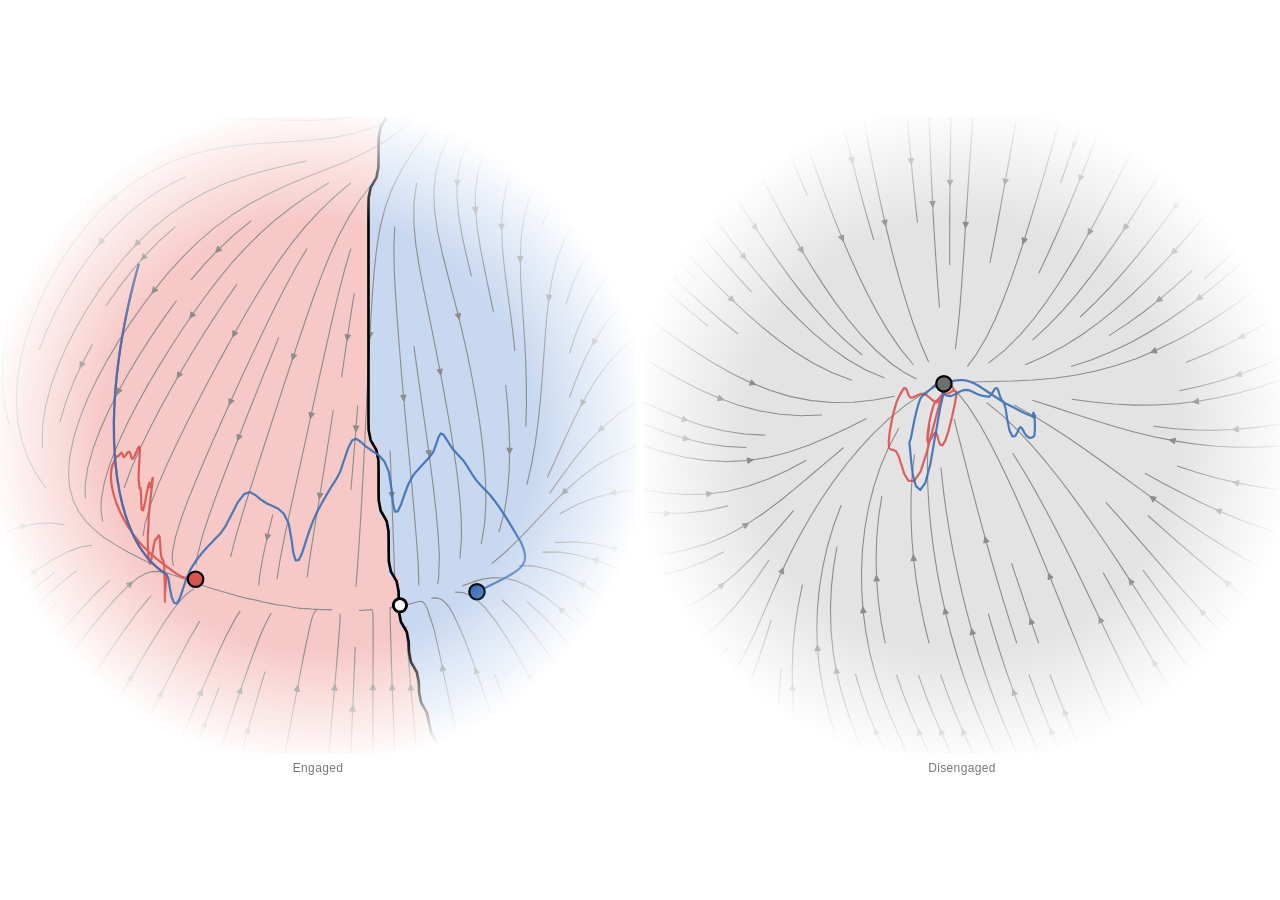
==== scene-bifurcation.html @ 4e773830 "Launch Neural Circuits Theory website with rotating research scenes" ====
<!doctype html><html><meta name="viewport" content="width=device-width,initial-scale=1"><style>body{margin:0;background:white;font:12px Arial;color:#777}.pair{height:100vh;display:flex;align-items:center;gap:8px}.state{width:50%;text-align:center}.state img{width:100%;display:block;mask-image:radial-gradient(ellipse,black 48%,transparent 74%)}p{margin:8px 0;letter-spacing:.03em}</style><div class="pair"><div class="state"><img src="minimal-phase-0.svg" alt="Engaged phase space with two choice attractors"><p>Engaged</p></div><div class="state"><img src="minimal-phase-2.svg" alt="Disengaged phase space"><p>Disengaged</p></div></div></html>
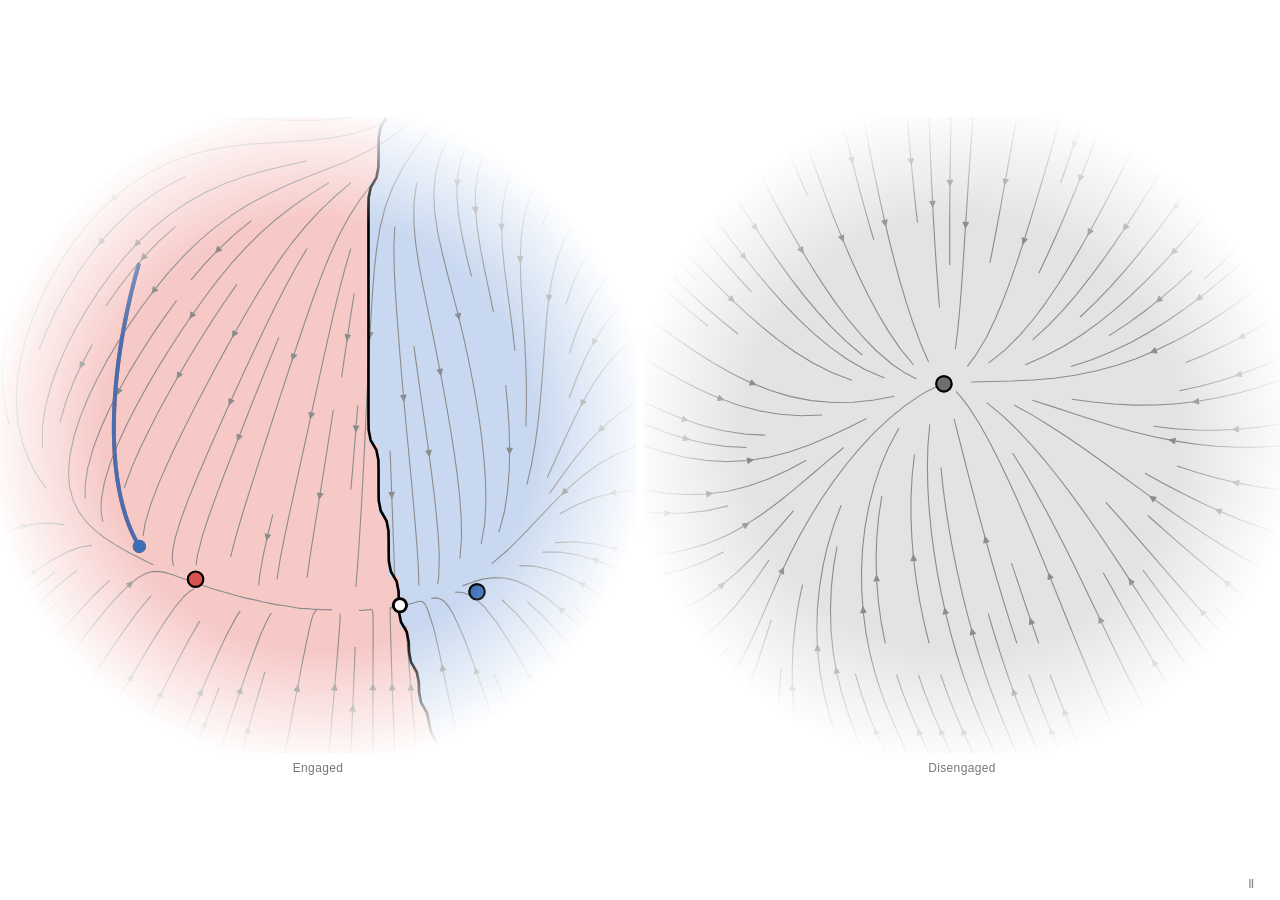
==== commit b885f495: "Animate synchronized choice trajectories in behavior phase spaces" ====
--- a/scene-bifurcation.html
+++ b/scene-bifurcation.html
@@ -1 +1,4447 @@
-<!doctype html><html><meta name="viewport" content="width=device-width,initial-scale=1"><style>body{margin:0;background:white;font:12px Arial;color:#777}.pair{height:100vh;display:flex;align-items:center;gap:8px}.state{width:50%;text-align:center}.state img{width:100%;display:block;mask-image:radial-gradient(ellipse,black 48%,transparent 74%)}p{margin:8px 0;letter-spacing:.03em}</style><div class="pair"><div class="state"><img src="minimal-phase-0.svg" alt="Engaged phase space with two choice attractors"><p>Engaged</p></div><div class="state"><img src="minimal-phase-2.svg" alt="Disengaged phase space"><p>Disengaged</p></div></div></html>+<!doctype html><html><meta charset="utf-8"><meta name="viewport" content="width=device-width,initial-scale=1"><style>body{margin:0;background:white;font:12px Arial;color:#777}.pair{height:100vh;display:flex;align-items:center;gap:8px}.state{width:50%;text-align:center}.art svg{width:100%;height:auto;display:block;mask-image:radial-gradient(ellipse,black 48%,transparent 74%)}p{margin:8px 0;letter-spacing:.03em}button{position:absolute;bottom:8px;right:20px;border:0;background:none;color:#888;cursor:pointer}</style><div class="pair"><div class="state"><div class="art"><svg xmlns:xlink="http://www.w3.org/1999/xlink" width="288pt" height="288pt" viewBox="0 0 288 288" xmlns="http://www.w3.org/2000/svg" version="1.1">
+ <metadata>
+  <rdf:RDF xmlns:dc="http://purl.org/dc/elements/1.1/" xmlns:cc="http://creativecommons.org/ns#" xmlns:rdf="http://www.w3.org/1999/02/22-rdf-syntax-ns#">
+   <cc:Work>
+    <dc:type rdf:resource="http://purl.org/dc/dcmitype/StillImage"/>
+    <dc:date>2026-11-15T22:30:02.582803</dc:date>
+    <dc:format>image/svg+xml</dc:format>
+    <dc:creator>
+     <cc:Agent>
+      <dc:title>Matplotlib v3.9.2, https://matplotlib.org/</dc:title>
+     </cc:Agent>
+    </dc:creator>
+   </cc:Work>
+  </rdf:RDF>
+ </metadata>
+ <defs>
+  <style type="text/css">*{stroke-linejoin: round; stroke-linecap: butt}</style>
+ </defs>
+ <g id="p0-figure_1">
+  <g id="p0-patch_1">
+   <path d="M 0 288
+L 288 288
+L 288 0
+L 0 0
+L 0 288
+z
+" style="fill: none"/>
+  </g>
+  <g id="p0-axes_1">
+   <image xlink:href="data:image/png;base64,
+iVBORw0KGgoAAAANSUhEUgAAAZAAAAGQCAYAAACAvzbMAAAGA0lEQVR4nO3dsW0CQRRFUWxtvnVMQv8dWE4noQ4Sp3YBBllcIUaYc8KJXnb1g9W+fX1+fB8A7mDuY/[base64]/[base64]/cx+rJ/[base64]/7ePAS+M0FAkAiIAAkAgJAIiAAJAICQCIgACQCAkAiIAAkAgJAIiAAJAICQCIgACQCAkAiIAAkAgJAIiAAJAICQCIgACQCAkAiIAAkAgJAIiAAJAICQCIgACQCAkAiIAAkAgJAIiAAJAICQCIgACQCAkAiIAAkAgJAIiAAJAICQCIgACQCAkCyrR4A3O54Pl18n/t48BJemQsEgERAAEh+AKg5FQdcscq3AAAAAElFTkSuQmCC" id="p0-imageedbee80d48" transform="scale(1 -1) translate(0 -288)" x="0" y="-0" width="288" height="288"/>
+   <g id="p0-LineCollection_1">
+    <path d="M 0 288
+L 0 288
+L 5.4935 280.127408
+L 11.020455 272.278598
+L 16.589007 264.459381
+L 22.205609 256.67454
+L 27.877402 248.930081
+L 33.616362 241.235954
+L 39.445537 233.610733
+L 45.411665 226.093672
+L 51.616869 218.778538
+L 58.320285 211.959994
+L 58.320285 211.959994
+L 62.480442 208.619171
+L 62.480442 208.619171
+L 65.940008 206.703354
+L 65.940008 206.703354
+L 68.912073 205.853787
+L 71.869463 205.77142
+L 74.880977 206.303094
+L 78.458229 207.420335
+L 82.247946 208.744923
+L 86.021656 210.076942
+L 90.89976 211.81091
+L 90.89976 211.81091
+L 95.450178 213.37524
+L 100.998904 214.99849
+L 100.998904 214.99849
+L 104.934594 216.113684
+L 108.111757 217.012272
+L 111.884869 217.973035
+L 116.400662 218.887235
+L 116.400662 218.887235
+L 119.291547 219.609168
+L 119.291547 219.609168
+L 122.377632 220.231543
+L 122.377632 220.231543
+L 124.974333 220.804674
+L 128.313954 221.178249
+L 128.313954 221.178249
+L 130.284609 221.56441
+L 132.181463 221.903472
+L 133.567965 222.178009
+L 134.974824 222.374898
+L 136.554734 222.530252
+L 138.265311 222.628813
+L 139.835027 222.631391
+L 139.835027 222.631391
+L 140.761546 222.769016
+L 141.560646 222.886373
+L 142.365902 222.952052
+L 143.212327 222.950032
+L 144.01213 222.889957
+L 144.01213 222.889957
+L 144.546126 222.974205
+L 145.015521 223.054787
+L 145.481673 223.089221
+L 145.950689 223.066397
+L 146.377646 223.012524
+L 146.715657 223.012011
+L 146.97171 223.088565
+L 147.192906 223.166338
+L 147.416705 223.19446
+L 147.649279 223.159289
+L 147.869176 223.079527
+L 148.046268 223.058084
+L 148.178566 223.127522
+L 148.295433 223.201202
+L 148.421931 223.222017
+L 148.563987 223.17485
+L 148.705752 223.082227
+L 148.81847 223.048703
+L 148.895919 223.121657
+L 148.961786 223.204795
+L 149.036389 223.232445
+L 149.125467 223.187181
+L 149.219053 223.085196
+L 149.219053 223.085196
+L 149.268888 223.151081
+L 149.314932 223.209485
+L 149.368375 223.21664
+L 149.430574 223.163412
+L 149.491928 223.084675
+L 149.536272 223.074632
+L 149.563007 223.145967
+L 149.587047 223.212855
+L 149.618471 223.2254
+L 149.659209 223.171691
+L 149.702175 223.082158
+L 149.731349 223.062132
+L 149.74387 223.13836
+L 149.754147 223.214489
+L 149.771791 223.233452
+L 149.799089 223.180802
+L 149.831009 223.080921
+L 149.831009 223.080921
+L 149.836707 223.154373
+L 149.842445 223.217359
+L 149.855178 223.224452
+L 149.876124 223.16598
+L 149.899545 223.078352
+L 149.91164 223.06778
+L 149.911116 223.146985
+L 149.910578 223.219075
+L 149.917222 223.232266
+L 149.932662 223.174158
+L 149.952412 223.075348
+L 149.952412 223.075348
+L 149.948949 223.154781
+L 149.946472 223.221395
+L 149.951123 223.228707
+L 149.964146 223.166562
+" clip-path="url(#p0-p642f500afb)" style="fill: none; stroke: #8c8c8c; stroke-width: 0.5"/>
+    <path d="M 19.862069 288
+L 19.862069 288
+L 24.991748 279.885903
+L 30.155561 271.793501
+L 35.35425 263.723572
+L 40.591348 255.678921
+L 45.875464 247.665322
+L 51.225626 239.695819
+L 56.685006 231.801796
+L 62.346768 224.055033
+L 68.455487 216.677609
+L 68.455487 216.677609
+" clip-path="url(#p0-p642f500afb)" style="fill: none; stroke: #8c8c8c; stroke-width: 0.5"/>
+    <path d="M 39.724138 288
+L 39.724138 288
+L 44.445264 279.641451
+L 49.19026 271.296596
+L 53.961772 262.967262
+L 58.765952 254.656638
+L 63.619813 246.375217
+L 68.556897 238.143741
+L 73.648667 230.007783
+L 79.104079 222.117354
+L 79.104079 222.117354
+L 83.087807 217.349666
+L 83.087807 217.349666
+L 85.656692 215.025825
+L 85.656692 215.025825
+L 88.010349 213.681286
+" clip-path="url(#p0-p642f500afb)" style="fill: none; stroke: #8c8c8c; stroke-width: 0.5"/>
+    <path d="M 59.586207 288
+L 59.586207 288
+L 63.831617 279.390219
+L 68.097215 270.790715
+L 72.38816 262.203881
+L 76.716567 253.636123
+L 81.105681 245.099217
+L 85.61211 236.623927
+L 90.379204 228.296568
+" clip-path="url(#p0-p642f500afb)" style="fill: none; stroke: #8c8c8c; stroke-width: 0.5"/>
+    <path d="M 79.448276 288
+L 79.448276 288
+L 83.142784 279.140085
+L 86.858199 270.289087
+L 90.60218 261.450296
+L 94.391043 252.630765
+L 98.261244 243.846714
+L 102.299145 235.140082
+L 106.80924 226.701379
+L 106.80924 226.701379
+L 108.802227 223.656513
+L 108.802227 223.656513
+" clip-path="url(#p0-p642f500afb)" style="fill: none; stroke: #8c8c8c; stroke-width: 0.5"/>
+    <path d="M 99.310345 288
+L 99.310345 288
+L 102.348336 278.894279
+L 105.407216 269.795657
+L 108.495416 260.707365
+L 111.631936 251.635441
+L 114.859146 242.596124
+L 118.306011 233.64278
+L 118.306011 233.64278
+L 121.524802 226.816513
+L 121.524802 226.816513
+L 122.859217 224.622917
+L 122.859217 224.622917
+" clip-path="url(#p0-p642f500afb)" style="fill: none; stroke: #8c8c8c; stroke-width: 0.5"/>
+    <path d="M 109.241379 288
+L 109.241379 288
+L 111.897937 278.77575
+L 114.573624 269.557521
+L 117.27605 260.347144
+L 120.023059 251.149931
+" clip-path="url(#p0-p642f500afb)" style="fill: none; stroke: #8c8c8c; stroke-width: 0.5"/>
+    <path d="M 129.103448 288
+L 129.103448 288
+L 130.878158 278.567119
+L 132.665392 269.135947
+L 134.46738 259.707662
+L 136.290284 250.284806
+L 138.152246 240.870797
+L 140.149073 231.485976
+L 140.149073 231.485976
+L 140.793562 228.760343
+L 140.793562 228.760343
+L 141.35793 226.677825
+L 141.35793 226.677825
+L 141.959604 224.99256
+L 142.508451 224.074772
+L 142.985336 223.643308
+L 143.487158 223.467913
+" clip-path="url(#p0-p642f500afb)" style="fill: none; stroke: #8c8c8c; stroke-width: 0.5"/>
+    <path d="M 148.965517 288
+L 148.965517 288
+L 149.779756 278.435678
+L 150.604432 268.872713
+L 151.434743 259.310626
+L 152.261703 249.748566
+L 153.066909 240.184974
+L 153.787501 230.615957
+L 153.787501 230.615957
+L 153.935029 228.267514
+L 153.935029 228.267514
+L 154.017678 226.404093
+L 154.007793 224.958732
+" clip-path="url(#p0-p642f500afb)" style="fill: none; stroke: #8c8c8c; stroke-width: 0.5"/>
+    <path d="M 158.896552 288
+L 158.896552 288
+L 159.278121 278.408824
+L 159.672305 268.818214
+L 160.074278 259.227949
+L 160.474058 249.637578
+L 160.848505 240.046183
+" clip-path="url(#p0-p642f500afb)" style="fill: none; stroke: #8c8c8c; stroke-width: 0.5"/>
+    <path d="M 168.827586 288
+L 168.827586 288
+L 168.819698 278.400528
+L 168.832417 268.801075
+L 168.863819 259.201656
+L 168.908841 249.602256
+L 168.955029 240.002787
+L 168.95714 230.403192
+L 168.95714 230.403192
+L 168.938096 228.018919
+L 168.938096 228.018919
+L 168.900561 226.125738
+L 168.900561 226.125738
+L 168.810294 224.43451
+L 168.631131 223.565169
+L 168.453215 223.148968
+L 168.223643 222.988894
+L 167.921712 222.969366
+L 167.530404 223.05968
+L 167.086165 223.22907
+L 166.67831 223.30354
+L 166.328928 223.229249
+L 165.973092 223.171849
+L 165.555012 223.188659
+L 165.061179 223.278235
+L 164.533146 223.396173
+L 164.034884 223.443679
+L 163.571671 223.418163
+L 163.092092 223.404689
+L 162.550362 223.443437
+" clip-path="url(#p0-p642f500afb)" style="fill: none; stroke: #8c8c8c; stroke-width: 0.5"/>
+    <path d="M 178.758621 288
+L 177.611769 259.225249
+L 176.772617 230.438083
+L 176.772617 230.438083
+L 176.647203 222.296168
+L 176.693377 222.379526
+L 176.799807 222.087076
+L 176.799807 222.087076
+L 176.894949 222.084555
+L 176.978743 222.383383
+L 177.012123 222.058845
+L 177.012123 222.058845
+L 177.107464 222.327322
+L 177.151155 222.037059
+L 177.151155 222.037059
+L 177.25578 222.288205
+L 177.30892 222.025728
+L 177.30892 222.025728
+L 177.394801 222.197737
+L 177.458401 222.089493
+L 177.58403 222.141304
+L 178.286344 221.827141
+L 178.292385 221.825136
+L 178.292385 221.825136
+" clip-path="url(#p0-p642f500afb)" style="fill: none; stroke: #8c8c8c; stroke-width: 0.5"/>
+    <path d="M 188.689655 288
+L 188.689655 288
+L 187.785461 278.444807
+L 186.922139 268.885961
+L 186.100965 259.323292
+L 185.322025 249.756654
+L 184.582938 240.185902
+L 183.854557 230.614271
+L 183.854557 230.614271
+" clip-path="url(#p0-p642f500afb)" style="fill: none; stroke: #8c8c8c; stroke-width: 0.5"/>
+    <path d="M 208.551724 288
+L 208.551724 288
+L 206.523318 278.617909
+L 204.528415 269.229174
+L 202.55756 259.837279
+L 200.596328 250.443534
+L 198.607913 241.055095
+L 196.471654 231.706441
+L 193.495076 222.663503
+L 193.495076 222.663503
+L 192.650442 220.922491
+L 192.650442 220.922491
+L 191.924157 219.981216
+L 191.317585 219.522193
+L 190.583123 219.329675
+L 189.686293 219.378154
+L 188.571344 219.634305
+L 187.348251 220.115257
+L 187.348251 220.115257
+L 186.661883 220.217739
+L 186.065083 220.332858
+L 185.535821 220.483847
+L 185.091841 220.646494
+L 184.745539 220.748222
+L 184.465687 220.746683
+L 184.217079 220.720625
+L 183.961648 220.740131
+" clip-path="url(#p0-p642f500afb)" style="fill: none; stroke: #8c8c8c; stroke-width: 0.5"/>
+    <path d="M 228.413793 288
+L 228.413793 288
+L 225.291518 278.923585
+L 222.181148 269.843465
+L 219.06597 260.765527
+L 215.915978 251.700898
+L 212.67686 242.668692
+L 209.224832 233.723586
+L 205.184214 225.07646
+L 205.184214 225.07646
+L 203.306761 221.919484
+L 203.306761 221.919484
+L 201.607429 219.811366
+L 201.607429 219.811366
+L 199.907728 218.486259
+L 198.312739 217.882437
+L 196.827149 217.736795
+L 195.233432 217.907001
+" clip-path="url(#p0-p642f500afb)" style="fill: none; stroke: #8c8c8c; stroke-width: 0.5"/>
+    <path d="M 238.344828 288
+L 238.344828 288
+L 234.729917 279.108303
+L 231.117057 270.216361
+L 227.487947 261.331543
+L 223.810696 252.46738
+" clip-path="url(#p0-p642f500afb)" style="fill: none; stroke: #8c8c8c; stroke-width: 0.5"/>
+    <path d="M 258.206897 288
+L 258.206897 288
+L 253.725473 279.51129
+L 249.232687 271.029605
+L 244.710833 262.563571
+L 240.130009 254.130557
+L 235.443648 245.756688
+L 230.568199 237.493225
+L 225.338848 229.454842
+L 219.369066 221.973817
+L 219.369066 221.973817
+L 215.845073 218.575851
+L 215.845073 218.575851
+L 212.599384 216.405156
+L 212.599384 216.405156
+L 209.551121 215.295347
+L 206.119491 215.142376
+" clip-path="url(#p0-p642f500afb)" style="fill: none; stroke: #8c8c8c; stroke-width: 0.5"/>
+    <path d="M 278.068966 288
+L 278.068966 288
+L 272.86941 279.930851
+L 267.650286 271.874691
+L 262.396022 263.842631
+L 257.084941 255.848709
+L 251.683176 247.916383
+L 246.134804 240.08871
+L 240.348115 232.441909
+L 234.159264 225.133967
+L 227.249581 218.597679
+L 227.249581 218.597679
+" clip-path="url(#p0-p642f500afb)" style="fill: none; stroke: #8c8c8c; stroke-width: 0.5"/>
+    <path d="M 288 278.068966
+L 288 278.068966
+L 282.246586 270.385494
+L 276.452105 262.734059
+L 270.598264 255.128813
+L 264.65816 247.591432
+L 258.590736 240.157263
+L 252.329594 232.889489
+L 245.766478 225.903877
+L 238.716027 219.443195
+L 238.716027 219.443195
+" clip-path="url(#p0-p642f500afb)" style="fill: none; stroke: #8c8c8c; stroke-width: 0.5"/>
+    <path d="M 288 258.206897
+L 288 258.206897
+L 281.638114 251.018333
+L 275.183234 243.913956
+L 268.599245 236.930615
+L 261.831631 230.128329
+L 254.795574 223.612546
+L 247.356188 217.5888
+L 239.309379 212.510392
+L 239.309379 212.510392
+L 233.68513 210.029797
+L 233.68513 210.029797
+L 228.589085 208.77256
+L 223.258894 208.603434
+L 218.694371 209.256376
+L 214.248185 210.517748
+L 209.413318 212.321431
+" clip-path="url(#p0-p642f500afb)" style="fill: none; stroke: #8c8c8c; stroke-width: 0.5"/>
+    <path d="M 288 248.275862
+L 288 248.275862
+L 281.26709 241.436557
+L 274.406902 234.726457
+L 267.36882 228.204562
+L 260.075319 221.970753
+" clip-path="url(#p0-p642f500afb)" style="fill: none; stroke: #8c8c8c; stroke-width: 0.5"/>
+    <path d="M 288 228.413793
+L 288 228.413793
+L 280.368068 222.595393
+L 272.530646 217.066383
+L 264.411867 211.978275
+L 255.895699 207.604334
+L 255.895699 207.604334
+L 248.379384 204.799977
+L 248.379384 204.799977
+L 241.918935 203.395645
+L 235.190427 203.172274
+" clip-path="url(#p0-p642f500afb)" style="fill: none; stroke: #8c8c8c; stroke-width: 0.5"/>
+    <path d="M 288 208.551724
+L 288 208.551724
+L 279.360114 204.396737
+L 270.465493 200.839618
+L 261.285086 198.196879
+L 261.285086 198.196879
+L 253.607454 197.000641
+L 245.663424 197.04212
+" clip-path="url(#p0-p642f500afb)" style="fill: none; stroke: #8c8c8c; stroke-width: 0.5"/>
+    <path d="M 288 198.62069
+L 288 198.62069
+L 278.905368 195.602193
+L 269.598643 193.383011
+L 260.110448 192.339179
+L 251.515557 192.740961
+" clip-path="url(#p0-p642f500afb)" style="fill: none; stroke: #8c8c8c; stroke-width: 0.5"/>
+    <path d="M 288 168.827586
+L 288 168.827586
+L 278.506602 170.036733
+L 269.2621 172.377673
+L 260.922895 175.687735
+L 253.425034 179.756777
+" clip-path="url(#p0-p642f500afb)" style="fill: none; stroke: #8c8c8c; stroke-width: 0.5"/>
+    <path d="M 288 148.965517
+L 288 148.965517
+L 279.186972 152.675044
+L 270.888455 157.373195
+L 263.290086 162.884914
+L 256.135817 169.165809
+L 249.401784 175.887396
+L 242.885058 182.813929
+L 236.363223 189.720264
+L 229.662875 196.309154
+L 222.736035 202.265525
+" clip-path="url(#p0-p642f500afb)" style="fill: none; stroke: #8c8c8c; stroke-width: 0.5"/>
+    <path d="M 288 129.103448
+L 288 129.103448
+L 280.066577 134.456912
+L 272.788194 140.666327
+L 266.155641 147.578454
+L 260.075458 154.970001
+L 254.386007 162.636726
+L 248.890434 170.427804
+" clip-path="url(#p0-p642f500afb)" style="fill: none; stroke: #8c8c8c; stroke-width: 0.5"/>
+    <path d="M 288 99.310345
+L 288 99.310345
+L 280.793561 105.618413
+L 274.449903 112.729706
+L 269.014331 120.378265
+L 264.169851 128.615703
+L 259.817985 137.137945
+L 255.757283 145.795635
+L 251.81426 154.514052
+L 247.814729 163.197776
+" clip-path="url(#p0-p642f500afb)" style="fill: none; stroke: #8c8c8c; stroke-width: 0.5"/>
+    <path d="M 288 79.448276
+L 288 79.448276
+L 280.922293 85.908212
+L 274.665747 93.151126
+L 269.360488 101.022938
+L 264.889315 109.471603
+L 261.105133 118.263038
+L 257.767214 127.237361
+" clip-path="url(#p0-p642f500afb)" style="fill: none; stroke: #8c8c8c; stroke-width: 0.5"/>
+    <path d="M 288 59.586207
+L 288 59.586207
+L 280.799439 65.913399
+L 274.368256 73.008681
+L 268.87832 80.835054
+L 264.465751 89.086172
+L 260.842382 97.939088
+L 257.898024 107.049121
+" clip-path="url(#p0-p642f500afb)" style="fill: none; stroke: #8c8c8c; stroke-width: 0.5"/>
+    <path d="M 288 39.724138
+L 288 39.724138
+L 280.530672 45.740076
+L 273.673151 52.436351
+L 267.665785 59.887256
+L 262.775016 67.91816
+L 259.066742 76.21623
+L 256.171436 85.10496
+" clip-path="url(#p0-p642f500afb)" style="fill: none; stroke: #8c8c8c; stroke-width: 0.5"/>
+    <path d="M 288 29.793103
+L 288 29.793103
+L 280.417069 35.669777
+L 273.337478 42.135806
+L 266.990403 49.308599
+L 261.629004 57.223008
+" clip-path="url(#p0-p642f500afb)" style="fill: none; stroke: #8c8c8c; stroke-width: 0.5"/>
+    <path d="M 288 19.862069
+L 288 19.862069
+L 280.340734 25.642537
+L 273.0807 31.910881
+L 266.414057 38.797883
+L 260.600331 46.399166
+L 255.94707 54.602109
+L 252.671298 62.802066
+L 250.330056 71.453786
+L 248.680307 80.886522
+L 247.601766 90.402907
+L 246.826267 99.951876
+L 246.155294 109.511584
+L 245.459559 119.071799
+L 244.652269 128.625738
+L 243.660671 138.167682
+L 242.394842 147.676667
+L 240.746304 157.111012
+L 238.612235 166.42776
+" clip-path="url(#p0-p642f500afb)" style="fill: none; stroke: #8c8c8c; stroke-width: 0.5"/>
+    <path d="M 288 -0
+L 288 -0
+L 280.297372 5.726895
+L 272.836974 11.76345
+L 265.728151 18.206011
+L 259.143005 25.174892
+L 253.332427 32.783192
+L 248.602184 41.083095
+L 245.389421 49.299818
+" clip-path="url(#p0-p642f500afb)" style="fill: none; stroke: #8c8c8c; stroke-width: 0.5"/>
+    <path d="M 268.137931 -0
+L 268.137931 -0
+L 261.067529 6.485951
+L 254.412585 13.39077
+L 248.38463 20.836956
+L 243.292147 28.937459
+L 239.562545 37.387263
+L 237.286917 45.613034
+L 236.053149 54.004837
+L 235.596914 63.460097
+L 235.782085 73.048282
+L 236.331467 82.629637
+L 237.003401 92.203843
+L 237.621386 101.778325
+L 238.086531 111.359465
+L 238.351381 120.946793
+L 238.384303 130.536157
+L 238.140614 140.120994
+" clip-path="url(#p0-p642f500afb)" style="fill: none; stroke: #8c8c8c; stroke-width: 0.5"/>
+    <path d="M 248.275862 -0
+L 248.275862 -0
+L 242.058006 7.302024
+L 236.546615 15.142493
+L 232.08832 23.605177
+L 229.169448 32.097224
+L 227.671745 40.142051
+L 227.131143 48.697614
+L 227.434471 58.271789
+L 228.3392 67.820704
+L 229.554597 77.340042
+L 230.859076 86.846204
+L 232.094643 96.359931
+L 233.153054 105.894784
+" clip-path="url(#p0-p642f500afb)" style="fill: none; stroke: #8c8c8c; stroke-width: 0.5"/>
+    <path d="M 228.413793 -0
+L 228.413793 -0
+L 223.163835 8.019857
+L 218.966777 16.613589
+L 216.369547 25.203753
+L 215.289567 33.168404
+L 215.250454 41.291198
+L 216.110984 50.470904
+L 217.625457 59.941276
+L 219.47274 69.357322
+L 221.457064 78.748444
+L 223.411436 88.145717
+" clip-path="url(#p0-p642f500afb)" style="fill: none; stroke: #8c8c8c; stroke-width: 0.5"/>
+    <path d="M 208.551724 -0
+L 208.551724 -0
+L 203.554965 8.180145
+L 199.603594 16.88134
+L 197.227523 25.719589
+L 196.420374 34.105142
+L 196.776994 42.541412
+L 198.167579 52.025182
+L 200.200852 61.403605
+L 202.538159 70.714009
+L 204.98151 79.997638
+L 207.395668 89.288829
+L 209.660968 98.616938
+L 211.73493 107.989503
+L 213.639867 117.398109
+L 215.37372 126.839392
+L 216.907508 136.314414
+L 218.204775 145.823828
+L 219.215086 155.367144
+L 219.859564 164.940055
+L 220.015992 174.528622
+L 219.483103 184.093471
+L 217.889317 193.48065
+L 217.889317 193.48065
+" clip-path="url(#p0-p642f500afb)" style="fill: none; stroke: #8c8c8c; stroke-width: 0.5"/>
+    <path d="M 198.62069 -0
+L 198.62069 -0
+L 192.78164 7.610679
+L 187.200706 15.386384
+L 182.093113 23.439762
+L 177.755852 31.932366
+L 174.4321 40.870861
+L 172.107059 50.135394
+L 170.549885 59.587729
+L 169.498688 69.122811
+L 168.738432 78.687741
+L 168.124264 88.262503
+L 167.578685 97.84147
+L 167.074923 107.422968
+L 166.602276 117.006427
+L 166.14812 126.591208
+L 165.69852 136.176651
+L 165.241706 145.762228
+L 164.768606 155.347519
+L 164.271435 164.932122
+L 163.743974 174.515677
+L 163.181148 184.097852
+L 162.575926 193.678157
+L 161.916442 203.255141
+L 161.160818 212.824535
+L 161.160818 212.824535
+" clip-path="url(#p0-p642f500afb)" style="fill: none; stroke: #8c8c8c; stroke-width: 0.5"/>
+    <path d="M 188.689655 -0
+L 188.689655 -0
+L 181.36039 6.136051
+L 173.509832 11.562833
+L 165.180732 16.218465
+L 156.499442 20.218949
+L 147.632347 23.813822
+L 138.71687 27.293963
+L 129.865512 30.942955
+L 121.179016 34.97296
+L 112.751037 39.521904
+L 104.64886 44.644416
+L 96.933939 50.340161
+L 89.649274 56.574704
+L 82.801922 63.289024
+L 76.363625 70.400865
+L 70.279234 77.821148
+L 64.497284 85.481133
+L 58.990475 93.341962
+L 53.762959 101.391186
+L 48.840371 109.629902
+L 44.257473 118.062073
+L 40.085444 126.70271
+L 36.433571 135.571712
+L 33.481196 144.686879
+L 31.5374 154.050718
+L 31.5374 154.050718
+L 31.006077 161.546032
+L 31.006077 161.546032
+L 31.54257 167.884628
+L 33.306925 174.046471
+L 35.799012 178.937898
+L 39.002365 183.19924
+L 42.698242 186.865264
+L 47.016625 190.296656
+L 52.270751 193.762475
+L 58.319801 197.203963
+L 64.540234 200.382756
+L 64.540234 200.382756
+L 69.525477 202.809978
+" clip-path="url(#p0-p642f500afb)" style="fill: none; stroke: #8c8c8c; stroke-width: 0.5"/>
+    <path d="M 178.758621 -0
+L 178.758621 -0
+L 170.186465 4.241092
+L 161.10859 7.277015
+L 151.73262 9.233471
+L 142.223303 10.408133
+L 132.660181 11.098254
+L 123.084231 11.628398
+L 113.517441 12.299373
+L 103.98575 13.355402
+L 94.540026 15.012799
+L 85.277017 17.468637
+L 76.305551 20.827225
+L 67.725673 25.091794
+L 59.624156 30.213463
+L 52.061138 36.105639
+L 45.076548 42.674663
+L 38.686142 49.823667
+L 32.872209 57.450335
+L 27.590081 65.4565
+L 22.803515 73.771007
+L 18.527107 82.357095
+L 14.804669 91.196212
+L 11.71448 100.271057
+L 9.359826 109.557487
+L 7.85921 119.019503
+L 7.381184 128.573992
+L 8.092436 138.106175
+L 9.944823 146.793906
+L 12.738929 154.558119
+L 16.377481 161.613697
+L 20.731809 167.97818
+" clip-path="url(#p0-p642f500afb)" style="fill: none; stroke: #8c8c8c; stroke-width: 0.5"/>
+    <path d="M 158.896552 -0
+L 158.896552 -0
+L 149.394609 1.210739
+L 139.81145 1.584933
+L 130.215351 1.457489
+L 120.62201 1.150246
+L 111.026574 0.937745
+L 101.43381 1.093778
+L 91.878016 1.877151
+L 82.431466 3.490169
+L 73.20315 6.067018
+L 64.32568 9.662392
+L 55.918791 14.249004
+L 48.057369 19.721149
+L 40.78539 25.959457
+L 34.116756 32.841954
+L 28.05839 40.270164
+L 22.603577 48.157515
+L 17.734401 56.419818
+L 13.416244 64.982381
+L 9.63787 73.79678
+L 6.438965 82.835275
+L 3.889871 92.072798
+L 2.073999 101.476432
+L 1.080287 111.002457
+L 1.023761 120.573037
+L 2.013259 130.068807
+L 4.115502 139.347732
+" clip-path="url(#p0-p642f500afb)" style="fill: none; stroke: #8c8c8c; stroke-width: 0.5"/>
+    <path d="M 69.517241 -0
+L 69.517241 -0
+L 60.718279 3.774152
+L 52.411019 8.545374
+L 44.662507 14.186692
+L 37.507416 20.567864
+" clip-path="url(#p0-p642f500afb)" style="fill: none; stroke: #8c8c8c; stroke-width: 0.5"/>
+    <path d="M 39.724138 -0
+L 39.724138 -0
+L 33.039544 6.85877
+L 26.880728 14.196438
+L 21.232507 21.940001
+L 16.098572 30.038943
+L 11.506556 38.453577
+L 7.445223 47.140397
+L 3.902113 56.051848
+L 0.871379 65.149358
+L 0 68.01256
+" clip-path="url(#p0-p642f500afb)" style="fill: none; stroke: #8c8c8c; stroke-width: 0.5"/>
+    <path d="M 19.862069 -0
+L 19.862069 -0
+L 15.493789 8.53363
+L 11.313978 17.160382
+L 7.400184 25.913673
+L 3.823373 34.811306
+L 0.627852 43.851885
+L 0 45.746049
+" clip-path="url(#p0-p642f500afb)" style="fill: none; stroke: #8c8c8c; stroke-width: 0.5"/>
+    <path d="M 9.931034 -0
+L 9.931034 -0
+L 7.029616 9.135994
+L 4.028121 18.239311
+L 1.094056 27.363227
+L 0 30.836345
+" clip-path="url(#p0-p642f500afb)" style="fill: none; stroke: #8c8c8c; stroke-width: 0.5"/>
+    <path d="M 0 188.689655
+L 0 188.689655
+L 9.052739 185.610776
+L 9.052739 185.610776
+L 16.296697 184.151998
+L 16.296697 184.151998
+L 22.699778 183.833231
+L 29.191002 184.648487
+" clip-path="url(#p0-p642f500afb)" style="fill: none; stroke: #8c8c8c; stroke-width: 0.5"/>
+    <path d="M 0 218.482759
+L 0 218.482759
+L 7.31924 212.278207
+L 14.886006 206.380649
+L 22.809238 200.986793
+L 31.245667 196.58364
+L 31.245667 196.58364
+L 36.739956 194.687386
+L 36.739956 194.687386
+L 41.601119 193.927174
+" clip-path="url(#p0-p642f500afb)" style="fill: none; stroke: #8c8c8c; stroke-width: 0.5"/>
+    <path d="M 0 238.344828
+L 0 238.344828
+L 6.575686 231.352597
+L 13.27855 224.483629
+L 20.149411 217.785482
+L 27.262422 211.352003
+L 34.766987 205.403399
+L 34.766987 205.403399
+" clip-path="url(#p0-p642f500afb)" style="fill: none; stroke: #8c8c8c; stroke-width: 0.5"/>
+    <path d="M 0 248.275862
+L 0 248.275862
+L 6.2942 241.028671
+L 12.682807 233.865302
+L 19.191073 226.811503
+L 25.861044 219.912229
+" clip-path="url(#p0-p642f500afb)" style="fill: none; stroke: #8c8c8c; stroke-width: 0.5"/>
+    <path d="M 0 268.137931
+L 0 268.137931
+L 5.84584 260.523762
+L 11.746418 252.95229
+L 17.713559 245.433439
+L 23.760886 237.979169
+L 29.910648 230.609523
+L 36.20799 223.367055
+L 42.746851 216.347403
+L 49.738624 209.810384
+L 49.738624 209.810384
+" clip-path="url(#p0-p642f500afb)" style="fill: none; stroke: #8c8c8c; stroke-width: 0.5"/>
+    <path d="M 89.37931 9.931034
+L 80.098558 12.313227
+L 71.116914 15.646255
+L 62.556197 19.942113
+L 54.504087 25.132348
+L 47.011679 31.106713
+L 40.10787 37.755819
+L 33.809877 44.98329
+L 28.111561 52.695157
+" clip-path="url(#p0-p642f500afb)" style="fill: none; stroke: #8c8c8c; stroke-width: 0.5"/>
+    <path d="M 0 227.86801
+L 2.930324 225.046166
+L 9.931034 218.482759
+L 17.135839 212.147829
+L 24.638555 206.175341
+" clip-path="url(#p0-p642f500afb)" style="fill: none; stroke: #8c8c8c; stroke-width: 0.5"/>
+    <path d="M 288 48.648544
+L 287.840877 48.769877
+L 280.503282 54.942357
+L 273.863732 61.848714
+L 268.137931 69.517241
+" clip-path="url(#p0-p642f500afb)" style="fill: none; stroke: #8c8c8c; stroke-width: 0.5"/>
+    <path d="M 217.932167 -0
+L 215.690525 3.686905
+L 211.827491 10.900689
+L 208.551724 19.862069
+L 208.551724 19.862069
+L 207.128574 27.642461
+L 206.865402 35.487207
+L 207.590887 44.01122
+L 209.179988 53.470973
+L 211.226598 62.846619
+L 213.50083 72.172118
+" clip-path="url(#p0-p642f500afb)" style="fill: none; stroke: #8c8c8c; stroke-width: 0.5"/>
+    <path d="M 139.034483 19.862069
+L 129.672587 21.935649
+L 120.347242 24.167025
+L 111.140855 26.811338
+L 102.114285 30.035213
+L 93.370792 33.959073
+L 84.998666 38.620902
+L 77.058325 43.992501
+L 69.601291 50.020415
+L 62.654827 56.630631
+L 56.201324 63.726294
+L 50.192949 71.206004
+L 44.582558 78.99097
+L 39.358794 87.040518
+L 34.540142 95.337786
+L 30.164459 103.876817
+L 26.310906 112.659933
+L 23.085927 121.688958
+L 20.653042 130.952455
+L 19.248444 140.408587
+L 19.201858 149.908632
+" clip-path="url(#p0-p642f500afb)" style="fill: none; stroke: #8c8c8c; stroke-width: 0.5"/>
+    <path d="M 87.781288 288
+L 88.905769 285.059327
+L 92.345446 276.097484
+L 95.810032 267.14522
+L 99.310345 258.206897
+" clip-path="url(#p0-p642f500afb)" style="fill: none; stroke: #8c8c8c; stroke-width: 0.5"/>
+    <path d="M 188.689655 29.793103
+L 188.689655 29.793103
+L 187.413901 39.254718
+L 187.421148 48.432426
+L 188.31839 57.970302
+L 189.792136 67.44543
+L 191.594806 76.869838
+L 193.527613 86.271737
+L 195.450747 95.675325
+L 197.323744 105.089197
+L 199.157001 114.511757
+L 200.940236 123.944439
+L 202.644743 133.391701
+L 204.249588 142.856327
+L 205.726876 152.341529
+L 207.03355 161.851431
+L 208.097943 171.39017
+L 208.814704 180.957702
+L 209.006558 190.540658
+L 208.259835 200.050555
+L 208.259835 200.050555
+" clip-path="url(#p0-p642f500afb)" style="fill: none; stroke: #8c8c8c; stroke-width: 0.5"/>
+    <path d="M 168.827586 29.793103
+L 163.012185 37.404584
+L 157.84836 45.463774
+L 153.337178 53.904925
+L 149.34598 62.615408
+L 145.732478 71.495782
+L 142.377009 80.482145
+L 139.187246 89.532188
+L 136.09593 98.617123
+L 133.060432 107.72194
+L 130.05795 116.838473
+L 127.075224 125.960998
+L 124.102058 135.087368
+L 121.135385 144.215707
+L 118.175597 153.346943
+L 115.232779 162.484039
+L 112.324449 171.631758
+L 109.481705 180.800177
+L 106.779033 190.01033
+L 104.39737 199.306599
+L 104.39737 199.306599
+" clip-path="url(#p0-p642f500afb)" style="fill: none; stroke: #8c8c8c; stroke-width: 0.5"/>
+    <path d="M 158.896552 29.793103
+L 151.611374 35.993578
+L 144.696994 42.599841
+L 138.21982 49.643036
+L 132.167334 57.06867
+L 126.496144 64.799849
+L 121.157879 72.769172
+L 116.085765 80.914478
+L 111.199519 89.175897
+L 106.440942 97.511728
+L 101.778162 105.901337
+L 97.194271 114.334847
+L 92.688902 122.810699
+L 88.264512 131.329512
+L 83.934728 139.897085
+L 79.724103 148.523853
+L 75.668197 157.224076
+L 71.841099 166.026088
+L 68.388744 174.978099
+L 65.682541 184.166421
+L 65.682541 184.166421
+L 64.76902 189.836808
+L 64.76902 189.836808
+" clip-path="url(#p0-p642f500afb)" style="fill: none; stroke: #8c8c8c; stroke-width: 0.5"/>
+    <path d="M 148.965517 29.793103
+L 140.809761 34.809741
+L 132.908857 40.203074
+L 125.330143 46.05497
+L 118.115801 52.369196
+L 111.285532 59.106154
+L 104.841037 66.215752
+L 98.751853 73.633051
+L 92.952457 81.281016
+L 87.37528 89.093526
+L 81.979679 97.032678
+L 76.755359 105.085482
+L 71.704879 113.248401
+L 66.837614 121.521765
+L 62.185408 129.91748
+L 57.795052 138.45239
+L 53.740004 147.150234
+L 50.158532 156.04916
+L 47.320753 165.196092
+L 47.320753 165.196092
+L 45.91483 172.892423
+L 45.91483 172.892423
+L 45.766286 178.687045
+L 45.766286 178.687045
+L 46.55908 183.391219
+" clip-path="url(#p0-p642f500afb)" style="fill: none; stroke: #8c8c8c; stroke-width: 0.5"/>
+    <path d="M 83.997474 26.985424
+L 75.449577 31.310722
+L 67.348751 36.434053
+L 59.761856 42.294252
+L 52.726418 48.807425
+L 46.246657 55.876331
+L 40.292876 63.396556
+L 34.817937 71.274318
+L 29.793103 79.448276
+L 25.236393 87.890839
+L 21.194936 96.58963
+L 17.744759 105.535646
+" clip-path="url(#p0-p642f500afb)" style="fill: none; stroke: #8c8c8c; stroke-width: 0.5"/>
+    <path d="M 41.786554 102.978559
+L 37.285318 111.453575
+L 33.250942 120.15762
+L 29.793103 129.103448
+L 27.095071 138.295002
+" clip-path="url(#p0-p642f500afb)" style="fill: none; stroke: #8c8c8c; stroke-width: 0.5"/>
+    <path d="M 79.977602 83.097535
+L 74.334853 90.861858
+L 68.912638 98.782013
+L 63.713097 106.850145
+L 58.74728 115.064099
+L 54.050236 123.434032
+L 49.677206 131.9767
+L 45.711239 140.714109
+L 42.300691 149.676969
+L 39.724138 158.896552
+L 39.724138 158.896552
+L 38.579034 166.64423
+L 38.579034 166.64423
+L 38.621535 172.820519
+L 38.621535 172.820519
+" clip-path="url(#p0-p642f500afb)" style="fill: none; stroke: #8c8c8c; stroke-width: 0.5"/>
+    <path d="M 178.758621 49.655172
+L 178.359984 59.227908
+L 178.519269 68.817077
+L 178.996146 78.397333
+L 179.628151 87.969198
+L 180.326312 97.537028
+L 181.068468 107.102363
+L 181.858114 116.664848
+L 182.693022 126.224597
+L 183.563991 135.782429
+L 184.460246 145.339407
+L 185.364591 154.896285
+L 186.257942 164.453902
+L 187.128128 174.013503
+L 187.961292 183.57653
+L 188.734647 193.144832
+L 189.393416 202.72143
+L 189.691079 212.304133
+L 189.691079 212.304133
+" clip-path="url(#p0-p642f500afb)" style="fill: none; stroke: #8c8c8c; stroke-width: 0.5"/>
+    <path d="M 79.448276 49.655172
+L 72.278563 56.021228
+L 65.584856 62.889803
+L 59.327078 70.162073
+L 53.457002 77.753035
+L 47.944015 85.607742
+" clip-path="url(#p0-p642f500afb)" style="fill: none; stroke: #8c8c8c; stroke-width: 0.5"/>
+    <path d="M 229.000106 121.437562
+L 229.912478 130.991167
+L 230.526537 140.565901
+L 230.783383 150.153424
+L 230.600072 159.738003
+L 229.867032 169.293112
+L 228.413793 178.758621
+L 225.938246 187.948729
+L 225.938246 187.948729
+" clip-path="url(#p0-p642f500afb)" style="fill: none; stroke: #8c8c8c; stroke-width: 0.5"/>
+    <path d="M 158.896552 59.586207
+L 156.17603 68.779748
+L 153.744034 78.058984
+L 151.48443 87.382918
+L 149.324179 96.7317
+L 147.220143 106.09589
+L 145.148281 115.467387
+L 143.09348 124.841812
+L 141.043293 134.218391
+L 138.989755 143.594979
+L 136.930521 152.969815
+L 134.8675 162.343856
+L 132.806847 171.719344
+L 130.76537 181.099139
+L 128.778511 190.490182
+L 126.921357 199.907634
+L 125.42494 209.381127
+L 125.42494 209.381127
+" clip-path="url(#p0-p642f500afb)" style="fill: none; stroke: #8c8c8c; stroke-width: 0.5"/>
+    <path d="M 139.034483 59.586207
+L 134.138308 67.834649
+L 129.546186 76.256381
+L 125.172929 84.796654
+L 120.94247 93.410686
+L 116.803078 102.069352
+L 112.724 110.757839
+L 108.691293 119.468142
+L 104.697248 128.196456
+L 100.743666 136.943283
+L 96.83655 145.711251
+L 92.992155 154.507175
+L 89.236168 163.34132
+L 85.61987 172.233128
+L 82.248071 181.21875
+L 79.397413 190.372573
+L 79.397413 190.372573
+L 78.151668 196.697716
+L 78.151668 196.697716
+L 78.006757 200.406734
+L 78.006757 200.406734
+L 78.549743 203.236069
+" clip-path="url(#p0-p642f500afb)" style="fill: none; stroke: #8c8c8c; stroke-width: 0.5"/>
+    <path d="M 113.755308 46.991599
+L 106.332838 53.054049
+L 99.310345 59.586207
+L 92.693615 66.535025
+L 86.444915 73.819369
+" clip-path="url(#p0-p642f500afb)" style="fill: none; stroke: #8c8c8c; stroke-width: 0.5"/>
+    <path d="M 107.239494 75.765471
+L 101.757367 83.641789
+L 96.459243 91.644834
+L 91.307641 99.74359
+L 86.287689 107.924947
+L 81.39216 116.181854
+L 76.632561 124.518023
+L 72.030195 132.942174
+L 67.611888 141.464076
+L 63.433191 150.104864
+L 59.586207 158.896552
+L 56.26569 167.892232
+" clip-path="url(#p0-p642f500afb)" style="fill: none; stroke: #8c8c8c; stroke-width: 0.5"/>
+    <path d="M 150.933603 132.689276
+L 149.460627 142.173195
+L 147.972771 151.656049
+L 146.468044 161.136684
+L 144.948656 170.614444
+L 143.420051 180.090597
+L 141.895874 189.567837
+L 140.406894 199.051242
+L 139.034483 208.551724
+" clip-path="url(#p0-p642f500afb)" style="fill: none; stroke: #8c8c8c; stroke-width: 0.5"/>
+    <path d="M 176.645855 150.994023
+L 177.002321 160.586631
+L 177.359255 170.179695
+L 177.713464 179.772808
+L 178.064061 189.365765
+L 178.41199 198.958686
+L 178.758621 208.551724
+" clip-path="url(#p0-p642f500afb)" style="fill: none; stroke: #8c8c8c; stroke-width: 0.5"/>
+    <path d="M 187.429127 103.766676
+L 188.736534 113.273859
+L 190.072519 122.777783
+L 191.430483 132.27983
+L 192.78735 141.782977
+L 194.108615 151.29123
+L 195.367018 160.807944
+L 196.536867 170.336032
+L 197.581124 179.878582
+L 198.433767 189.439428
+L 198.945958 199.022404
+L 198.62069 208.551724
+L 198.62069 208.551724
+L 198.145587 211.621045
+L 198.145587 211.621045
+" clip-path="url(#p0-p642f500afb)" style="fill: none; stroke: #8c8c8c; stroke-width: 0.5"/>
+    <path d="M 126.253197 99.784105
+L 122.619369 108.667198
+L 119.023106 117.566004
+L 115.452962 126.475919
+L 111.903555 135.3941
+L 108.375032 144.320812
+L 104.87492 153.258794
+L 101.418 162.213939
+L 98.03278 171.196455
+L 94.771804 180.224406
+L 91.763579 189.337501
+L 89.37931 198.62069
+L 89.37931 198.62069
+L 88.761165 202.982104
+L 88.761165 202.982104
+" clip-path="url(#p0-p642f500afb)" style="fill: none; stroke: #8c8c8c; stroke-width: 0.5"/>
+    <path d="M 123.545303 179.929043
+L 121.275875 189.255658
+L 119.172414 198.62069
+L 117.532174 208.065365
+L 117.532174 208.065365
+L 117.162638 212.200847
+L 117.162638 212.200847
+" clip-path="url(#p0-p642f500afb)" style="fill: none; stroke: #8c8c8c; stroke-width: 0.5"/>
+    <path d="M 160.41372 79.906934
+L 158.896552 89.37931
+L 157.454156 98.864615
+L 156.05452 108.358507
+L 154.679535 117.858032
+" clip-path="url(#p0-p642f500afb)" style="fill: none; stroke: #8c8c8c; stroke-width: 0.5"/>
+    <path d="M 162.001656 130.561266
+L 161.25414 140.130859
+L 160.492689 149.698672
+L 159.708653 159.264325
+L 158.896552 168.827586
+" clip-path="url(#p0-p642f500afb)" style="fill: none; stroke: #8c8c8c; stroke-width: 0.5"/>
+   </g>
+   <g id="p0-patch_2">
+    <path d="M 59.878313 210.708817
+Q 60.139338 210.4992 59.964494 210.639608
+" clip-path="url(#p0-p642f500afb)" style="fill: none; stroke: #8c8c8c; stroke-width: 0.5; stroke-linecap: round"/>
+    <path d="M 57.341824 211.206709
+L 59.964494 210.639608
+L 58.844572 213.078004
+z
+" clip-path="url(#p0-p642f500afb)" style="fill: #8c8c8c; stroke: #8c8c8c; stroke-width: 0.5; stroke-linecap: round"/>
+   </g>
+   <g id="p0-patch_3">
+    <path d="M 41.693066 254.008117
+Q 41.913437 253.673915 41.826075 253.806403
+" clip-path="url(#p0-p642f500afb)" style="fill: none; stroke: #8c8c8c; stroke-width: 0.5; stroke-linecap: round"/>
+    <path d="M 39.503089 255.149437
+L 41.826075 253.806403
+L 41.50671 256.470611
+z
+" clip-path="url(#p0-p642f500afb)" style="fill: #8c8c8c; stroke: #8c8c8c; stroke-width: 0.5; stroke-linecap: round"/>
+   </g>
+   <g id="p0-patch_4">
+    <path d="M 59.777963 252.929994
+Q 59.98039 252.584622 59.900145 252.721532
+" clip-path="url(#p0-p642f500afb)" style="fill: none; stroke: #8c8c8c; stroke-width: 0.5; stroke-linecap: round"/>
+    <path d="M 57.651281 254.185299
+L 59.900145 252.721532
+L 59.72184 255.398883
+z
+" clip-path="url(#p0-p642f500afb)" style="fill: #8c8c8c; stroke: #8c8c8c; stroke-width: 0.5; stroke-linecap: round"/>
+   </g>
+   <g id="p0-patch_5">
+    <path d="M 73.290616 260.417537
+Q 73.471129 260.060224 73.399571 260.201869
+" clip-path="url(#p0-p642f500afb)" style="fill: none; stroke: #8c8c8c; stroke-width: 0.5; stroke-linecap: round"/>
+    <path d="M 71.246284 261.802917
+L 73.399571 260.201869
+L 73.388437 262.885127
+z
+" clip-path="url(#p0-p642f500afb)" style="fill: #8c8c8c; stroke: #8c8c8c; stroke-width: 0.5; stroke-linecap: round"/>
+   </g>
+   <g id="p0-patch_6">
+    <path d="M 91.392143 259.611459
+Q 91.550155 259.243645 91.487514 259.389458
+" clip-path="url(#p0-p642f500afb)" style="fill: none; stroke: #8c8c8c; stroke-width: 0.5; stroke-linecap: round"/>
+    <path d="M 89.43763 261.120925
+L 91.487514 259.389458
+L 91.642757 262.068245
+z
+" clip-path="url(#p0-p642f500afb)" style="fill: #8c8c8c; stroke: #8c8c8c; stroke-width: 0.5; stroke-linecap: round"/>
+   </g>
+   <g id="p0-patch_7">
+    <path d="M 109.149369 258.815905
+Q 109.280175 258.437565 109.228317 258.587557
+" clip-path="url(#p0-p642f500afb)" style="fill: none; stroke: #8c8c8c; stroke-width: 0.5; stroke-linecap: round"/>
+    <path d="M 107.309963 260.463701
+L 109.228317 258.587557
+L 109.57822 261.247927
+z
+" clip-path="url(#p0-p642f500afb)" style="fill: #8c8c8c; stroke: #8c8c8c; stroke-width: 0.5; stroke-linecap: round"/>
+   </g>
+   <g id="p0-patch_8">
+    <path d="M 112.455807 276.853786
+Q 112.567395 276.469345 112.523154 276.621763
+" clip-path="url(#p0-p642f500afb)" style="fill: none; stroke: #8c8c8c; stroke-width: 0.5; stroke-linecap: round"/>
+    <path d="M 110.701707 278.592126
+L 112.523154 276.621763
+L 113.006576 279.261138
+z
+" clip-path="url(#p0-p642f500afb)" style="fill: #8c8c8c; stroke: #8c8c8c; stroke-width: 0.5; stroke-linecap: round"/>
+   </g>
+   <g id="p0-patch_9">
+    <path d="M 134.847448 257.743033
+Q 134.922953 257.352741 134.89228 257.51129
+" clip-path="url(#p0-p642f500afb)" style="fill: none; stroke: #8c8c8c; stroke-width: 0.5; stroke-linecap: round"/>
+    <path d="M 133.258282 259.639681
+L 134.89228 257.51129
+L 135.614595 260.095523
+z
+" clip-path="url(#p0-p642f500afb)" style="fill: #8c8c8c; stroke: #8c8c8c; stroke-width: 0.5; stroke-linecap: round"/>
+   </g>
+   <g id="p0-patch_10">
+    <path d="M 151.607161 257.316974
+Q 151.641413 256.920916 151.6275 257.081796
+" clip-path="url(#p0-p642f500afb)" style="fill: none; stroke: #8c8c8c; stroke-width: 0.5; stroke-linecap: round"/>
+    <path d="M 150.225174 259.369476
+L 151.6275 257.081796
+L 152.616248 259.576265
+z
+" clip-path="url(#p0-p642f500afb)" style="fill: #8c8c8c; stroke: #8c8c8c; stroke-width: 0.5; stroke-linecap: round"/>
+   </g>
+   <g id="p0-patch_11">
+    <path d="M 159.756114 266.818681
+Q 159.772879 266.418725 159.766232 266.577295
+" clip-path="url(#p0-p642f500afb)" style="fill: none; stroke: #8c8c8c; stroke-width: 0.5; stroke-linecap: round"/>
+    <path d="M 158.466778 268.924936
+L 159.766232 266.577295
+L 160.864672 269.025443
+z
+" clip-path="url(#p0-p642f500afb)" style="fill: #8c8c8c; stroke: #8c8c8c; stroke-width: 0.5; stroke-linecap: round"/>
+   </g>
+   <g id="p0-patch_12">
+    <path d="M 168.873206 257.200219
+Q 168.875083 256.799881 168.874339 256.958555
+" clip-path="url(#p0-p642f500afb)" style="fill: none; stroke: #8c8c8c; stroke-width: 0.5; stroke-linecap: round"/>
+    <path d="M 167.663096 259.3529
+L 168.874339 256.958555
+L 170.06307 259.364157
+z
+" clip-path="url(#p0-p642f500afb)" style="fill: #8c8c8c; stroke: #8c8c8c; stroke-width: 0.5; stroke-linecap: round"/>
+   </g>
+   <g id="p0-patch_13">
+    <path d="M 177.54667 257.224798
+Q 177.533649 256.824657 177.53881 256.983239
+" clip-path="url(#p0-p642f500afb)" style="fill: none; stroke: #8c8c8c; stroke-width: 0.5; stroke-linecap: round"/>
+    <path d="M 176.417503 259.420998
+L 177.53881 256.983239
+L 178.816234 259.342939
+z
+" clip-path="url(#p0-p642f500afb)" style="fill: #8c8c8c; stroke: #8c8c8c; stroke-width: 0.5; stroke-linecap: round"/>
+   </g>
+   <g id="p0-patch_14">
+    <path d="M 185.938559 257.328685
+Q 185.906074 256.929714 185.918955 257.087916
+" clip-path="url(#p0-p642f500afb)" style="fill: none; stroke: #8c8c8c; stroke-width: 0.5; stroke-linecap: round"/>
+    <path d="M 184.917683 259.577385
+L 185.918955 257.087916
+L 187.309767 259.382615
+z
+" clip-path="url(#p0-p642f500afb)" style="fill: #8c8c8c; stroke: #8c8c8c; stroke-width: 0.5; stroke-linecap: round"/>
+   </g>
+   <g id="p0-patch_15">
+    <path d="M 200.181751 248.486081
+Q 200.099391 248.097214 200.132859 248.255233
+" clip-path="url(#p0-p642f500afb)" style="fill: none; stroke: #8c8c8c; stroke-width: 0.5; stroke-linecap: round"/>
+    <path d="M 199.456175 250.851788
+L 200.132859 248.255233
+L 201.804092 250.354514
+z
+" clip-path="url(#p0-p642f500afb)" style="fill: #8c8c8c; stroke: #8c8c8c; stroke-width: 0.5; stroke-linecap: round"/>
+   </g>
+   <g id="p0-patch_16">
+    <path d="M 215.240634 249.817718
+Q 215.106471 249.443606 215.161014 249.595698
+" clip-path="url(#p0-p642f500afb)" style="fill: none; stroke: #8c8c8c; stroke-width: 0.5; stroke-linecap: round"/>
+    <path d="M 214.841616 252.259902
+L 215.161014 249.595698
+L 217.100739 251.449739
+z
+" clip-path="url(#p0-p642f500afb)" style="fill: #8c8c8c; stroke: #8c8c8c; stroke-width: 0.5; stroke-linecap: round"/>
+   </g>
+   <g id="p0-patch_17">
+    <path d="M 233.97665 277.254368
+Q 233.825977 276.883534 233.885732 277.030601
+" clip-path="url(#p0-p642f500afb)" style="fill: none; stroke: #8c8c8c; stroke-width: 0.5; stroke-linecap: round"/>
+    <path d="M 233.677408 279.705784
+L 233.885732 277.030601
+L 235.900883 278.80237
+z
+" clip-path="url(#p0-p642f500afb)" style="fill: #8c8c8c; stroke: #8c8c8c; stroke-width: 0.5; stroke-linecap: round"/>
+   </g>
+   <g id="p0-patch_18">
+    <path d="M 239.152921 252.384638
+Q 238.958813 252.037795 239.03771 252.178772
+" clip-path="url(#p0-p642f500afb)" style="fill: none; stroke: #8c8c8c; stroke-width: 0.5; stroke-linecap: round"/>
+    <path d="M 239.162618 254.859144
+L 239.03771 252.178772
+L 241.256953 253.687069
+z
+" clip-path="url(#p0-p642f500afb)" style="fill: #8c8c8c; stroke: #8c8c8c; stroke-width: 0.5; stroke-linecap: round"/>
+   </g>
+   <g id="p0-patch_19">
+    <path d="M 255.958694 254.19485
+Q 255.734954 253.866295 255.825865 253.999795
+" clip-path="url(#p0-p642f500afb)" style="fill: none; stroke: #8c8c8c; stroke-width: 0.5; stroke-linecap: round"/>
+    <path d="M 256.184881 256.658951
+L 255.825865 253.999795
+L 258.168599 255.308076
+z
+" clip-path="url(#p0-p642f500afb)" style="fill: #8c8c8c; stroke: #8c8c8c; stroke-width: 0.5; stroke-linecap: round"/>
+   </g>
+   <g id="p0-patch_20">
+    <path d="M 269.359776 253.557298
+Q 269.113738 253.245102 269.213717 253.371965
+" clip-path="url(#p0-p642f500afb)" style="fill: none; stroke: #8c8c8c; stroke-width: 0.5; stroke-linecap: round"/>
+    <path d="M 269.756756 255.999722
+L 269.213717 253.371965
+L 271.641746 254.514187
+z
+" clip-path="url(#p0-p642f500afb)" style="fill: #8c8c8c; stroke: #8c8c8c; stroke-width: 0.5; stroke-linecap: round"/>
+   </g>
+   <g id="p0-patch_21">
+    <path d="M 253.244491 222.356619
+Q 252.936353 222.107117 253.062669 222.209396
+" clip-path="url(#p0-p642f500afb)" style="fill: none; stroke: #8c8c8c; stroke-width: 0.5; stroke-linecap: round"/>
+    <path d="M 254.172744 224.652291
+L 253.062669 222.209396
+L 255.68303 222.787073
+z
+" clip-path="url(#p0-p642f500afb)" style="fill: #8c8c8c; stroke: #8c8c8c; stroke-width: 0.5; stroke-linecap: round"/>
+   </g>
+   <g id="p0-patch_22">
+    <path d="M 279.836768 240.037527
+Q 279.552621 239.759597 279.668105 239.872555
+" clip-path="url(#p0-p642f500afb)" style="fill: none; stroke: #8c8c8c; stroke-width: 0.5; stroke-linecap: round"/>
+    <path d="M 280.544734 242.408599
+L 279.668105 239.872555
+L 282.222918 240.692878
+z
+" clip-path="url(#p0-p642f500afb)" style="fill: #8c8c8c; stroke: #8c8c8c; stroke-width: 0.5; stroke-linecap: round"/>
+   </g>
+   <g id="p0-patch_23">
+    <path d="M 262.636279 211.066326
+Q 262.283542 210.885158 262.428069 210.959388
+" clip-path="url(#p0-p642f500afb)" style="fill: none; stroke: #8c8c8c; stroke-width: 0.5; stroke-linecap: round"/>
+    <path d="M 264.014709 213.123314
+L 262.428069 210.959388
+L 265.111193 210.988432
+z
+" clip-path="url(#p0-p642f500afb)" style="fill: #8c8c8c; stroke: #8c8c8c; stroke-width: 0.5; stroke-linecap: round"/>
+   </g>
+   <g id="p0-patch_24">
+    <path d="M 268.542449 200.286036
+Q 268.168682 200.178441 268.332117 200.225488
+" clip-path="url(#p0-p642f500afb)" style="fill: none; stroke: #8c8c8c; stroke-width: 0.5; stroke-linecap: round"/>
+    <path d="M 270.306498 202.042579
+L 268.332117 200.225488
+L 270.970418 199.736238
+z
+" clip-path="url(#p0-p642f500afb)" style="fill: #8c8c8c; stroke: #8c8c8c; stroke-width: 0.5; stroke-linecap: round"/>
+   </g>
+   <g id="p0-patch_25">
+    <path d="M 276.955863 195.137335
+Q 276.576954 195.046984 276.741816 195.086295
+" clip-path="url(#p0-p642f500afb)" style="fill: none; stroke: #8c8c8c; stroke-width: 0.5; stroke-linecap: round"/>
+    <path d="M 278.798029 196.810241
+L 276.741816 195.086295
+L 279.3547 194.475692
+z
+" clip-path="url(#p0-p642f500afb)" style="fill: #8c8c8c; stroke: #8c8c8c; stroke-width: 0.5; stroke-linecap: round"/>
+   </g>
+   <g id="p0-patch_26">
+    <path d="M 276.570131 170.527096
+Q 276.196378 170.62174 276.364537 170.579158
+" clip-path="url(#p0-p642f500afb)" style="fill: none; stroke: #8c8c8c; stroke-width: 0.5; stroke-linecap: round"/>
+    <path d="M 278.985675 171.153296
+L 276.364537 170.579158
+L 278.39653 168.82673
+z
+" clip-path="url(#p0-p642f500afb)" style="fill: #8c8c8c; stroke: #8c8c8c; stroke-width: 0.5; stroke-linecap: round"/>
+   </g>
+   <g id="p0-patch_27">
+    <path d="M 254.718645 170.580361
+Q 254.451113 170.847399 254.579231 170.719518
+" clip-path="url(#p0-p642f500afb)" style="fill: none; stroke: #8c8c8c; stroke-width: 0.5; stroke-linecap: round"/>
+    <path d="M 257.125599 169.873345
+L 254.579231 170.719518
+L 255.430113 168.17472
+z
+" clip-path="url(#p0-p642f500afb)" style="fill: #8c8c8c; stroke: #8c8c8c; stroke-width: 0.5; stroke-linecap: round"/>
+   </g>
+   <g id="p0-patch_28">
+    <path d="M 271.405333 142.107479
+Q 271.130614 142.393777 271.242939 142.276718
+" clip-path="url(#p0-p642f500afb)" style="fill: none; stroke: #8c8c8c; stroke-width: 0.5; stroke-linecap: round"/>
+    <path d="M 273.770471 141.375839
+L 271.242939 142.276718
+L 272.038755 139.714165
+z
+" clip-path="url(#p0-p642f500afb)" style="fill: #8c8c8c; stroke: #8c8c8c; stroke-width: 0.5; stroke-linecap: round"/>
+   </g>
+   <g id="p0-patch_29">
+    <path d="M 263.258254 130.40088
+Q 263.081074 130.747851 263.158127 130.59696
+" clip-path="url(#p0-p642f500afb)" style="fill: none; stroke: #8c8c8c; stroke-width: 0.5; stroke-linecap: round"/>
+    <path d="M 265.31833 129.005257
+L 263.158127 130.59696
+L 263.180886 127.913775
+z
+" clip-path="url(#p0-p642f500afb)" style="fill: #8c8c8c; stroke: #8c8c8c; stroke-width: 0.5; stroke-linecap: round"/>
+   </g>
+   <g id="p0-patch_30">
+    <path d="M 268.423899 102.792703
+Q 268.241862 103.136678 268.321307 102.98656
+" clip-path="url(#p0-p642f500afb)" style="fill: none; stroke: #8c8c8c; stroke-width: 0.5; stroke-linecap: round"/>
+    <path d="M 270.504545 101.426602
+L 268.321307 102.98656
+L 268.383282 100.303995
+z
+" clip-path="url(#p0-p642f500afb)" style="fill: #8c8c8c; stroke: #8c8c8c; stroke-width: 0.5; stroke-linecap: round"/>
+   </g>
+   <g id="p0-patch_31">
+    <path d="M 273.218265 74.648092
+Q 272.99475 74.966731 273.092261 74.827722
+" clip-path="url(#p0-p642f500afb)" style="fill: none; stroke: #8c8c8c; stroke-width: 0.5; stroke-linecap: round"/>
+    <path d="M 275.452904 73.552041
+L 273.092261 74.827722
+L 273.488102 72.173798
+z
+" clip-path="url(#p0-p642f500afb)" style="fill: #8c8c8c; stroke: #8c8c8c; stroke-width: 0.5; stroke-linecap: round"/>
+   </g>
+   <g id="p0-patch_32">
+    <path d="M 272.420639 53.989835
+Q 272.173526 54.296329 272.277286 54.167635
+" clip-path="url(#p0-p642f500afb)" style="fill: none; stroke: #8c8c8c; stroke-width: 0.5; stroke-linecap: round"/>
+    <path d="M 274.717858 53.052463
+L 272.277286 54.167635
+L 272.849492 51.546075
+z
+" clip-path="url(#p0-p642f500afb)" style="fill: #8c8c8c; stroke: #8c8c8c; stroke-width: 0.5; stroke-linecap: round"/>
+   </g>
+   <g id="p0-patch_33">
+    <path d="M 278.941002 37.017919
+Q 278.647767 37.28574 278.767299 37.176568
+" clip-path="url(#p0-p642f500afb)" style="fill: none; stroke: #8c8c8c; stroke-width: 0.5; stroke-linecap: round"/>
+    <path d="M 281.348671 36.444096
+L 278.767299 37.176568
+L 279.730144 34.671987
+z
+" clip-path="url(#p0-p642f500afb)" style="fill: #8c8c8c; stroke: #8c8c8c; stroke-width: 0.5; stroke-linecap: round"/>
+   </g>
+   <g id="p0-patch_34">
+    <path d="M 248.455436 82.870651
+Q 248.410763 83.264817 248.429043 83.103523
+" clip-path="url(#p0-p642f500afb)" style="fill: none; stroke: #8c8c8c; stroke-width: 0.5; stroke-linecap: round"/>
+    <path d="M 249.891684 80.853927
+L 248.429043 83.103523
+L 247.506951 80.583653
+z
+" clip-path="url(#p0-p642f500afb)" style="fill: #8c8c8c; stroke: #8c8c8c; stroke-width: 0.5; stroke-linecap: round"/>
+   </g>
+   <g id="p0-patch_35">
+    <path d="M 264.355174 19.658996
+Q 264.082418 19.947645 264.193603 19.829981
+" clip-path="url(#p0-p642f500afb)" style="fill: none; stroke: #8c8c8c; stroke-width: 0.5; stroke-linecap: round"/>
+    <path d="M 266.714154 18.909752
+L 264.193603 19.829981
+L 264.969751 17.261403
+z
+" clip-path="url(#p0-p642f500afb)" style="fill: #8c8c8c; stroke: #8c8c8c; stroke-width: 0.5; stroke-linecap: round"/>
+   </g>
+   <g id="p0-patch_36">
+    <path d="M 235.635522 65.459196
+Q 235.643191 65.856336 235.640067 65.694564
+" clip-path="url(#p0-p642f500afb)" style="fill: none; stroke: #8c8c8c; stroke-width: 0.5; stroke-linecap: round"/>
+    <path d="M 236.793502 63.271841
+L 235.640067 65.694564
+L 234.39395 63.318182
+z
+" clip-path="url(#p0-p642f500afb)" style="fill: #8c8c8c; stroke: #8c8c8c; stroke-width: 0.5; stroke-linecap: round"/>
+   </g>
+   <g id="p0-patch_37">
+    <path d="M 227.194386 50.693792
+Q 227.20695 51.090352 227.201812 50.928175
+" clip-path="url(#p0-p642f500afb)" style="fill: none; stroke: #8c8c8c; stroke-width: 0.5; stroke-linecap: round"/>
+    <path d="M 228.325212 48.49138
+L 227.201812 50.928175
+L 225.926415 48.567378
+z
+" clip-path="url(#p0-p642f500afb)" style="fill: #8c8c8c; stroke: #8c8c8c; stroke-width: 0.5; stroke-linecap: round"/>
+   </g>
+   <g id="p0-patch_38">
+    <path d="M 215.437434 43.285812
+Q 215.465826 43.588675 215.442042 43.33496
+" clip-path="url(#p0-p642f500afb)" style="fill: none; stroke: #8c8c8c; stroke-width: 0.5; stroke-linecap: round"/>
+    <path d="M 216.412803 40.833436
+L 215.442042 43.33496
+L 214.02328 41.057436
+z
+" clip-path="url(#p0-p642f500afb)" style="fill: #8c8c8c; stroke: #8c8c8c; stroke-width: 0.5; stroke-linecap: round"/>
+   </g>
+   <g id="p0-patch_39">
+    <path d="M 207.867974 91.233703
+Q 207.962447 91.622727 207.924999 91.468522
+" clip-path="url(#p0-p642f500afb)" style="fill: none; stroke: #8c8c8c; stroke-width: 0.5; stroke-linecap: round"/>
+    <path d="M 208.524736 88.853122
+L 207.924999 91.468522
+L 206.192522 89.419493
+z
+" clip-path="url(#p0-p642f500afb)" style="fill: #8c8c8c; stroke: #8c8c8c; stroke-width: 0.5; stroke-linecap: round"/>
+   </g>
+   <g id="p0-patch_40">
+    <path d="M 167.473652 99.839175
+Q 167.452787 100.236038 167.461272 100.074655
+" clip-path="url(#p0-p642f500afb)" style="fill: none; stroke: #8c8c8c; stroke-width: 0.5; stroke-linecap: round"/>
+    <path d="M 168.785626 97.740971
+L 167.461272 100.074655
+L 166.388936 97.614961
+z
+" clip-path="url(#p0-p642f500afb)" style="fill: #8c8c8c; stroke: #8c8c8c; stroke-width: 0.5; stroke-linecap: round"/>
+   </g>
+   <g id="p0-patch_41">
+    <path d="M 69.07372 79.418225
+Q 68.834233 79.735499 68.931533 79.606596
+" clip-path="url(#p0-p642f500afb)" style="fill: none; stroke: #8c8c8c; stroke-width: 0.5; stroke-linecap: round"/>
+    <path d="M 71.335219 78.413996
+L 68.931533 79.606596
+L 69.419665 76.968087
+z
+" clip-path="url(#p0-p642f500afb)" style="fill: #8c8c8c; stroke: #8c8c8c; stroke-width: 0.5; stroke-linecap: round"/>
+   </g>
+   <g id="p0-patch_42">
+    <path d="M 50.604878 37.475255
+Q 50.315578 37.747342 50.433491 37.636445
+" clip-path="url(#p0-p642f500afb)" style="fill: none; stroke: #8c8c8c; stroke-width: 0.5; stroke-linecap: round"/>
+    <path d="M 53.003884 36.866328
+L 50.433491 37.636445
+L 51.359634 35.11806
+z
+" clip-path="url(#p0-p642f500afb)" style="fill: #8c8c8c; stroke: #8c8c8c; stroke-width: 0.5; stroke-linecap: round"/>
+   </g>
+   <g id="p0-patch_43">
+    <path d="M 46.54119 21.021812
+Q 46.239986 21.280201 46.36307 21.174612
+" clip-path="url(#p0-p642f500afb)" style="fill: none; stroke: #8c8c8c; stroke-width: 0.5; stroke-linecap: round"/>
+    <path d="M 48.965968 20.522752
+L 46.36307 21.174612
+L 47.403321 18.701177
+z
+" clip-path="url(#p0-p642f500afb)" style="fill: #8c8c8c; stroke: #8c8c8c; stroke-width: 0.5; stroke-linecap: round"/>
+   </g>
+   <g id="p0-patch_44">
+    <path d="M 50.795485 9.721567
+Q 50.474543 9.955229 50.605532 9.859863
+" clip-path="url(#p0-p642f500afb)" style="fill: none; stroke: #8c8c8c; stroke-width: 0.5; stroke-linecap: round"/>
+    <path d="M 53.252079 9.417386
+L 50.605532 9.859863
+L 51.839479 7.477139
+z
+" clip-path="url(#p0-p642f500afb)" style="fill: #8c8c8c; stroke: #8c8c8c; stroke-width: 0.5; stroke-linecap: round"/>
+   </g>
+   <g id="p0-patch_45">
+    <path d="M 15.141155 31.793361
+Q 14.950955 32.141893 15.028541 31.999721
+" clip-path="url(#p0-p642f500afb)" style="fill: none; stroke: #8c8c8c; stroke-width: 0.5; stroke-linecap: round"/>
+    <path d="M 17.231571 30.467841
+L 15.028541 31.999721
+L 15.124855 29.318169
+z
+" clip-path="url(#p0-p642f500afb)" style="fill: #8c8c8c; stroke: #8c8c8c; stroke-width: 0.5; stroke-linecap: round"/>
+   </g>
+   <g id="p0-patch_46">
+    <path d="M 10.497968 18.985409
+Q 10.335859 19.347968 10.40193 19.200199
+" clip-path="url(#p0-p642f500afb)" style="fill: none; stroke: #8c8c8c; stroke-width: 0.5; stroke-linecap: round"/>
+    <path d="M 12.477042 17.49905
+L 10.40193 19.200199
+L 10.286077 16.51942
+z
+" clip-path="url(#p0-p642f500afb)" style="fill: #8c8c8c; stroke: #8c8c8c; stroke-width: 0.5; stroke-linecap: round"/>
+   </g>
+   <g id="p0-patch_47">
+    <path d="M 6.403816 11.034
+Q 6.279495 11.411057 6.330221 11.257211
+" clip-path="url(#p0-p642f500afb)" style="fill: none; stroke: #8c8c8c; stroke-width: 0.5; stroke-linecap: round"/>
+    <path d="M 8.221391 9.353668
+L 6.330221 11.257211
+L 5.942088 8.602149
+z
+" clip-path="url(#p0-p642f500afb)" style="fill: #8c8c8c; stroke: #8c8c8c; stroke-width: 0.5; stroke-linecap: round"/>
+   </g>
+   <g id="p0-patch_48">
+    <path d="M 11.015824 185.215453
+Q 11.845271 185.04842 12.126703 184.991746
+" clip-path="url(#p0-p642f500afb)" style="fill: none; stroke: #8c8c8c; stroke-width: 0.5; stroke-linecap: round"/>
+    <path d="M 9.537036 184.289159
+L 12.126703 184.991746
+L 10.010834 186.641927
+z
+" clip-path="url(#p0-p642f500afb)" style="fill: #8c8c8c; stroke: #8c8c8c; stroke-width: 0.5; stroke-linecap: round"/>
+   </g>
+   <g id="p0-patch_49">
+    <path d="M 16.537969 205.256051
+Q 16.866147 205.032639 16.732224 205.123809
+" clip-path="url(#p0-p642f500afb)" style="fill: none; stroke: #8c8c8c; stroke-width: 0.5; stroke-linecap: round"/>
+    <path d="M 14.073015 205.482431
+L 16.732224 205.123809
+L 15.423597 207.466349
+z
+" clip-path="url(#p0-p642f500afb)" style="fill: #8c8c8c; stroke: #8c8c8c; stroke-width: 0.5; stroke-linecap: round"/>
+   </g>
+   <g id="p0-patch_50">
+    <path d="M 14.711098 223.087091
+Q 14.995687 222.809656 14.879993 222.922442
+" clip-path="url(#p0-p642f500afb)" style="fill: none; stroke: #8c8c8c; stroke-width: 0.5; stroke-linecap: round"/>
+    <path d="M 12.323815 223.738502
+L 14.879993 222.922442
+L 13.999134 225.45702
+z
+" clip-path="url(#p0-p642f500afb)" style="fill: #8c8c8c; stroke: #8c8c8c; stroke-width: 0.5; stroke-linecap: round"/>
+   </g>
+   <g id="p0-patch_51">
+    <path d="M 7.6262 239.535136
+Q 7.892633 239.236392 7.786987 239.35485
+" clip-path="url(#p0-p642f500afb)" style="fill: none; stroke: #8c8c8c; stroke-width: 0.5; stroke-linecap: round"/>
+    <path d="M 5.293984 240.347288
+L 7.786987 239.35485
+L 7.085135 241.944715
+z
+" clip-path="url(#p0-p642f500afb)" style="fill: #8c8c8c; stroke: #8c8c8c; stroke-width: 0.5; stroke-linecap: round"/>
+   </g>
+   <g id="p0-patch_52">
+    <path d="M 18.974403 243.879253
+Q 19.226603 243.568377 19.126616 243.691626
+" clip-path="url(#p0-p642f500afb)" style="fill: none; stroke: #8c8c8c; stroke-width: 0.5; stroke-linecap: round"/>
+    <path d="M 16.682687 244.79942
+L 19.126616 243.691626
+L 18.546494 246.311446
+z
+" clip-path="url(#p0-p642f500afb)" style="fill: #8c8c8c; stroke: #8c8c8c; stroke-width: 0.5; stroke-linecap: round"/>
+   </g>
+   <g id="p0-patch_53">
+    <path d="M 52.941949 26.37798
+Q 52.631616 26.625436 52.758357 26.524374
+" clip-path="url(#p0-p642f500afb)" style="fill: none; stroke: #8c8c8c; stroke-width: 0.5; stroke-linecap: round"/>
+    <path d="M 55.382969 25.966332
+L 52.758357 26.524374
+L 53.88669 24.089859
+z
+" clip-path="url(#p0-p642f500afb)" style="fill: #8c8c8c; stroke: #8c8c8c; stroke-width: 0.5; stroke-linecap: round"/>
+   </g>
+   <g id="p0-patch_54">
+    <path d="M 11.433208 217.161951
+Q 11.731629 216.899559 11.610236 217.006296
+" clip-path="url(#p0-p642f500afb)" style="fill: none; stroke: #8c8c8c; stroke-width: 0.5; stroke-linecap: round"/>
+    <path d="M 9.015486 217.689871
+L 11.610236 217.006296
+L 10.600246 219.492241
+z
+" clip-path="url(#p0-p642f500afb)" style="fill: #8c8c8c; stroke: #8c8c8c; stroke-width: 0.5; stroke-linecap: round"/>
+   </g>
+   <g id="p0-patch_55">
+    <path d="M 279.118961 56.382306
+Q 278.843953 56.668365 278.956368 56.551432
+" clip-path="url(#p0-p642f500afb)" style="fill: none; stroke: #8c8c8c; stroke-width: 0.5; stroke-linecap: round"/>
+    <path d="M 281.484749 55.65294
+L 278.956368 56.551432
+L 279.754603 53.989632
+z
+" clip-path="url(#p0-p642f500afb)" style="fill: #8c8c8c; stroke: #8c8c8c; stroke-width: 0.5; stroke-linecap: round"/>
+   </g>
+   <g id="p0-patch_56">
+    <path d="M 207.061624 29.638122
+Q 207.029306 30.601478 207.015731 31.006132
+" clip-path="url(#p0-p642f500afb)" style="fill: none; stroke: #8c8c8c; stroke-width: 0.5; stroke-linecap: round"/>
+    <path d="M 208.295525 28.647716
+L 207.015731 31.006132
+L 205.896875 28.567247
+z
+" clip-path="url(#p0-p642f500afb)" style="fill: #8c8c8c; stroke: #8c8c8c; stroke-width: 0.5; stroke-linecap: round"/>
+   </g>
+   <g id="p0-patch_57">
+    <path d="M 61.309297 58.110049
+Q 61.041994 58.40395 61.15082 58.284296
+" clip-path="url(#p0-p642f500afb)" style="fill: none; stroke: #8c8c8c; stroke-width: 0.5; stroke-linecap: round"/>
+    <path d="M 63.653379 57.316207
+L 61.15082 58.284296
+L 61.877884 55.701395
+z
+" clip-path="url(#p0-p642f500afb)" style="fill: #8c8c8c; stroke: #8c8c8c; stroke-width: 0.5; stroke-linecap: round"/>
+   </g>
+   <g id="p0-patch_58">
+    <path d="M 93.067799 274.230972
+Q 93.212288 273.857623 93.155015 274.005611
+" clip-path="url(#p0-p642f500afb)" style="fill: none; stroke: #8c8c8c; stroke-width: 0.5; stroke-linecap: round"/>
+    <path d="M 91.169689 275.810738
+L 93.155015 274.005611
+L 93.40792 276.676948
+z
+" clip-path="url(#p0-p642f500afb)" style="fill: #8c8c8c; stroke: #8c8c8c; stroke-width: 0.5; stroke-linecap: round"/>
+   </g>
+   <g id="p0-patch_59">
+    <path d="M 199.528798 116.478435
+Q 199.603167 116.871819 199.573694 116.715916
+" clip-path="url(#p0-p642f500afb)" style="fill: none; stroke: #8c8c8c; stroke-width: 0.5; stroke-linecap: round"/>
+    <path d="M 200.306988 114.134777
+L 199.573694 116.715916
+L 197.948759 114.580597
+z
+" clip-path="url(#p0-p642f500afb)" style="fill: #8c8c8c; stroke: #8c8c8c; stroke-width: 0.5; stroke-linecap: round"/>
+   </g>
+   <g id="p0-patch_60">
+    <path d="M 132.434426 109.622702
+Q 132.309209 110.002901 132.358862 109.852139
+" clip-path="url(#p0-p642f500afb)" style="fill: none; stroke: #8c8c8c; stroke-width: 0.5; stroke-linecap: round"/>
+    <path d="M 134.249397 107.947966
+L 132.358862 109.852139
+L 131.969845 107.197207
+z
+" clip-path="url(#p0-p642f500afb)" style="fill: #8c8c8c; stroke: #8c8c8c; stroke-width: 0.5; stroke-linecap: round"/>
+   </g>
+   <g id="p0-patch_61">
+    <path d="M 105.46877 99.260929
+Q 105.274312 99.610812 105.35142 99.472074
+" clip-path="url(#p0-p642f500afb)" style="fill: none; stroke: #8c8c8c; stroke-width: 0.5; stroke-linecap: round"/>
+    <path d="M 107.566212 97.957249
+L 105.35142 99.472074
+L 105.468435 96.791345
+z
+" clip-path="url(#p0-p642f500afb)" style="fill: #8c8c8c; stroke: #8c8c8c; stroke-width: 0.5; stroke-linecap: round"/>
+   </g>
+   <g id="p0-patch_62">
+    <path d="M 86.250318 90.748808
+Q 86.025298 91.079906 86.114498 90.948656
+" clip-path="url(#p0-p642f500afb)" style="fill: none; stroke: #8c8c8c; stroke-width: 0.5; stroke-linecap: round"/>
+    <path d="M 88.456012 89.638195
+L 86.114498 90.948656
+L 86.471038 88.289167
+z
+" clip-path="url(#p0-p642f500afb)" style="fill: #8c8c8c; stroke: #8c8c8c; stroke-width: 0.5; stroke-linecap: round"/>
+   </g>
+   <g id="p0-patch_63">
+    <path d="M 45.005317 57.444268
+Q 44.758713 57.755754 44.859102 57.628952
+" clip-path="url(#p0-p642f500afb)" style="fill: none; stroke: #8c8c8c; stroke-width: 0.5; stroke-linecap: round"/>
+    <path d="M 47.289669 56.49214
+L 44.859102 57.628952
+L 45.407992 55.002411
+z
+" clip-path="url(#p0-p642f500afb)" style="fill: #8c8c8c; stroke: #8c8c8c; stroke-width: 0.5; stroke-linecap: round"/>
+   </g>
+   <g id="p0-patch_64">
+    <path d="M 36.444166 113.268335
+Q 36.277064 113.628854 36.345044 113.482189
+" clip-path="url(#p0-p642f500afb)" style="fill: none; stroke: #8c8c8c; stroke-width: 0.5; stroke-linecap: round"/>
+    <path d="M 38.443048 111.809354
+L 36.345044 113.482189
+L 36.265579 110.800084
+z
+" clip-path="url(#p0-p642f500afb)" style="fill: #8c8c8c; stroke: #8c8c8c; stroke-width: 0.5; stroke-linecap: round"/>
+   </g>
+   <g id="p0-patch_65">
+    <path d="M 53.138476 125.215145
+Q 52.957347 125.56898 53.030945 125.425207
+" clip-path="url(#p0-p642f500afb)" style="fill: none; stroke: #8c8c8c; stroke-width: 0.5; stroke-linecap: round"/>
+    <path d="M 55.192733 123.835656
+L 53.030945 125.425207
+L 53.056377 122.742046
+z
+" clip-path="url(#p0-p642f500afb)" style="fill: #8c8c8c; stroke: #8c8c8c; stroke-width: 0.5; stroke-linecap: round"/>
+   </g>
+   <g id="p0-patch_66">
+    <path d="M 182.874615 128.217368
+Q 182.910691 128.613251 182.896035 128.452423
+" clip-path="url(#p0-p642f500afb)" style="fill: none; stroke: #8c8c8c; stroke-width: 0.5; stroke-linecap: round"/>
+    <path d="M 183.873283 125.953426
+L 182.896035 128.452423
+L 181.483186 126.171227
+z
+" clip-path="url(#p0-p642f500afb)" style="fill: #8c8c8c; stroke: #8c8c8c; stroke-width: 0.5; stroke-linecap: round"/>
+   </g>
+   <g id="p0-patch_67">
+    <path d="M 64.280134 64.406043
+Q 64.020939 64.707258 64.126365 64.58474
+" clip-path="url(#p0-p642f500afb)" style="fill: none; stroke: #8c8c8c; stroke-width: 0.5; stroke-linecap: round"/>
+    <path d="M 66.601379 63.548252
+L 64.126365 64.58474
+L 64.782183 61.982836
+z
+" clip-path="url(#p0-p642f500afb)" style="fill: #8c8c8c; stroke: #8c8c8c; stroke-width: 0.5; stroke-linecap: round"/>
+   </g>
+   <g id="p0-patch_68">
+    <path d="M 230.745163 152.151771
+Q 230.73757 152.548762 230.740667 152.386838
+" clip-path="url(#p0-p642f500afb)" style="fill: none; stroke: #8c8c8c; stroke-width: 0.5; stroke-linecap: round"/>
+    <path d="M 231.986341 150.010223
+L 230.740667 152.386838
+L 229.58678 149.96433
+z
+" clip-path="url(#p0-p642f500afb)" style="fill: #8c8c8c; stroke: #8c8c8c; stroke-width: 0.5; stroke-linecap: round"/>
+   </g>
+   <g id="p0-patch_69">
+    <path d="M 140.615139 136.173373
+Q 140.529497 136.564418 140.56345 136.409389
+" clip-path="url(#p0-p642f500afb)" style="fill: none; stroke: #8c8c8c; stroke-width: 0.5; stroke-linecap: round"/>
+    <path d="M 142.249114 134.321679
+L 140.56345 136.409389
+L 139.90468 133.808231
+z
+" clip-path="url(#p0-p642f500afb)" style="fill: #8c8c8c; stroke: #8c8c8c; stroke-width: 0.5; stroke-linecap: round"/>
+   </g>
+   <g id="p0-patch_70">
+    <path d="M 103.872942 130.020135
+Q 103.70806 130.384917 103.773427 130.240301
+" clip-path="url(#p0-p642f500afb)" style="fill: none; stroke: #8c8c8c; stroke-width: 0.5; stroke-linecap: round"/>
+    <path d="M 105.855426 128.547588
+L 103.773427 130.240301
+L 103.668456 127.559073
+z
+" clip-path="url(#p0-p642f500afb)" style="fill: #8c8c8c; stroke: #8c8c8c; stroke-width: 0.5; stroke-linecap: round"/>
+   </g>
+   <g id="p0-patch_71">
+    <path d="M 97.930783 61.035008
+Q 97.656719 61.322827 97.768149 61.205805
+" clip-path="url(#p0-p642f500afb)" style="fill: none; stroke: #8c8c8c; stroke-width: 0.5; stroke-linecap: round"/>
+    <path d="M 100.292205 60.295233
+L 97.768149 61.205805
+L 98.554125 58.640217
+z
+" clip-path="url(#p0-p642f500afb)" style="fill: #8c8c8c; stroke: #8c8c8c; stroke-width: 0.5; stroke-linecap: round"/>
+   </g>
+   <g id="p0-patch_72">
+    <path d="M 80.399803 117.919913
+Q 80.201306 118.267568 80.279988 118.129762
+" clip-path="url(#p0-p642f500afb)" style="fill: none; stroke: #8c8c8c; stroke-width: 0.5; stroke-linecap: round"/>
+    <path d="M 82.512084 116.640552
+L 80.279988 118.129762
+L 80.427878 115.450559
+z
+" clip-path="url(#p0-p642f500afb)" style="fill: #8c8c8c; stroke: #8c8c8c; stroke-width: 0.5; stroke-linecap: round"/>
+   </g>
+   <g id="p0-patch_73">
+    <path d="M 144.629948 172.590185
+Q 144.566199 172.985382 144.591474 172.828697
+" clip-path="url(#p0-p642f500afb)" style="fill: none; stroke: #8c8c8c; stroke-width: 0.5; stroke-linecap: round"/>
+    <path d="M 146.158364 170.650428
+L 144.591474 172.828697
+L 143.788993 170.268223
+z
+" clip-path="url(#p0-p642f500afb)" style="fill: #8c8c8c; stroke: #8c8c8c; stroke-width: 0.5; stroke-linecap: round"/>
+   </g>
+   <g id="p0-patch_74">
+    <path d="M 177.433106 172.179822
+Q 177.447878 172.579897 177.442024 172.421336
+" clip-path="url(#p0-p642f500afb)" style="fill: none; stroke: #8c8c8c; stroke-width: 0.5; stroke-linecap: round"/>
+    <path d="M 178.552651 169.978692
+L 177.442024 172.421336
+L 176.154286 170.067248
+z
+" clip-path="url(#p0-p642f500afb)" style="fill: #8c8c8c; stroke: #8c8c8c; stroke-width: 0.5; stroke-linecap: round"/>
+   </g>
+   <g id="p0-patch_75">
+    <path d="M 194.370987 153.275427
+Q 194.423468 153.672316 194.402667 153.515012
+" clip-path="url(#p0-p642f500afb)" style="fill: none; stroke: #8c8c8c; stroke-width: 0.5; stroke-linecap: round"/>
+    <path d="M 195.277696 150.978415
+L 194.402667 153.515012
+L 192.898407 151.293031
+z
+" clip-path="url(#p0-p642f500afb)" style="fill: #8c8c8c; stroke: #8c8c8c; stroke-width: 0.5; stroke-linecap: round"/>
+   </g>
+   <g id="p0-patch_76">
+    <path d="M 107.645272 146.184346
+Q 107.499302 146.5571 107.557171 146.409325
+" clip-path="url(#p0-p642f500afb)" style="fill: none; stroke: #8c8c8c; stroke-width: 0.5; stroke-linecap: round"/>
+    <path d="M 109.549681 144.612132
+L 107.557171 146.409325
+L 107.314922 143.737001
+z
+" clip-path="url(#p0-p642f500afb)" style="fill: #8c8c8c; stroke: #8c8c8c; stroke-width: 0.5; stroke-linecap: round"/>
+   </g>
+   <g id="p0-patch_77">
+    <path d="M 120.837311 191.208231
+Q 120.749588 191.598794 120.784372 191.443929
+" clip-path="url(#p0-p642f500afb)" style="fill: none; stroke: #8c8c8c; stroke-width: 0.5; stroke-linecap: round"/>
+    <path d="M 122.481157 189.365247
+L 120.784372 191.443929
+L 120.139497 188.839291
+z
+" clip-path="url(#p0-p642f500afb)" style="fill: #8c8c8c; stroke: #8c8c8c; stroke-width: 0.5; stroke-linecap: round"/>
+   </g>
+   <g id="p0-patch_78">
+    <path d="M 157.162337 100.844054
+Q 157.104365 101.237289 157.127924 101.077484
+" clip-path="url(#p0-p642f500afb)" style="fill: none; stroke: #8c8c8c; stroke-width: 0.5; stroke-linecap: round"/>
+    <path d="M 158.665128 98.878165
+L 157.127924 101.077484
+L 156.290792 98.528129
+z
+" clip-path="url(#p0-p642f500afb)" style="fill: #8c8c8c; stroke: #8c8c8c; stroke-width: 0.5; stroke-linecap: round"/>
+   </g>
+   <g id="p0-patch_79">
+    <path d="M 161.095381 142.12571
+Q 161.063625 142.52473 161.076218 142.366495
+" clip-path="url(#p0-p642f500afb)" style="fill: none; stroke: #8c8c8c; stroke-width: 0.5; stroke-linecap: round"/>
+    <path d="M 162.462837 140.06926
+L 161.076218 142.366495
+L 160.070401 139.878859
+z
+" clip-path="url(#p0-p642f500afb)" style="fill: #8c8c8c; stroke: #8c8c8c; stroke-width: 0.5; stroke-linecap: round"/>
+   </g>
+   <g id="p0-QuadContourSet_1">
+    <path d="M 174.932218 0
+L 173.714286 2.176446
+L 172.393221 4.571429
+L 171.503963 9.142857
+L 171.43004 13.714286
+L 171.427102 18.285714
+L 171.35318 22.857143
+L 170.461955 27.428571
+L 169.142857 29.714286
+L 167.823759 32
+L 166.932534 36.571429
+L 166.858612 41.142857
+L 166.857143 45.714286
+L 166.857143 50.285714
+L 166.857143 54.857143
+L 166.857143 59.428571
+L 166.857143 64
+L 166.857143 68.571429
+L 166.857143 73.142857
+L 166.857143 77.714286
+L 166.857143 82.285714
+L 166.857143 86.857143
+L 166.857143 91.428571
+L 166.857143 96
+L 166.857143 100.571429
+L 166.857143 105.142857
+L 166.857143 109.714286
+L 166.857143 114.285714
+L 166.857143 118.857143
+L 166.857143 123.428571
+L 166.857143 128
+L 166.857143 132.571429
+L 166.858612 137.142857
+L 166.932534 141.714286
+L 167.823759 146.285714
+L 169.142857 148.571429
+L 170.461955 150.857143
+L 171.35318 155.428571
+L 171.427102 160
+L 171.428571 164.571429
+L 171.43004 169.142857
+L 171.503963 173.714286
+L 172.395188 178.285714
+L 173.714286 180.571429
+L 175.033384 182.857143
+L 175.924608 187.428571
+L 175.998531 192
+L 176.001469 196.571429
+L 176.075392 201.142857
+L 176.966616 205.714286
+L 178.285714 208
+L 179.604812 210.285714
+L 180.496037 214.857143
+L 180.571429 219.428571
+L 180.64682 224
+L 181.538045 228.571429
+L 182.857143 230.857143
+L 184.176241 233.142857
+L 185.068934 237.714286
+L 185.21678 242.285714
+L 186.109474 246.857143
+L 187.428571 249.142857
+L 188.747669 251.428571
+L 189.640363 256
+L 189.788209 260.571429
+L 190.680902 265.142857
+L 192 267.427647
+L 193.320531 269.714286
+L 194.285714 274.285714
+L 195.250898 278.857143
+L 196.571429 281.143782
+L 197.890526 283.428571
+L 198.780246 288
+" clip-path="url(#p0-p642f500afb)" style="fill: none; stroke: #000000; stroke-width: 1.2"/>
+   </g>
+   <g id="p0-line2d_1">
+    <path d="M 62.769184 66.907963
+L 60.992264 73.355054
+L 59.356369 79.86029
+L 57.871335 86.376738
+L 56.548211 92.823322
+L 55.392668 99.128357
+L 54.402231 105.259552
+L 53.569217 111.219176
+L 52.885915 117.016306
+L 52.347533 122.642626
+L 51.951228 128.069148
+L 51.692989 133.261712
+L 51.565501 138.199673
+L 51.660564 147.32866
+L 52.152723 155.561579
+L 52.975066 162.928703
+L 54.061188 169.415954
+L 55.340051 175.110265
+L 56.755477 180.122965
+L 58.266918 184.49306
+L 59.835531 188.257902
+L 61.425695 191.507788
+L 63.013262 194.320845
+L 64.580817 196.73017
+L 66.855144 199.684436
+L 68.996182 202.025567
+L 70.976987 203.859239
+L 73.33006 205.710217
+L 75.342459 207.069546
+L 75.356546 208.913134
+L 74.938327 212.794247
+L 74.646492 216.76442
+L 74.675958 219.558222
+L 74.628283 213.919338
+L 74.407305 204.262477
+L 74.101042 201.486387
+L 73.832786 200.716044
+L 73.455125 200.180609
+L 72.920226 198.491492
+L 72.641375 195.364419
+L 72.476007 192.00122
+L 72.230934 189.837992
+L 71.820568 189.467288
+L 70.650276 191.424158
+L 70.276512 191.322198
+L 70.126201 191.67173
+L 69.634839 193.877483
+L 68.399888 201.18386
+L 67.932696 202.262233
+L 67.510133 200.954172
+L 67.182395 198.201743
+L 66.881539 192.228351
+L 67.009459 188.112041
+L 67.303914 184.417511
+L 67.288799 181.425693
+L 67.688549 177.038765
+L 69.247638 163.453461
+L 69.070257 163.613052
+L 68.232479 167.424886
+L 67.943909 167.729746
+L 67.628208 165.547394
+L 67.191421 166.791626
+L 66.337779 170.823252
+L 65.496147 175.39697
+L 64.778102 178.12562
+L 64.249625 177.872997
+L 63.991917 175.222856
+L 63.813598 169.096611
+L 63.643735 167.98443
+L 63.463623 168.122223
+L 63.332883 168.520211
+L 63.236502 168.354039
+L 62.760066 163.914845
+L 62.884748 159.694505
+L 63.353627 150.851915
+L 63.108366 149.209647
+L 62.397477 150.088111
+L 60.576698 154.37721
+L 59.894325 154.829591
+L 59.419359 153.8198
+L 59.018766 152.346569
+L 58.501277 151.541347
+L 57.813455 151.86146
+L 56.414732 153.811348
+L 55.945406 153.971883
+L 55.645275 153.368133
+L 55.411136 152.518275
+L 55.130514 152.020239
+L 54.766911 152.1283
+L 53.688019 153.529917
+L 52.968539 153.594354
+L 52.370122 154.593471
+L 50.913752 157.641637
+L 50.468247 159.546483
+L 50.246396 161.793496
+L 50.28184 164.114845
+L 50.543984 166.638162
+L 51.038649 169.254289
+L 51.756526 171.966288
+L 52.947122 175.463213
+L 54.443009 178.99932
+L 56.209835 182.494669
+L 58.197428 185.859086
+L 60.339676 188.999313
+L 62.558333 191.841615
+L 64.771052 194.346427
+L 67.314202 196.899171
+L 70.366331 199.605099
+L 74.046941 202.529222
+L 79.530529 206.596085
+L 81.339157 207.683475
+L 82.906259 208.378801
+L 84.617867 208.886703
+L 86.713185 209.259141
+L 88.716547 209.411795
+L 88.771833 209.396304
+L 88.771833 209.396304
+" clip-path="url(#p0-p642f500afb)" style="fill: none; stroke: #d9534f; stroke-opacity: 0.9; stroke-linecap: square"/>
+   </g>
+   <g id="p0-line2d_2">
+    <path d="M 62.769184 66.907963
+L 60.992264 73.355054
+L 59.356369 79.86029
+L 57.871335 86.376738
+L 56.548211 92.823322
+L 55.392668 99.128357
+L 54.402231 105.259552
+L 53.569217 111.219176
+L 52.885915 117.016306
+L 52.347533 122.642626
+L 51.951228 128.069148
+L 51.692989 133.261712
+L 51.565501 138.199673
+L 51.660564 147.32866
+L 52.152723 155.561579
+L 52.975066 162.928703
+L 54.061188 169.415954
+L 55.340051 175.110265
+L 56.755477 180.122965
+L 58.266918 184.49306
+L 59.835531 188.257902
+L 61.425695 191.507788
+L 63.013262 194.320845
+L 64.580817 196.73017
+L 66.855144 199.684436
+L 68.996182 202.025567
+L 70.976987 203.859239
+L 73.33006 205.710217
+L 75.342459 207.069546
+L 76.232013 208.88834
+L 76.906955 213.231459
+L 77.761501 217.493596
+L 78.891757 220.068328
+L 80.156031 220.211328
+L 81.442934 217.857046
+L 84.444545 208.98336
+L 86.430703 204.602364
+L 88.712588 200.936439
+L 91.262342 197.70882
+L 94.005661 194.617685
+L 96.826741 191.618588
+L 99.618126 188.861004
+L 102.05218 185.422458
+L 107.682078 174.501962
+L 110.514596 170.78349
+L 113.206711 169.871798
+L 115.779422 171.291945
+L 118.38773 173.451202
+L 121.068674 175.140509
+L 123.692517 176.290954
+L 126.159925 177.548799
+L 128.457892 179.54247
+L 130.684983 183.942426
+L 132.017396 191.243592
+L 132.837281 197.444187
+L 133.897666 200.76261
+L 135.254055 200.691756
+L 136.717706 197.693628
+L 140.00181 187.553629
+L 141.857423 182.676642
+L 143.824822 178.432966
+L 145.903384 174.529314
+L 150.169699 167.233983
+L 152.208109 164.111991
+L 154.095715 160.509123
+L 157.762956 149.646321
+L 159.519475 146.360618
+L 161.39052 145.772097
+L 163.418856 147.163058
+L 165.626394 149.126533
+L 167.891345 150.782195
+L 170.053966 152.14306
+L 172.071568 153.689633
+L 173.999857 155.84147
+L 176.031869 160.57946
+L 177.286653 168.365601
+L 177.971686 175.130476
+L 178.83286 178.723005
+L 180.10899 178.615
+L 181.5894 175.496083
+L 183.183221 170.874804
+L 184.870327 166.399178
+L 186.576433 163.079695
+L 188.244041 160.844757
+L 194.815639 153.57788
+L 196.22018 151.66142
+L 197.52317 148.180646
+L 198.579479 144.903056
+L 199.598424 143.277721
+L 200.766279 143.789783
+L 202.156506 145.88881
+L 203.750836 148.498681
+L 205.426949 150.7897
+L 209.956624 155.747231
+L 211.353667 157.816956
+L 214.216649 162.436379
+L 215.642271 164.429408
+L 217.013472 166.044975
+L 221.819279 171.038357
+L 223.969965 173.760846
+L 226.910443 177.86654
+L 229.469079 181.860313
+L 235.667159 192.105546
+L 236.568455 194.093297
+L 237.34717 196.398678
+L 237.713536 198.268904
+L 237.741307 199.790362
+L 237.496798 201.07968
+L 237.036925 202.200002
+L 236.411745 203.17672
+L 235.462563 204.236316
+L 234.16535 205.343209
+L 232.307982 206.626099
+L 229.517424 208.260207
+L 224.865378 210.693568
+L 217.44059 214.313704
+L 216.007569 214.980169
+L 216.007569 214.980169
+" clip-path="url(#p0-p642f500afb)" style="fill: none; stroke: #3b6fb6; stroke-opacity: 0.9; stroke-linecap: square"/>
+   </g>
+   <g id="p0-text_1">
+    <text style="font: 700 11px 'DejaVu Sans'; text-anchor: start" x="0" y="-6" transform="rotate(-0 0 -6)">a</text>
+   </g>
+   <g id="p0-line2d_3">
+    <defs>
+     <path id="p0-m08ebe858cd" d="M 0 3.5
+C 0.928211 3.5 1.81853 3.131218 2.474874 2.474874
+C 3.131218 1.81853 3.5 0.928211 3.5 0
+C 3.5 -0.928211 3.131218 -1.81853 2.474874 -2.474874
+C 1.81853 -3.131218 0.928211 -3.5 0 -3.5
+C -0.928211 -3.5 -1.81853 -3.131218 -2.474874 -2.474874
+C -3.131218 -1.81853 -3.5 -0.928211 -3.5 0
+C -3.5 0.928211 -3.131218 1.81853 -2.474874 2.474874
+C -1.81853 3.131218 -0.928211 3.5 0 3.5
+z
+" style="stroke: #000000"/>
+    </defs>
+    <g clip-path="url(#p0-p642f500afb)">
+     <use xlink:href="#p0-m08ebe858cd" x="88.563447" y="209.314932" style="fill: #d9534f; stroke: #000000"/>
+    </g>
+   </g>
+   <g id="p0-line2d_4">
+    <defs>
+     <path id="p0-m08abcab999" d="M 0 3.5
+C 0.928211 3.5 1.81853 3.131218 2.474874 2.474874
+C 3.131218 1.81853 3.5 0.928211 3.5 0
+C 3.5 -0.928211 3.131218 -1.81853 2.474874 -2.474874
+C 1.81853 -3.131218 0.928211 -3.5 0 -3.5
+C -0.928211 -3.5 -1.81853 -3.131218 -2.474874 -2.474874
+C -3.131218 -1.81853 -3.5 -0.928211 -3.5 0
+C -3.5 0.928211 -3.131218 1.81853 -2.474874 2.474874
+C -1.81853 3.131218 -0.928211 3.5 0 3.5
+z
+" style="stroke: #000000"/>
+    </defs>
+    <g clip-path="url(#p0-p642f500afb)">
+     <use xlink:href="#p0-m08abcab999" x="215.992252" y="214.990069" style="fill: #3b6fb6; stroke: #000000"/>
+    </g>
+   </g>
+   <g id="p0-line2d_5">
+    <defs>
+     <path id="p0-m5eaeeb1991" d="M 0 3
+C 0.795609 3 1.55874 2.683901 2.12132 2.12132
+C 2.683901 1.55874 3 0.795609 3 0
+C 3 -0.795609 2.683901 -1.55874 2.12132 -2.12132
+C 1.55874 -2.683901 0.795609 -3 0 -3
+C -0.795609 -3 -1.55874 -2.683901 -2.12132 -2.12132
+C -2.683901 -1.55874 -3 -0.795609 -3 0
+C -3 0.795609 -2.683901 1.55874 -2.12132 2.12132
+C -1.55874 2.683901 -0.795609 3 0 3
+z
+" style="stroke: #000000; stroke-width: 1.3"/>
+    </defs>
+    <g clip-path="url(#p0-p642f500afb)">
+     <use xlink:href="#p0-m5eaeeb1991" x="181.097201" y="221.092037" style="fill: #ffffff; stroke: #000000; stroke-width: 1.3"/>
+    </g>
+   </g>
+  </g>
+ </g>
+ <defs>
+  <clipPath id="p0-p642f500afb">
+   <rect x="0" y="0" width="288" height="288"/>
+  </clipPath>
+ </defs>
+</svg>
+</div><p>Engaged</p></div><div class="state"><div class="art"><svg xmlns:xlink="http://www.w3.org/1999/xlink" width="288pt" height="288pt" viewBox="0 0 288 288" xmlns="http://www.w3.org/2000/svg" version="1.1">
+ <metadata>
+  <rdf:RDF xmlns:dc="http://purl.org/dc/elements/1.1/" xmlns:cc="http://creativecommons.org/ns#" xmlns:rdf="http://www.w3.org/1999/02/22-rdf-syntax-ns#">
+   <cc:Work>
+    <dc:type rdf:resource="http://purl.org/dc/dcmitype/StillImage"/>
+    <dc:date>2026-11-15T22:30:02.810227</dc:date>
+    <dc:format>image/svg+xml</dc:format>
+    <dc:creator>
+     <cc:Agent>
+      <dc:title>Matplotlib v3.9.2, https://matplotlib.org/</dc:title>
+     </cc:Agent>
+    </dc:creator>
+   </cc:Work>
+  </rdf:RDF>
+ </metadata>
+ <defs>
+  <style type="text/css">*{stroke-linejoin: round; stroke-linecap: butt}</style>
+ </defs>
+ <g id="p2-figure_1">
+  <g id="p2-patch_1">
+   <path d="M 0 288
+L 288 288
+L 288 0
+L 0 0
+L 0 288
+z
+" style="fill: none"/>
+  </g>
+  <g id="p2-axes_1">
+   <image xlink:href="data:image/png;base64,
+[base64]" id="p2-image8d97f0b8ba" transform="scale(1 -1) translate(0 -288)" x="0" y="-0" width="288" height="288"/>
+   <g id="p2-LineCollection_1">
+    <path d="M 0 288
+L 0 288
+L 8.123921 282.892549
+L 15.988983 277.404787
+L 23.464636 271.410495
+L 30.377693 264.788281
+L 36.563187 257.478579
+L 41.93116 249.562692
+L 46.556072 241.202139
+L 50.65638 232.551862
+L 54.491616 223.775838
+L 58.28579 214.977705
+L 62.20025 206.230278
+L 66.33747 197.58647
+L 70.75553 189.087465
+L 75.484412 180.767203
+L 80.546969 172.643974
+L 85.954166 164.753108
+L 91.71424 157.131243
+L 97.841446 149.813594
+L 104.349307 142.855081
+L 111.247067 136.349718
+L 118.51629 130.482928
+L 118.51629 130.482928
+L 124.893416 126.158026
+L 124.893416 126.158026
+L 128.167224 124.183313
+L 131.26833 122.668702
+L 133.130199 121.8517
+L 134.255574 121.410508
+L 134.907962 121.171972
+L 135.32729 121.045516
+L 135.544094 121.000509
+L 135.64619 121.009242
+L 135.709385 121.038443
+L 135.752285 121.090126
+L 135.786505 121.170322
+L 135.820086 121.289664
+L 135.820086 121.289664
+L 135.812162 121.209077
+L 135.804056 121.146983
+L 135.805352 121.144379
+L 135.817525 121.203942
+L 135.832524 121.280414
+L 135.83247 121.278637
+L 135.818903 121.206427
+L 135.808238 121.149909
+L 135.808011 121.14858
+L 135.818656 121.204576
+L 135.831835 121.273894
+L 135.831364 121.271334
+L 135.818787 121.205075
+L 135.808901 121.153032
+L 135.808831 121.152706
+L 135.818848 121.205479
+L 135.830819 121.268488
+L 135.830166 121.265002
+L 135.818545 121.203796
+L 135.80943 121.155816
+L 135.80955 121.156491
+L 135.819026 121.206411
+L 135.829937 121.263841
+L 135.829104 121.259415
+L 135.818315 121.202587
+L 135.809905 121.158324
+L 135.810212 121.159977
+L 135.8192 121.20733
+L 135.829165 121.259776
+L 135.828158 121.254438
+L 135.8181 121.201461
+L 135.810339 121.160614
+L 135.810825 121.163204
+L 135.819368 121.20821
+" clip-path="url(#p2-pae6a1c64cf)" style="fill: none; stroke: #8c8c8c; stroke-width: 0.5"/>
+    <path d="M 29.793103 288
+L 29.793103 288
+L 35.566188 280.353365
+L 40.604519 272.226925
+L 44.904375 263.686435
+L 48.571792 254.848654
+L 51.787335 245.830179
+L 54.764897 236.71929
+L 57.702152 227.602361
+" clip-path="url(#p2-pae6a1c64cf)" style="fill: none; stroke: #8c8c8c; stroke-width: 0.5"/>
+    <path d="M 59.586207 288
+L 59.586207 288
+L 60.236392 278.433017
+L 60.761843 268.862654
+L 61.328986 259.297847
+L 62.097944 249.750101
+" clip-path="url(#p2-pae6a1c64cf)" style="fill: none; stroke: #8c8c8c; stroke-width: 0.5"/>
+    <path d="M 69.517241 288
+L 69.517241 288
+L 68.584019 278.460158
+L 67.777742 268.905505
+L 67.240006 259.329054
+L 67.111777 249.73815
+L 67.493875 240.156588
+L 68.407053 230.61372
+L 69.832742 221.135855
+L 71.767905 211.75149
+" clip-path="url(#p2-pae6a1c64cf)" style="fill: none; stroke: #8c8c8c; stroke-width: 0.5"/>
+    <path d="M 89.37931 288
+L 89.37931 288
+L 86.348643 278.894835
+L 83.626945 269.695203
+L 81.338389 260.378693
+L 79.623598 250.942367
+L 78.593795 241.411762
+L 78.259773 231.83293
+L 78.573443 222.2522
+L 79.50452 212.711531
+L 81.047417 203.250492
+L 83.201706 193.91066
+L 85.960151 184.734412
+L 89.314459 175.758425
+" clip-path="url(#p2-pae6a1c64cf)" style="fill: none; stroke: #8c8c8c; stroke-width: 0.5"/>
+    <path d="M 99.310345 288
+L 99.310345 288
+L 95.720744 279.098322
+L 92.426751 270.085042
+L 89.560507 260.929062
+L 87.258014 251.617875
+L 85.630908 242.168061
+L 84.703229 232.625527
+L 84.4363 223.041438
+L 84.801482 213.460493
+L 85.79556 203.926992
+L 87.421466 194.482819
+" clip-path="url(#p2-pae6a1c64cf)" style="fill: none; stroke: #8c8c8c; stroke-width: 0.5"/>
+    <path d="M 109.241379 288
+L 109.241379 288
+L 105.325493 279.236253
+L 101.679407 270.358511
+L 98.428233 261.331176
+L 95.703619 252.133236
+" clip-path="url(#p2-pae6a1c64cf)" style="fill: none; stroke: #8c8c8c; stroke-width: 0.5"/>
+    <path d="M 119.172414 288
+L 119.172414 288
+L 115.09516 279.309737
+L 111.259002 270.51173
+L 107.783428 261.56755
+L 104.791567 252.452015
+L 102.369865 243.169107
+L 100.54206 233.751694
+L 99.290668 224.241397
+L 98.603789 214.673556
+L 98.489563 205.082748
+L 98.965284 195.50617
+L 100.047837 185.981889
+L 101.754089 176.551109
+L 104.105863 167.261878
+L 107.126013 158.184726
+L 110.860466 149.384879
+L 115.378688 140.982953
+" clip-path="url(#p2-pae6a1c64cf)" style="fill: none; stroke: #8c8c8c; stroke-width: 0.5"/>
+    <path d="M 129.103448 288
+L 129.103448 288
+L 124.979288 279.331691
+L 121.074706 270.563666
+L 117.49988 261.657995
+L 114.361294 252.590962
+" clip-path="url(#p2-pae6a1c64cf)" style="fill: none; stroke: #8c8c8c; stroke-width: 0.5"/>
+    <path d="M 139.034483 288
+L 139.034483 288
+L 134.938189 279.318452
+L 131.045063 270.545135
+L 127.454409 261.645347
+L 124.254948 252.598493
+" clip-path="url(#p2-pae6a1c64cf)" style="fill: none; stroke: #8c8c8c; stroke-width: 0.5"/>
+    <path d="M 148.965517 288
+L 148.965517 288
+L 144.937677 279.286456
+L 141.100075 270.488538
+L 137.541333 261.575436
+L 134.329576 252.531921
+" clip-path="url(#p2-pae6a1c64cf)" style="fill: none; stroke: #8c8c8c; stroke-width: 0.5"/>
+    <path d="M 158.896552 288
+L 158.896552 288
+L 154.948426 279.249998
+L 151.182235 270.421085
+L 147.672689 261.487957
+L 144.466077 252.441715
+L 141.566917 243.291669
+L 138.955507 234.055133
+L 136.61656 224.746151
+L 134.548383 215.373415
+L 132.755539 205.943951
+L 131.243972 196.465918
+L 130.023788 186.947734
+L 129.112608 177.396916
+L 128.534424 167.823191
+L 128.329685 158.240074
+L 128.573243 148.669937
+L 129.412264 139.173264
+" clip-path="url(#p2-pae6a1c64cf)" style="fill: none; stroke: #8c8c8c; stroke-width: 0.5"/>
+    <path d="M 168.827586 288
+L 168.827586 288
+L 164.944886 279.220724
+L 161.238762 270.366249
+L 157.768492 261.417252
+L 154.558905 252.371332
+L 151.598652 243.240238
+L 148.861962 234.039478
+L 146.332956 224.779579
+L 144.00666 215.466918
+L 141.882891 206.106173
+L 139.962115 196.701556
+L 138.246754 187.25816
+L 136.745026 177.780627
+L 135.469666 168.272298
+L 134.44319 158.736089
+" clip-path="url(#p2-pae6a1c64cf)" style="fill: none; stroke: #8c8c8c; stroke-width: 0.5"/>
+    <path d="M 178.758621 288
+L 178.758621 288
+L 174.904357 279.208189
+L 171.225631 270.342111
+L 167.763769 261.389406
+L 164.523445 252.353897
+L 161.482048 243.249096
+L 158.610192 234.089288
+L 155.889661 224.883442
+" clip-path="url(#p2-pae6a1c64cf)" style="fill: none; stroke: #8c8c8c; stroke-width: 0.5"/>
+    <path d="M 188.689655 288
+L 188.689655 288
+L 184.811034 279.218983
+L 181.110705 270.361743
+L 177.611479 261.423257
+L 174.301352 252.412717
+" clip-path="url(#p2-pae6a1c64cf)" style="fill: none; stroke: #8c8c8c; stroke-width: 0.5"/>
+    <path d="M 198.62069 288
+L 198.62069 288
+L 194.650488 279.260113
+L 190.865826 270.438605
+L 187.27229 261.537411
+L 183.843547 252.571181
+" clip-path="url(#p2-pae6a1c64cf)" style="fill: none; stroke: #8c8c8c; stroke-width: 0.5"/>
+    <path d="M 218.482759 288
+L 218.482759 288
+L 214.119487 279.450248
+L 209.970874 270.794093
+L 206.010304 262.050153
+L 202.195205 253.241465
+L 198.482473 244.389066
+L 194.83669 235.508874
+L 191.227123 226.61396
+L 187.629187 217.714579
+L 184.022157 208.818981
+L 180.386648 199.935308
+L 176.701249 191.072434
+L 172.943129 182.241477
+L 169.089741 173.452946
+L 165.115924 164.720577
+L 160.987297 156.062998
+L 156.650567 147.511358
+L 152.012543 139.143615
+L 146.885398 131.141569
+L 146.885398 131.141569
+L 143.345328 126.49015
+L 143.345328 126.49015
+L 141.275338 124.19121
+L 141.275338 124.19121
+" clip-path="url(#p2-pae6a1c64cf)" style="fill: none; stroke: #8c8c8c; stroke-width: 0.5"/>
+    <path d="M 238.344828 288
+L 238.344828 288
+L 233.343467 279.808589
+L 228.589822 271.470173
+L 224.044375 263.015898
+L 219.658085 254.47812
+L 215.389873 245.880278
+L 211.200508 237.243822
+L 207.056444 228.585184
+L 202.922554 219.921969
+L 198.767935 211.269121
+L 194.566731 202.639325
+L 190.293472 194.045811
+L 185.92504 185.500287
+L 181.435989 177.018475
+L 176.79775 168.618012
+L 171.976743 160.325679
+L 166.931331 152.177891
+" clip-path="url(#p2-pae6a1c64cf)" style="fill: none; stroke: #8c8c8c; stroke-width: 0.5"/>
+    <path d="M 258.206897 288
+L 258.206897 288
+L 252.437087 280.330054
+L 246.921479 272.476125
+L 241.63347 264.467079
+L 236.539852 256.331618
+L 231.601501 248.100957
+L 226.779834 239.802075
+L 222.039569 231.455602
+L 217.341699 223.085433
+L 212.650618 214.711788
+L 207.93359 206.352358
+" clip-path="url(#p2-pae6a1c64cf)" style="fill: none; stroke: #8c8c8c; stroke-width: 0.5"/>
+    <path d="M 278.068966 288
+L 278.068966 288
+L 271.54291 280.962728
+L 265.231313 273.732194
+L 259.139766 266.314791
+L 253.260756 258.728649
+L 247.576232 250.996568
+L 242.058841 243.143825
+L 236.674412 235.19788
+L 231.38256 227.190457
+L 226.143492 219.149785
+L 220.921626 211.097386
+L 215.680639 203.057684
+L 210.38623 195.055
+L 205.009191 187.10843
+L 199.522362 179.236306
+L 193.897655 171.463539
+L 188.106941 163.817864
+L 182.119327 156.328794
+L 175.89545 149.038623
+L 169.382439 142.01335
+L 162.508568 135.371699
+L 155.186739 129.354226
+L 155.186739 129.354226
+" clip-path="url(#p2-pae6a1c64cf)" style="fill: none; stroke: #8c8c8c; stroke-width: 0.5"/>
+    <path d="M 288 278.068966
+L 288 278.068966
+L 281.041462 271.457204
+L 274.261562 264.663375
+L 267.675404 257.682806
+L 261.288127 250.520897
+L 255.090177 243.19497
+L 249.058872 235.73072
+L 243.162705 228.157657
+L 237.364052 220.509105
+L 231.622997 212.818927
+L 225.902041 205.115213
+" clip-path="url(#p2-pae6a1c64cf)" style="fill: none; stroke: #8c8c8c; stroke-width: 0.5"/>
+    <path d="M 288 258.206897
+L 288 258.206897
+L 280.744405 251.922463
+L 273.667059 245.43878
+L 266.771999 238.762835
+L 260.051941 231.912209
+L 253.487147 224.914038
+L 247.04885 217.800352
+L 240.703211 210.604381
+L 234.414455 203.358504
+L 228.147057 196.093345
+L 221.866767 188.838883
+L 215.541254 181.625973
+L 209.141638 174.482607
+" clip-path="url(#p2-pae6a1c64cf)" style="fill: none; stroke: #8c8c8c; stroke-width: 0.5"/>
+    <path d="M 288 248.275862
+L 288 248.275862
+L 280.550125 242.224126
+L 273.274657 235.963301
+L 266.172584 229.506371
+L 259.231965 222.877433
+" clip-path="url(#p2-pae6a1c64cf)" style="fill: none; stroke: #8c8c8c; stroke-width: 0.5"/>
+    <path d="M 288 228.413793
+L 288 228.413793
+L 280.060573 223.021558
+L 272.278592 217.407465
+L 264.652016 211.586049
+L 257.169461 205.580577
+L 249.809643 199.42331
+L 242.543693 193.155189
+L 235.340745 186.817341
+L 228.170952 180.444329
+" clip-path="url(#p2-pae6a1c64cf)" style="fill: none; stroke: #8c8c8c; stroke-width: 0.5"/>
+    <path d="M 288 208.551724
+L 288 208.551724
+L 279.467679 204.163599
+L 271.081762 199.503869
+L 262.841463 194.593744
+L 254.738419 189.465722
+L 246.755779 184.149603
+L 238.870379 178.689287
+L 231.057142 173.131167
+L 223.288939 167.513414
+L 215.535518 161.870588
+L 207.766301 156.246929
+L 199.953268 150.695263
+L 192.065131 145.263974
+L 184.058348 140.001385
+L 175.898893 135.000324
+L 167.573007 130.3929
+" clip-path="url(#p2-pae6a1c64cf)" style="fill: none; stroke: #8c8c8c; stroke-width: 0.5"/>
+    <path d="M 288 188.689655
+L 288 188.689655
+L 278.890549 185.684127
+L 269.905846 182.329946
+L 261.053943 178.644355
+L 252.334602 174.654588
+L 243.739352 170.39728
+L 235.254814 165.925019
+L 226.862252 161.291141
+" clip-path="url(#p2-pae6a1c64cf)" style="fill: none; stroke: #8c8c8c; stroke-width: 0.5"/>
+    <path d="M 288 168.827586
+L 288 168.827586
+L 278.497597 167.522725
+L 269.069742 165.783416
+L 259.732077 163.609632
+L 250.498435 161.020166
+L 241.381852 158.059829
+" clip-path="url(#p2-pae6a1c64cf)" style="fill: none; stroke: #8c8c8c; stroke-width: 0.5"/>
+    <path d="M 288 148.965517
+L 288 148.965517
+L 278.422806 149.492263
+L 268.834254 149.538857
+L 259.257181 149.084543
+L 249.716027 148.124233
+L 240.236565 146.67719
+L 230.843333 144.788636
+L 221.5399 142.512508
+L 212.311878 139.917338
+L 203.15941 137.103044
+L 194.059085 134.153767
+L 184.978266 131.157854
+L 175.903339 128.237303
+" clip-path="url(#p2-pae6a1c64cf)" style="fill: none; stroke: #8c8c8c; stroke-width: 0.5"/>
+    <path d="M 288 139.034483
+L 288 139.034483
+L 278.511061 140.452452
+L 268.964924 141.396261
+L 259.385898 141.835208
+L 249.799497 141.748871
+L 240.233296 141.137423
+L 230.708236 140.021614
+" clip-path="url(#p2-pae6a1c64cf)" style="fill: none; stroke: #8c8c8c; stroke-width: 0.5"/>
+    <path d="M 288 119.172414
+L 288 119.172414
+L 278.905321 122.226716
+L 269.682907 124.868144
+L 260.342832 127.050277
+L 250.903848 128.727672
+L 241.389558 129.864462
+L 231.828812 130.442994
+L 222.253704 130.470546
+L 212.696415 129.989991
+L 203.180793 129.074092
+L 193.712505 127.809711
+" clip-path="url(#p2-pae6a1c64cf)" style="fill: none; stroke: #8c8c8c; stroke-width: 0.5"/>
+    <path d="M 288 109.241379
+L 288 109.241379
+L 279.179511 113.017108
+L 270.211602 116.424401
+L 261.097912 119.415356
+L 251.847144 121.938115
+L 242.473122 123.942641
+" clip-path="url(#p2-pae6a1c64cf)" style="fill: none; stroke: #8c8c8c; stroke-width: 0.5"/>
+    <path d="M 288 89.37931
+L 288 89.37931
+L 279.812392 94.386054
+L 271.463862 99.115413
+L 262.942237 103.525733
+L 254.241959 107.568028
+L 245.359286 111.185595
+" clip-path="url(#p2-pae6a1c64cf)" style="fill: none; stroke: #8c8c8c; stroke-width: 0.5"/>
+    <path d="M 288 69.517241
+L 288 69.517241
+L 280.481027 75.481795
+L 272.8072 81.246832
+L 264.967476 86.782942
+L 256.949895 92.052782
+L 248.736347 97.009786
+L 240.313148 101.599478
+L 231.676146 105.760552
+L 222.819869 109.427092
+L 213.760552 112.538451
+L 204.529791 115.054762
+L 195.156744 116.963382
+L 185.677601 118.288053
+L 176.151233 119.104838
+L 166.654395 119.538898
+L 157.252303 119.748926
+L 148.162851 119.968739
+L 148.162851 119.968739
+" clip-path="url(#p2-pae6a1c64cf)" style="fill: none; stroke: #8c8c8c; stroke-width: 0.5"/>
+    <path d="M 288 49.655172
+L 288 49.655172
+L 281.114442 56.342217
+L 274.097418 62.890267
+L 266.936116 69.279255
+L 259.61478 75.483589
+L 252.114523 81.471201
+L 244.417573 87.202591
+L 236.50791 92.629335
+L 228.365229 97.693428
+L 219.971089 102.328965
+L 211.329946 106.464568
+L 202.440137 110.032048
+L 193.341767 112.979658
+" clip-path="url(#p2-pae6a1c64cf)" style="fill: none; stroke: #8c8c8c; stroke-width: 0.5"/>
+    <path d="M 288 39.724138
+L 288 39.724138
+L 281.407562 46.700676
+L 274.695237 53.561563
+L 267.850983 60.2906
+L 260.860022 66.86724
+L 253.705708 73.26575
+" clip-path="url(#p2-pae6a1c64cf)" style="fill: none; stroke: #8c8c8c; stroke-width: 0.5"/>
+    <path d="M 288 29.793103
+L 288 29.793103
+L 281.681333 37.019882
+L 275.25457 44.150508
+L 268.709234 51.171994
+L 262.032587 58.067959
+" clip-path="url(#p2-pae6a1c64cf)" style="fill: none; stroke: #8c8c8c; stroke-width: 0.5"/>
+    <path d="M 288 19.862069
+L 288 19.862069
+L 281.939054 27.305672
+L 275.781595 34.669222
+L 269.518062 41.942315
+L 263.136943 49.111959
+" clip-path="url(#p2-pae6a1c64cf)" style="fill: none; stroke: #8c8c8c; stroke-width: 0.5"/>
+    <path d="M 288 -0
+L 288 -0
+L 282.39842 7.795938
+L 276.720596 15.536113
+L 270.959076 23.213913
+L 265.104983 30.821245
+L 259.147852 38.347971
+L 253.075469 45.781503
+L 246.873396 53.106458
+L 240.524418 60.303778
+L 234.008063 67.349355
+L 227.299874 74.212392
+L 220.371523 80.853138
+L 213.194201 87.219468
+L 205.737315 93.244325
+L 197.969739 98.844855
+L 189.858028 103.927209
+L 181.404554 108.389728
+L 172.65897 112.139772
+" clip-path="url(#p2-pae6a1c64cf)" style="fill: none; stroke: #8c8c8c; stroke-width: 0.5"/>
+    <path d="M 268.137931 -0
+L 268.137931 -0
+L 262.911892 8.052136
+L 257.611474 16.05533
+L 252.228123 24.002755
+L 246.752044 31.885961
+L 241.171426 39.694834
+L 235.471817 47.4169
+L 229.636128 55.036074
+L 223.644005 62.531378
+L 217.470174 69.875375
+L 211.083188 77.031636
+L 204.445089 83.951074
+L 197.511326 90.567822
+" clip-path="url(#p2-pae6a1c64cf)" style="fill: none; stroke: #8c8c8c; stroke-width: 0.5"/>
+    <path d="M 248.275862 -0
+L 248.275862 -0
+L 243.509762 8.332729
+L 238.675646 16.625803
+L 233.764948 24.872987
+L 228.766373 33.067199
+L 223.667051 41.198596
+L 218.450914 49.254354
+L 213.096385 57.218413
+L 207.576566 65.068577
+L 201.857966 72.773502
+L 195.897455 80.28978
+L 189.640564 87.556712
+L 183.023641 94.487602
+L 175.98156 100.959365
+" clip-path="url(#p2-pae6a1c64cf)" style="fill: none; stroke: #8c8c8c; stroke-width: 0.5"/>
+    <path d="M 228.413793 -0
+L 228.413793 -0
+L 224.219392 8.634374
+L 219.96979 17.241093
+L 215.655589 25.815341
+L 211.265294 34.350235
+L 206.783297 42.837689
+L 202.190116 51.26534
+L 197.460754 59.615871
+L 192.561128 67.866659
+L 187.447413 75.982081
+L 182.06079 83.910691
+L 176.322211 91.578442
+L 170.135817 98.86821
+L 163.39795 105.593675
+L 156.009642 111.469981
+L 156.009642 111.469981
+" clip-path="url(#p2-pae6a1c64cf)" style="fill: none; stroke: #8c8c8c; stroke-width: 0.5"/>
+    <path d="M 208.551724 -0
+L 208.551724 -0
+L 205.063122 8.942538
+L 201.537076 17.869876
+L 197.963973 26.778207
+L 194.331155 35.661963
+L 190.621639 44.513872
+L 186.813477 53.322783
+L 182.87668 62.072848
+L 178.769103 70.741753
+" clip-path="url(#p2-pae6a1c64cf)" style="fill: none; stroke: #8c8c8c; stroke-width: 0.5"/>
+    <path d="M 188.689655 -0
+L 188.689655 -0
+L 186.040055 9.22567
+L 183.374449 18.446779
+L 180.683504 27.659741
+L 177.954577 36.861678
+L 175.170449 46.046636
+L 172.307604 55.205091
+L 169.333003 64.328157
+L 166.200391 73.395775
+L 162.844181 82.380467
+L 159.17026 91.226957
+L 155.023544 99.840958
+L 150.151765 107.975212
+L 150.151765 107.975212
+L 146.438881 112.918964
+L 146.438881 112.918964
+" clip-path="url(#p2-pae6a1c64cf)" style="fill: none; stroke: #8c8c8c; stroke-width: 0.5"/>
+    <path d="M 168.827586 -0
+L 168.827586 -0
+L 167.122918 9.446024
+L 165.424053 18.892317
+L 163.724463 28.338615
+L 162.014306 37.783777
+L 160.278601 47.223146
+L 158.497091 56.651334
+L 156.64204 66.064519
+" clip-path="url(#p2-pae6a1c64cf)" style="fill: none; stroke: #8c8c8c; stroke-width: 0.5"/>
+    <path d="M 148.965517 -0
+L 148.965517 -0
+L 148.268407 9.573807
+L 147.59549 19.149804
+L 146.945482 28.727166
+L 146.314927 38.304815
+L 145.697686 47.882076
+L 145.084096 57.457918
+L 144.458897 67.03068
+L 143.79693 76.597359
+L 143.057583 86.152502
+L 142.168401 95.685527
+L 140.968198 105.165549
+" clip-path="url(#p2-pae6a1c64cf)" style="fill: none; stroke: #8c8c8c; stroke-width: 0.5"/>
+    <path d="M 139.034483 -0
+L 139.034483 -0
+L 138.849094 9.596997
+L 138.694683 19.194236
+L 138.573921 28.791588
+L 138.488309 38.388845
+L 138.437425 47.985701
+L 138.418618 57.581748
+L 138.425157 67.176402
+" clip-path="url(#p2-pae6a1c64cf)" style="fill: none; stroke: #8c8c8c; stroke-width: 0.5"/>
+    <path d="M 129.103448 -0
+L 129.103448 -0
+L 129.426986 9.592574
+L 129.788071 19.183532
+L 130.192856 28.772459
+L 130.647471 38.358851
+L 131.157416 47.942165
+L 131.727543 57.521985
+L 132.360697 67.098311
+L 133.054465 76.671649
+L 133.79946 86.238
+" clip-path="url(#p2-pae6a1c64cf)" style="fill: none; stroke: #8c8c8c; stroke-width: 0.5"/>
+    <path d="M 119.172414 -0
+L 119.172414 -0
+L 119.99745 9.563258
+L 120.866361 19.121921
+L 121.788146 28.675012
+L 122.772888 38.221332
+L 123.831385 47.759547
+" clip-path="url(#p2-pae6a1c64cf)" style="fill: none; stroke: #8c8c8c; stroke-width: 0.5"/>
+    <path d="M 99.310345 -0
+L 99.310345 -0
+L 101.097007 9.430579
+L 102.940495 18.850636
+L 104.852886 28.256926
+L 106.848566 37.64466
+L 108.944908 47.009627
+L 111.16334 56.347105
+L 113.52734 65.6472
+L 116.063188 74.898692
+L 118.803773 84.091052
+L 121.786927 93.197051
+L 125.092994 102.183441
+L 128.884775 110.90598
+L 128.884775 110.90598
+" clip-path="url(#p2-pae6a1c64cf)" style="fill: none; stroke: #8c8c8c; stroke-width: 0.5"/>
+    <path d="M 89.37931 -0
+L 89.37931 -0
+L 91.62148 9.333215
+L 93.924768 18.650833
+L 96.302624 27.950318
+L 98.770714 37.225839
+L 101.347306 46.470409
+L 104.055777 55.677238
+" clip-path="url(#p2-pae6a1c64cf)" style="fill: none; stroke: #8c8c8c; stroke-width: 0.5"/>
+    <path d="M 69.517241 -0
+L 69.517241 -0
+L 72.614352 9.085366
+L 75.774233 18.148849
+L 79.011022 27.184584
+L 82.341975 36.186207
+L 85.786763 45.144407
+L 89.369095 54.047862
+L 93.117675 62.88089
+L 97.069575 71.623303
+L 101.269304 80.248032
+L 105.771569 88.71613
+L 110.649855 96.969074
+L 116.006094 104.89224
+L 122.027523 112.196324
+L 122.027523 112.196324
+" clip-path="url(#p2-pae6a1c64cf)" style="fill: none; stroke: #8c8c8c; stroke-width: 0.5"/>
+    <path d="M 59.586207 -0
+L 59.586207 -0
+L 63.081375 8.940023
+L 66.636408 17.856219
+L 70.265262 26.74223
+L 73.985151 35.590496
+" clip-path="url(#p2-pae6a1c64cf)" style="fill: none; stroke: #8c8c8c; stroke-width: 0.5"/>
+    <path d="M 39.724138 -0
+L 39.724138 -0
+L 43.950317 8.618842
+L 48.226445 17.212583
+L 52.56477 25.774625
+L 56.980509 34.296797
+L 61.492328 42.767956
+L 66.123481 51.175047
+L 70.900585 59.499803
+L 75.854886 67.718456
+L 81.026432 75.800672
+L 86.461349 83.704497
+L 92.214307 91.372224
+L 98.355104 98.721125
+L 104.972016 105.620305
+L 112.184922 111.83563
+L 112.184922 111.83563
+L 118.255697 115.973907
+L 118.255697 115.973907
+L 123.402561 118.596506
+L 123.402561 118.596506
+" clip-path="url(#p2-pae6a1c64cf)" style="fill: none; stroke: #8c8c8c; stroke-width: 0.5"/>
+    <path d="M 19.862069 -0
+L 19.862069 -0
+L 24.72178 8.278053
+L 29.622027 16.532301
+L 34.572031 24.756484
+L 39.583499 32.942523
+L 44.671418 41.081362
+L 49.854636 49.15957
+L 55.156444 57.159506
+L 60.605789 65.059304
+L 66.238252 72.829715
+L 72.095024 80.431607
+L 78.223792 87.813329
+L 84.680119 94.905555
+L 91.525598 101.61146
+L 98.825967 107.788151
+" clip-path="url(#p2-pae6a1c64cf)" style="fill: none; stroke: #8c8c8c; stroke-width: 0.5"/>
+    <path d="M 0 -0
+L 0 -0
+L 5.392412 7.941989
+L 10.81904 15.860032
+L 16.286285 23.749901
+L 21.802384 31.605796
+L 27.378025 39.419155
+L 33.026971 47.17889
+L 38.766912 54.871106
+L 44.620518 62.476982
+L 50.61618 69.970521
+L 56.788473 77.317365
+L 63.178753 84.47272
+L 69.835175 91.37725
+L 76.81177 97.952474
+L 84.16824 104.094736
+L 91.961958 109.664765
+L 100.207612 114.460698
+L 108.93845 118.200858
+" clip-path="url(#p2-pae6a1c64cf)" style="fill: none; stroke: #8c8c8c; stroke-width: 0.5"/>
+    <path d="M 0 19.862069
+L 0 19.862069
+L 5.821607 27.494533
+L 11.689942 35.090657
+L 17.614297 42.642921
+L 23.606782 50.141208
+L 29.683204 57.571767
+L 35.864177 64.915202
+L 42.175843 72.14555
+L 48.650597 79.228716
+" clip-path="url(#p2-pae6a1c64cf)" style="fill: none; stroke: #8c8c8c; stroke-width: 0.5"/>
+    <path d="M 0 39.724138
+L 0 39.724138
+L 6.295848 46.970089
+L 12.654141 54.160819
+L 19.088667 61.282985
+L 25.617562 68.318355
+L 32.26449 75.241961
+L 39.059849 82.019695
+L 46.041744 88.605381
+L 53.25182 94.938513
+L 60.733599 100.940229
+L 68.534024 106.508745
+L 76.699581 111.517556
+L 85.249531 115.815117
+L 94.159915 119.222713
+" clip-path="url(#p2-pae6a1c64cf)" style="fill: none; stroke: #8c8c8c; stroke-width: 0.5"/>
+    <path d="M 0 59.586207
+L 0 59.586207
+L 6.811098 66.350979
+L 13.705595 73.030268
+L 20.702861 79.600669
+L 27.829018 86.029443
+L 35.117145 92.271765
+L 42.60766 98.267057
+" clip-path="url(#p2-pae6a1c64cf)" style="fill: none; stroke: #8c8c8c; stroke-width: 0.5"/>
+    <path d="M 0 69.517241
+L 0 69.517241
+L 7.076701 76.002209
+L 14.250821 82.3791
+L 21.547624 88.615664
+L 28.996082 94.669181
+" clip-path="url(#p2-pae6a1c64cf)" style="fill: none; stroke: #8c8c8c; stroke-width: 0.5"/>
+    <path d="M 0 89.37931
+L 0 89.37931
+L 7.62846 95.205656
+L 15.384606 100.858973
+L 23.299866 106.284044
+L 31.414342 111.404834
+L 39.76539 116.125299
+L 48.381371 120.327603
+L 57.282946 123.871817
+L 66.453968 126.616365
+L 75.834128 128.445092
+L 85.323536 129.293282
+L 94.816167 129.164498
+L 104.202396 128.15352
+L 113.434489 126.418613
+" clip-path="url(#p2-pae6a1c64cf)" style="fill: none; stroke: #8c8c8c; stroke-width: 0.5"/>
+    <path d="M 0 109.241379
+L 0 109.241379
+L 8.180074 114.260514
+L 16.52437 118.999574
+L 25.065858 123.369003
+L 33.832446 127.255879
+L 42.842919 130.522935
+L 52.092085 133.023067
+L 61.528938 134.631969
+L 71.059018 135.278317
+L 80.591626 134.956077
+" clip-path="url(#p2-pae6a1c64cf)" style="fill: none; stroke: #8c8c8c; stroke-width: 0.5"/>
+    <path d="M 0 129.103448
+L 0 129.103448
+L 8.707955 133.13538
+L 17.60011 136.735406
+L 26.695993 139.773132
+L 35.99291 142.101741
+L 45.452503 143.578147
+L 54.999646 144.09553
+" clip-path="url(#p2-pae6a1c64cf)" style="fill: none; stroke: #8c8c8c; stroke-width: 0.5"/>
+    <path d="M 0 139.034483
+L 0 139.034483
+L 8.945952 142.501269
+L 18.07263 145.446048
+L 27.385331 147.720282
+L 36.857401 149.170937
+L 46.414917 149.675669
+" clip-path="url(#p2-pae6a1c64cf)" style="fill: none; stroke: #8c8c8c; stroke-width: 0.5"/>
+    <path d="M 0 148.965517
+L 0 148.965517
+L 9.159045 151.815885
+L 18.483012 154.049682
+L 27.954256 155.509643
+L 37.517417 156.048327
+L 47.075652 155.572291
+L 56.525426 154.077001
+L 65.775881 151.675824
+L 74.800018 148.531819
+L 83.605841 144.843965
+L 92.239435 140.793759
+L 100.748987 136.555453
+" clip-path="url(#p2-pae6a1c64cf)" style="fill: none; stroke: #8c8c8c; stroke-width: 0.5"/>
+    <path d="M 0 168.827586
+L 0 168.827586
+L 9.477658 170.289817
+L 19.035369 170.975668
+L 28.608156 170.730932
+L 38.095293 169.445427
+L 47.372082 167.127743
+L 56.359658 163.890998
+L 65.051004 159.914798
+L 73.490601 155.403653
+" clip-path="url(#p2-pae6a1c64cf)" style="fill: none; stroke: #8c8c8c; stroke-width: 0.5"/>
+    <path d="M 0 178.758621
+L 0 178.758621
+L 9.560571 179.461831
+L 19.136827 179.340229
+L 28.646492 178.248263
+L 37.974666 176.106853
+" clip-path="url(#p2-pae6a1c64cf)" style="fill: none; stroke: #8c8c8c; stroke-width: 0.5"/>
+    <path d="M 0 198.62069
+L 0 198.62069
+L 9.547242 197.760228
+L 18.96724 196.051702
+L 28.15311 193.378071
+L 36.99311 189.712735
+L 45.41223 185.161365
+L 53.414681 179.919682
+L 61.07714 174.202929
+L 68.509723 168.188479
+L 75.823474 162.018044
+L 83.110798 155.812338
+L 90.436895 149.677197
+" clip-path="url(#p2-pae6a1c64cf)" style="fill: none; stroke: #8c8c8c; stroke-width: 0.5"/>
+    <path d="M 0 208.551724
+L 0 208.551724
+L 9.456985 206.985626
+L 18.720056 204.562356
+L 27.672182 201.192828
+L 36.208529 196.872217
+" clip-path="url(#p2-pae6a1c64cf)" style="fill: none; stroke: #8c8c8c; stroke-width: 0.5"/>
+    <path d="M 0 228.413793
+L 0 228.413793
+L 9.247262 225.889636
+L 18.182322 222.459245
+L 26.646632 218.015002
+L 34.530461 212.613051
+L 41.835059 206.442036
+L 48.66476 199.74324
+L 55.165292 192.72169
+L 61.480735 185.529841
+L 67.733913 178.277016
+" clip-path="url(#p2-pae6a1c64cf)" style="fill: none; stroke: #8c8c8c; stroke-width: 0.5"/>
+    <path d="M 0 248.275862
+L 0 248.275862
+L 9.004415 244.977404
+L 17.693901 240.953378
+L 25.857449 235.982872
+L 33.178979 230.086867
+L 39.475927 223.64959
+L 45.533903 216.248181
+L 51.184897 208.509495
+L 56.630482 200.627729
+" clip-path="url(#p2-pae6a1c64cf)" style="fill: none; stroke: #8c8c8c; stroke-width: 0.5"/>
+    <path d="M 0 268.137931
+L 0 268.137931
+L 8.598682 263.884725
+L 16.915455 259.121066
+L 24.778643 253.667006
+L 31.971835 247.382233
+L 38.296844 240.305815
+" clip-path="url(#p2-pae6a1c64cf)" style="fill: none; stroke: #8c8c8c; stroke-width: 0.5"/>
+    <path d="M 288 287.927414
+L 284.851266 284.859528
+L 278.068966 278.068966
+L 271.476864 271.09407
+L 265.087564 263.932561
+" clip-path="url(#p2-pae6a1c64cf)" style="fill: none; stroke: #8c8c8c; stroke-width: 0.5"/>
+    <path d="M 288 267.349297
+L 285.102713 264.735509
+L 278.068966 258.206897
+L 271.220997 251.484022
+L 264.563081 244.572543
+" clip-path="url(#p2-pae6a1c64cf)" style="fill: none; stroke: #8c8c8c; stroke-width: 0.5"/>
+    <path d="M 0 48.959385
+L 3.364538 52.584487
+L 9.931034 59.586207
+L 16.577567 66.512203
+L 23.322577 73.342249
+" clip-path="url(#p2-pae6a1c64cf)" style="fill: none; stroke: #8c8c8c; stroke-width: 0.5"/>
+    <path d="M 198.990682 -0
+L 198.111422 2.58224
+L 195.00439 11.663991
+L 191.867264 20.735734
+L 188.689655 29.793103
+" clip-path="url(#p2-pae6a1c64cf)" style="fill: none; stroke: #8c8c8c; stroke-width: 0.5"/>
+    <path d="M 248.275862 69.517241
+L 241.190735 75.987878
+L 233.900768 82.226233
+L 226.379681 88.185028
+L 218.607441 93.805076
+L 210.565401 99.014912
+" clip-path="url(#p2-pae6a1c64cf)" style="fill: none; stroke: #8c8c8c; stroke-width: 0.5"/>
+    <path d="M 109.241379 238.344828
+L 107.43488 228.921468
+L 106.136532 219.414995
+L 105.349624 209.854037
+L 105.090756 200.264725
+L 105.381253 190.677701
+L 106.244334 181.129567
+L 107.706256 171.660201
+" clip-path="url(#p2-pae6a1c64cf)" style="fill: none; stroke: #8c8c8c; stroke-width: 0.5"/>
+    <path d="M 129.103448 238.344828
+L 126.828639 229.020625
+L 124.905206 219.617576
+L 123.337086 210.149665
+L 122.136891 200.629072
+L 121.320727 191.068901
+L 120.908796 181.484798
+L 120.930279 171.895064
+L 121.429421 162.322976
+L 122.476026 152.808057
+" clip-path="url(#p2-pae6a1c64cf)" style="fill: none; stroke: #8c8c8c; stroke-width: 0.5"/>
+    <path d="M 168.827586 238.344828
+L 165.874089 229.210913
+L 163.023237 220.044415
+L 160.262552 210.850527
+L 157.583289 201.633118
+L 154.979886 192.393676
+L 152.441916 183.136871
+L 149.958787 173.867348
+L 147.524973 164.583792
+L 145.133679 155.29331
+L 142.769803 146.00835
+L 140.403241 136.722572
+" clip-path="url(#p2-pae6a1c64cf)" style="fill: none; stroke: #8c8c8c; stroke-width: 0.5"/>
+    <path d="M 178.758621 238.344828
+L 175.594461 229.281667
+L 172.492516 220.197198
+L 169.436728 211.097053
+L 166.413769 201.986352
+" clip-path="url(#p2-pae6a1c64cf)" style="fill: none; stroke: #8c8c8c; stroke-width: 0.5"/>
+   </g>
+   <g id="p2-patch_2">
+    <path d="M 63.062844 204.428078
+Q 63.234207 204.070053 63.164225 204.216264
+" clip-path="url(#p2-pae6a1c64cf)" style="fill: none; stroke: #8c8c8c; stroke-width: 0.5; stroke-linecap: round"/>
+    <path d="M 61.045671 205.862996
+L 63.164225 204.216264
+L 63.210478 206.899147
+z
+" clip-path="url(#p2-pae6a1c64cf)" style="fill: #8c8c8c; stroke: #8c8c8c; stroke-width: 0.5; stroke-linecap: round"/>
+   </g>
+   <g id="p2-patch_3">
+    <path d="M 45.672598 261.835162
+Q 45.821912 261.475344 45.756965 261.631853
+" clip-path="url(#p2-pae6a1c64cf)" style="fill: none; stroke: #8c8c8c; stroke-width: 0.5; stroke-linecap: round"/>
+    <path d="M 43.728735 263.388634
+L 45.756965 261.631853
+L 45.945452 264.308506
+z
+" clip-path="url(#p2-pae6a1c64cf)" style="fill: #8c8c8c; stroke: #8c8c8c; stroke-width: 0.5; stroke-linecap: round"/>
+   </g>
+   <g id="p2-patch_4">
+    <path d="M 60.345947 276.437634
+Q 60.367711 276.041232 60.358829 276.203006
+" clip-path="url(#p2-pae6a1c64cf)" style="fill: none; stroke: #8c8c8c; stroke-width: 0.5; stroke-linecap: round"/>
+    <path d="M 59.029062 278.533611
+L 60.358829 276.203006
+L 61.425453 278.665182
+z
+" clip-path="url(#p2-pae6a1c64cf)" style="fill: #8c8c8c; stroke: #8c8c8c; stroke-width: 0.5; stroke-linecap: round"/>
+   </g>
+   <g id="p2-patch_5">
+    <path d="M 67.213271 257.329388
+Q 67.20796 256.932135 67.210122 257.09385
+" clip-path="url(#p2-pae6a1c64cf)" style="fill: none; stroke: #8c8c8c; stroke-width: 0.5; stroke-linecap: round"/>
+    <path d="M 66.042314 259.509678
+L 67.210122 257.09385
+L 68.442099 259.477593
+z
+" clip-path="url(#p2-pae6a1c64cf)" style="fill: #8c8c8c; stroke: #8c8c8c; stroke-width: 0.5; stroke-linecap: round"/>
+   </g>
+   <g id="p2-patch_6">
+    <path d="M 78.524153 239.414613
+Q 78.510318 239.01786 78.515964 239.179785
+" clip-path="url(#p2-pae6a1c64cf)" style="fill: none; stroke: #8c8c8c; stroke-width: 0.5; stroke-linecap: round"/>
+    <path d="M 77.400332 241.620146
+L 78.515964 239.179785
+L 79.798874 241.536507
+z
+" clip-path="url(#p2-pae6a1c64cf)" style="fill: #8c8c8c; stroke: #8c8c8c; stroke-width: 0.5; stroke-linecap: round"/>
+   </g>
+   <g id="p2-patch_7">
+    <path d="M 86.918769 249.647626
+Q 86.851375 249.256217 86.878838 249.415718
+" clip-path="url(#p2-pae6a1c64cf)" style="fill: none; stroke: #8c8c8c; stroke-width: 0.5; stroke-linecap: round"/>
+    <path d="M 86.103489 251.984538
+L 86.878838 249.415718
+L 88.468684 251.577289
+z
+" clip-path="url(#p2-pae6a1c64cf)" style="fill: #8c8c8c; stroke: #8c8c8c; stroke-width: 0.5; stroke-linecap: round"/>
+   </g>
+   <g id="p2-patch_8">
+    <path d="M 104.565298 277.385278
+Q 104.414278 277.017564 104.475633 277.166955
+" clip-path="url(#p2-pae6a1c64cf)" style="fill: none; stroke: #8c8c8c; stroke-width: 0.5; stroke-linecap: round"/>
+    <path d="M 104.277381 279.842903
+L 104.475633 277.166955
+L 106.49744 278.931125
+z
+" clip-path="url(#p2-pae6a1c64cf)" style="fill: #8c8c8c; stroke: #8c8c8c; stroke-width: 0.5; stroke-linecap: round"/>
+   </g>
+   <g id="p2-patch_9">
+    <path d="M 99.147457 222.246539
+Q 99.119006 221.850242 99.130585 222.011526
+" clip-path="url(#p2-pae6a1c64cf)" style="fill: none; stroke: #8c8c8c; stroke-width: 0.5; stroke-linecap: round"/>
+    <path d="M 98.10552 224.491293
+L 99.130585 222.011526
+L 100.499359 224.319438
+z
+" clip-path="url(#p2-pae6a1c64cf)" style="fill: #8c8c8c; stroke: #8c8c8c; stroke-width: 0.5; stroke-linecap: round"/>
+   </g>
+   <g id="p2-patch_10">
+    <path d="M 124.165198 277.503592
+Q 124.00236 277.137927 124.066933 277.282931
+" clip-path="url(#p2-pae6a1c64cf)" style="fill: none; stroke: #8c8c8c; stroke-width: 0.5; stroke-linecap: round"/>
+    <path d="M 123.947052 279.963533
+L 124.066933 277.282931
+L 126.139487 278.987197
+z
+" clip-path="url(#p2-pae6a1c64cf)" style="fill: #8c8c8c; stroke: #8c8c8c; stroke-width: 0.5; stroke-linecap: round"/>
+   </g>
+   <g id="p2-patch_11">
+    <path d="M 134.126487 277.489249
+Q 133.964127 277.123363 134.028506 277.268446
+" clip-path="url(#p2-pae6a1c64cf)" style="fill: none; stroke: #8c8c8c; stroke-width: 0.5; stroke-linecap: round"/>
+    <path d="M 133.905101 279.948888
+L 134.028506 277.268446
+L 136.098817 278.975435
+z
+" clip-path="url(#p2-pae6a1c64cf)" style="fill: #8c8c8c; stroke: #8c8c8c; stroke-width: 0.5; stroke-linecap: round"/>
+   </g>
+   <g id="p2-patch_12">
+    <path d="M 144.137552 277.452124
+Q 143.977507 277.085212 144.040965 277.230693
+" clip-path="url(#p2-pae6a1c64cf)" style="fill: none; stroke: #8c8c8c; stroke-width: 0.5; stroke-linecap: round"/>
+    <path d="M 143.900604 279.910301
+L 144.040965 277.230693
+L 146.100435 278.950747
+z
+" clip-path="url(#p2-pae6a1c64cf)" style="fill: #8c8c8c; stroke: #8c8c8c; stroke-width: 0.5; stroke-linecap: round"/>
+   </g>
+   <g id="p2-patch_13">
+    <path d="M 136.185353 222.791972
+Q 136.099101 222.401088 136.133303 222.556089
+" clip-path="url(#p2-pae6a1c64cf)" style="fill: none; stroke: #8c8c8c; stroke-width: 0.5; stroke-linecap: round"/>
+    <path d="M 135.478633 225.158281
+L 136.133303 222.556089
+L 137.822255 224.64114
+z
+" clip-path="url(#p2-pae6a1c64cf)" style="fill: #8c8c8c; stroke: #8c8c8c; stroke-width: 0.5; stroke-linecap: round"/>
+   </g>
+   <g id="p2-patch_14">
+    <path d="M 148.334674 232.108825
+Q 148.229203 231.722646 148.271014 231.875734
+" clip-path="url(#p2-pae6a1c64cf)" style="fill: none; stroke: #8c8c8c; stroke-width: 0.5; stroke-linecap: round"/>
+    <path d="M 147.745725 234.507097
+L 148.271014 231.875734
+L 150.060931 233.874783
+z
+" clip-path="url(#p2-pae6a1c64cf)" style="fill: #8c8c8c; stroke: #8c8c8c; stroke-width: 0.5; stroke-linecap: round"/>
+   </g>
+   <g id="p2-patch_15">
+    <path d="M 167.088174 259.505537
+Q 166.953038 259.128717 167.00661 259.278099
+" clip-path="url(#p2-pae6a1c64cf)" style="fill: none; stroke: #8c8c8c; stroke-width: 0.5; stroke-linecap: round"/>
+    <path d="M 166.687217 261.942304
+L 167.00661 259.278099
+L 168.946338 261.132136
+z
+" clip-path="url(#p2-pae6a1c64cf)" style="fill: #8c8c8c; stroke: #8c8c8c; stroke-width: 0.5; stroke-linecap: round"/>
+   </g>
+   <g id="p2-patch_16">
+    <path d="M 184.039529 277.372283
+Q 183.885209 277.002897 183.946383 277.149323
+" clip-path="url(#p2-pae6a1c64cf)" style="fill: none; stroke: #8c8c8c; stroke-width: 0.5; stroke-linecap: round"/>
+    <path d="M 183.764293 279.82642
+L 183.946383 277.149323
+L 185.978806 278.901253
+z
+" clip-path="url(#p2-pae6a1c64cf)" style="fill: #8c8c8c; stroke: #8c8c8c; stroke-width: 0.5; stroke-linecap: round"/>
+   </g>
+   <g id="p2-patch_17">
+    <path d="M 190.116588 268.582741
+Q 189.966722 268.211522 190.026128 268.35867
+" clip-path="url(#p2-pae6a1c64cf)" style="fill: none; stroke: #8c8c8c; stroke-width: 0.5; stroke-linecap: round"/>
+    <path d="M 189.811845 271.033382
+L 190.026128 268.35867
+L 192.037327 270.134923
+z
+" clip-path="url(#p2-pae6a1c64cf)" style="fill: #8c8c8c; stroke: #8c8c8c; stroke-width: 0.5; stroke-linecap: round"/>
+   </g>
+   <g id="p2-patch_18">
+    <path d="M 183.264167 206.96677
+Q 183.112551 206.596281 183.17266 206.743163
+" clip-path="url(#p2-pae6a1c64cf)" style="fill: none; stroke: #8c8c8c; stroke-width: 0.5; stroke-linecap: round"/>
+    <path d="M 182.971052 209.41886
+L 183.17266 206.743163
+L 185.192253 208.509868
+z
+" clip-path="url(#p2-pae6a1c64cf)" style="fill: #8c8c8c; stroke: #8c8c8c; stroke-width: 0.5; stroke-linecap: round"/>
+   </g>
+   <g id="p2-patch_19">
+    <path d="M 206.194544 226.778938
+Q 206.022142 226.417643 206.090487 226.56087
+" clip-path="url(#p2-pae6a1c64cf)" style="fill: none; stroke: #8c8c8c; stroke-width: 0.5; stroke-linecap: round"/>
+    <path d="M 206.041052 229.243696
+L 206.090487 226.56087
+L 208.207087 228.210113
+z
+" clip-path="url(#p2-pae6a1c64cf)" style="fill: #8c8c8c; stroke: #8c8c8c; stroke-width: 0.5; stroke-linecap: round"/>
+   </g>
+   <g id="p2-patch_20">
+    <path d="M 230.596203 246.370672
+Q 230.395118 246.024572 230.474864 246.161829
+" clip-path="url(#p2-pae6a1c64cf)" style="fill: none; stroke: #8c8c8c; stroke-width: 0.5; stroke-linecap: round"/>
+    <path d="M 230.642957 248.839841
+L 230.474864 246.161829
+L 232.718129 247.634162
+z
+" clip-path="url(#p2-pae6a1c64cf)" style="fill: #8c8c8c; stroke: #8c8c8c; stroke-width: 0.5; stroke-linecap: round"/>
+   </g>
+   <g id="p2-patch_21">
+    <path d="M 219.828901 209.42114
+Q 219.61182 209.088137 219.700019 209.223434
+" clip-path="url(#p2-pae6a1c64cf)" style="fill: none; stroke: #8c8c8c; stroke-width: 0.5; stroke-linecap: round"/>
+    <path d="M 220.005395 211.889283
+L 219.700019 209.223434
+L 222.015923 210.578643
+z
+" clip-path="url(#p2-pae6a1c64cf)" style="fill: #8c8c8c; stroke: #8c8c8c; stroke-width: 0.5; stroke-linecap: round"/>
+   </g>
+   <g id="p2-patch_22">
+    <path d="M 259.995879 248.99347
+Q 259.739161 248.690032 259.843506 248.813366
+" clip-path="url(#p2-pae6a1c64cf)" style="fill: none; stroke: #8c8c8c; stroke-width: 0.5; stroke-linecap: round"/>
+    <path d="M 260.477514 251.420669
+L 259.843506 248.813366
+L 262.309754 249.870541
+z
+" clip-path="url(#p2-pae6a1c64cf)" style="fill: #8c8c8c; stroke: #8c8c8c; stroke-width: 0.5; stroke-linecap: round"/>
+   </g>
+   <g id="p2-patch_23">
+    <path d="M 252.144787 223.430863
+Q 251.878114 223.136215 251.986561 223.256039
+" clip-path="url(#p2-pae6a1c64cf)" style="fill: none; stroke: #8c8c8c; stroke-width: 0.5; stroke-linecap: round"/>
+    <path d="M 252.70733 225.840703
+L 251.986561 223.256039
+L 254.486754 224.230222
+z
+" clip-path="url(#p2-pae6a1c64cf)" style="fill: #8c8c8c; stroke: #8c8c8c; stroke-width: 0.5; stroke-linecap: round"/>
+   </g>
+   <g id="p2-patch_24">
+    <path d="M 279.033218 240.918769
+Q 278.729799 240.657665 278.850106 240.761193
+" clip-path="url(#p2-pae6a1c64cf)" style="fill: none; stroke: #8c8c8c; stroke-width: 0.5; stroke-linecap: round"/>
+    <path d="M 279.886536 243.236231
+L 278.850106 240.761193
+L 281.451994 241.417071
+z
+" clip-path="url(#p2-pae6a1c64cf)" style="fill: #8c8c8c; stroke: #8c8c8c; stroke-width: 0.5; stroke-linecap: round"/>
+   </g>
+   <g id="p2-patch_25">
+    <path d="M 263.091932 210.333931
+Q 262.782007 210.085186 262.908047 210.186346
+" clip-path="url(#p2-pae6a1c64cf)" style="fill: none; stroke: #8c8c8c; stroke-width: 0.5; stroke-linecap: round"/>
+    <path d="M 264.028645 212.624432
+L 262.908047 210.186346
+L 265.530874 210.752719
+z
+" clip-path="url(#p2-pae6a1c64cf)" style="fill: #8c8c8c; stroke: #8c8c8c; stroke-width: 0.5; stroke-linecap: round"/>
+   </g>
+   <g id="p2-patch_26">
+    <path d="M 229.437502 171.959887
+Q 229.115745 171.727201 229.246967 171.822098
+" clip-path="url(#p2-pae6a1c64cf)" style="fill: none; stroke: #8c8c8c; stroke-width: 0.5; stroke-linecap: round"/>
+    <path d="M 230.488523 174.200866
+L 229.246967 171.822098
+L 231.894915 172.256114
+z
+" clip-path="url(#p2-pae6a1c64cf)" style="fill: #8c8c8c; stroke: #8c8c8c; stroke-width: 0.5; stroke-linecap: round"/>
+   </g>
+   <g id="p2-patch_27">
+    <path d="M 259.235994 177.812504
+Q 258.874842 177.647249 259.022017 177.714593
+" clip-path="url(#p2-pae6a1c64cf)" style="fill: none; stroke: #8c8c8c; stroke-width: 0.5; stroke-linecap: round"/>
+    <path d="M 260.705094 179.80439
+L 259.022017 177.714593
+L 261.703701 177.622009
+z
+" clip-path="url(#p2-pae6a1c64cf)" style="fill: #8c8c8c; stroke: #8c8c8c; stroke-width: 0.5; stroke-linecap: round"/>
+   </g>
+   <g id="p2-patch_28">
+    <path d="M 267.122875 165.330191
+Q 266.736111 165.240153 266.893806 165.276864
+" clip-path="url(#p2-pae6a1c64cf)" style="fill: none; stroke: #8c8c8c; stroke-width: 0.5; stroke-linecap: round"/>
+    <path d="M 268.95922 166.989775
+L 266.893806 165.276864
+L 269.503383 164.652279
+z
+" clip-path="url(#p2-pae6a1c64cf)" style="fill: #8c8c8c; stroke: #8c8c8c; stroke-width: 0.5; stroke-linecap: round"/>
+   </g>
+   <g id="p2-patch_29">
+    <path d="M 238.278113 146.283434
+Q 237.889047 146.20521 238.048032 146.237175
+" clip-path="url(#p2-pae6a1c64cf)" style="fill: none; stroke: #8c8c8c; stroke-width: 0.5; stroke-linecap: round"/>
+    <path d="M 240.164415 147.886697
+L 238.048032 146.237175
+L 240.63748 145.533782
+z
+" clip-path="url(#p2-pae6a1c64cf)" style="fill: #8c8c8c; stroke: #8c8c8c; stroke-width: 0.5; stroke-linecap: round"/>
+   </g>
+   <g id="p2-patch_30">
+    <path d="M 266.967734 141.48778
+Q 266.570974 141.505961 266.732644 141.498553
+" clip-path="url(#p2-pae6a1c64cf)" style="fill: none; stroke: #8c8c8c; stroke-width: 0.5; stroke-linecap: round"/>
+    <path d="M 269.185059 142.587433
+L 266.732644 141.498553
+L 269.075197 140.189949
+z
+" clip-path="url(#p2-pae6a1c64cf)" style="fill: #8c8c8c; stroke: #8c8c8c; stroke-width: 0.5; stroke-linecap: round"/>
+   </g>
+   <g id="p2-patch_31">
+    <path d="M 248.920156 128.964688
+Q 248.526076 129.011774 248.687066 128.992538
+" clip-path="url(#p2-pae6a1c64cf)" style="fill: none; stroke: #8c8c8c; stroke-width: 0.5; stroke-linecap: round"/>
+    <path d="M 251.212482 129.899331
+L 248.687066 128.992538
+L 250.92775 127.516281
+z
+" clip-path="url(#p2-pae6a1c64cf)" style="fill: #8c8c8c; stroke: #8c8c8c; stroke-width: 0.5; stroke-linecap: round"/>
+   </g>
+   <g id="p2-patch_32">
+    <path d="M 268.311434 117.048004
+Q 267.933947 117.171888 268.087605 117.12146
+" clip-path="url(#p2-pae6a1c64cf)" style="fill: none; stroke: #8c8c8c; stroke-width: 0.5; stroke-linecap: round"/>
+    <path d="M 270.742128 117.513262
+L 268.087605 117.12146
+L 269.99376 115.232923
+z
+" clip-path="url(#p2-pae6a1c64cf)" style="fill: #8c8c8c; stroke: #8c8c8c; stroke-width: 0.5; stroke-linecap: round"/>
+   </g>
+   <g id="p2-patch_33">
+    <path d="M 269.687136 100.034947
+Q 269.334173 100.217622 269.477677 100.143352
+" clip-path="url(#p2-pae6a1c64cf)" style="fill: none; stroke: #8c8c8c; stroke-width: 0.5; stroke-linecap: round"/>
+    <path d="M 272.160698 100.105957
+L 269.477677 100.143352
+L 271.057573 97.974498
+z
+" clip-path="url(#p2-pae6a1c64cf)" style="fill: #8c8c8c; stroke: #8c8c8c; stroke-width: 0.5; stroke-linecap: round"/>
+   </g>
+   <g id="p2-patch_34">
+    <path d="M 229.829647 106.525011
+Q 229.462822 106.676878 229.6125 106.614911
+" clip-path="url(#p2-pae6a1c64cf)" style="fill: none; stroke: #8c8c8c; stroke-width: 0.5; stroke-linecap: round"/>
+    <path d="M 232.288997 106.805603
+L 229.6125 106.614911
+L 231.370952 104.588129
+z
+" clip-path="url(#p2-pae6a1c64cf)" style="fill: #8c8c8c; stroke: #8c8c8c; stroke-width: 0.5; stroke-linecap: round"/>
+   </g>
+   <g id="p2-patch_35">
+    <path d="M 250.509739 82.666173
+Q 250.190934 82.903566 250.320494 82.807091
+" clip-path="url(#p2-pae6a1c64cf)" style="fill: none; stroke: #8c8c8c; stroke-width: 0.5; stroke-linecap: round"/>
+    <path d="M 252.962132 82.336188
+L 250.320494 82.807091
+L 251.528755 80.411239
+z
+" clip-path="url(#p2-pae6a1c64cf)" style="fill: #8c8c8c; stroke: #8c8c8c; stroke-width: 0.5; stroke-linecap: round"/>
+   </g>
+   <g id="p2-patch_36">
+    <path d="M 273.268236 54.964541
+Q 272.982801 55.245172 273.095991 55.133887
+" clip-path="url(#p2-pae6a1c64cf)" style="fill: none; stroke: #8c8c8c; stroke-width: 0.5; stroke-linecap: round"/>
+    <path d="M 275.648686 54.306997
+L 273.095991 55.133887
+L 273.966096 52.595597
+z
+" clip-path="url(#p2-pae6a1c64cf)" style="fill: #8c8c8c; stroke: #8c8c8c; stroke-width: 0.5; stroke-linecap: round"/>
+   </g>
+   <g id="p2-patch_37">
+    <path d="M 280.341378 38.506589
+Q 280.073353 38.803968 280.179587 38.686099
+" clip-path="url(#p2-pae6a1c64cf)" style="fill: none; stroke: #8c8c8c; stroke-width: 0.5; stroke-linecap: round"/>
+    <path d="M 282.677754 37.70673
+L 280.179587 38.686099
+L 280.894992 36.099944
+z
+" clip-path="url(#p2-pae6a1c64cf)" style="fill: #8c8c8c; stroke: #8c8c8c; stroke-width: 0.5; stroke-linecap: round"/>
+   </g>
+   <g id="p2-patch_38">
+    <path d="M 280.655248 28.840943
+Q 280.398455 29.148036 280.500263 29.026287
+" clip-path="url(#p2-pae6a1c64cf)" style="fill: none; stroke: #8c8c8c; stroke-width: 0.5; stroke-linecap: round"/>
+    <path d="M 282.960389 27.954943
+L 280.500263 29.026287
+L 281.119264 26.415379
+z
+" clip-path="url(#p2-pae6a1c64cf)" style="fill: #8c8c8c; stroke: #8c8c8c; stroke-width: 0.5; stroke-linecap: round"/>
+   </g>
+   <g id="p2-patch_39">
+    <path d="M 239.165783 61.772753
+Q 238.895878 62.064579 239.005543 61.946008
+" clip-path="url(#p2-pae6a1c64cf)" style="fill: none; stroke: #8c8c8c; stroke-width: 0.5; stroke-linecap: round"/>
+    <path d="M 241.516104 60.998865
+L 239.005543 61.946008
+L 239.754165 59.369273
+z
+" clip-path="url(#p2-pae6a1c64cf)" style="fill: #8c8c8c; stroke: #8c8c8c; stroke-width: 0.5; stroke-linecap: round"/>
+   </g>
+   <g id="p2-patch_40">
+    <path d="M 239.983079 41.304854
+Q 239.747003 41.6247 239.8429 41.494775
+" clip-path="url(#p2-pae6a1c64cf)" style="fill: none; stroke: #8c8c8c; stroke-width: 0.5; stroke-linecap: round"/>
+    <path d="M 242.233633 40.276418
+L 239.8429 41.494775
+L 240.302654 38.851174
+z
+" clip-path="url(#p2-pae6a1c64cf)" style="fill: #8c8c8c; stroke: #8c8c8c; stroke-width: 0.5; stroke-linecap: round"/>
+   </g>
+   <g id="p2-patch_41">
+    <path d="M 217.334515 50.914829
+Q 217.112732 51.244698 217.202855 51.110655
+" clip-path="url(#p2-pae6a1c64cf)" style="fill: none; stroke: #8c8c8c; stroke-width: 0.5; stroke-linecap: round"/>
+    <path d="M 219.53779 49.788506
+L 217.202855 51.110655
+L 217.546096 48.449417
+z
+" clip-path="url(#p2-pae6a1c64cf)" style="fill: #8c8c8c; stroke: #8c8c8c; stroke-width: 0.5; stroke-linecap: round"/>
+   </g>
+   <g id="p2-patch_42">
+    <path d="M 201.204062 53.006393
+Q 201.008173 53.35227 201.087772 53.211724
+" clip-path="url(#p2-pae6a1c64cf)" style="fill: none; stroke: #8c8c8c; stroke-width: 0.5; stroke-linecap: round"/>
+    <path d="M 203.314675 51.71476
+L 201.087772 53.211724
+L 201.226342 50.532023
+z
+" clip-path="url(#p2-pae6a1c64cf)" style="fill: #8c8c8c; stroke: #8c8c8c; stroke-width: 0.5; stroke-linecap: round"/>
+   </g>
+   <g id="p2-patch_43">
+    <path d="M 197.206545 28.630436
+Q 197.056075 28.998399 197.117194 28.848935
+" clip-path="url(#p2-pae6a1c64cf)" style="fill: none; stroke: #8c8c8c; stroke-width: 0.5; stroke-linecap: round"/>
+    <path d="M 199.136323 27.081701
+L 197.117194 28.848935
+L 196.914884 26.173292
+z
+" clip-path="url(#p2-pae6a1c64cf)" style="fill: #8c8c8c; stroke: #8c8c8c; stroke-width: 0.5; stroke-linecap: round"/>
+   </g>
+   <g id="p2-patch_44">
+    <path d="M 171.687411 57.107215
+Q 171.564204 57.48509 171.614287 57.331485
+" clip-path="url(#p2-pae6a1c64cf)" style="fill: none; stroke: #8c8c8c; stroke-width: 0.5; stroke-linecap: round"/>
+    <path d="M 173.499153 55.4217
+L 171.614287 57.331485
+L 171.217379 54.677721
+z
+" clip-path="url(#p2-pae6a1c64cf)" style="fill: #8c8c8c; stroke: #8c8c8c; stroke-width: 0.5; stroke-linecap: round"/>
+   </g>
+   <g id="p2-patch_45">
+    <path d="M 163.367902 30.307894
+Q 163.296581 30.701799 163.324857 30.545631
+" clip-path="url(#p2-pae6a1c64cf)" style="fill: none; stroke: #8c8c8c; stroke-width: 0.5; stroke-linecap: round"/>
+    <path d="M 164.933254 28.397827
+L 163.324857 30.545631
+L 162.571652 27.970232
+z
+" clip-path="url(#p2-pae6a1c64cf)" style="fill: #8c8c8c; stroke: #8c8c8c; stroke-width: 0.5; stroke-linecap: round"/>
+   </g>
+   <g id="p2-patch_46">
+    <path d="M 145.569755 49.878602
+Q 145.54434 50.275231 145.554672 50.113987
+" clip-path="url(#p2-pae6a1c64cf)" style="fill: none; stroke: #8c8c8c; stroke-width: 0.5; stroke-linecap: round"/>
+    <path d="M 146.905686 47.795634
+L 145.554672 50.113987
+L 144.510598 47.642164
+z
+" clip-path="url(#p2-pae6a1c64cf)" style="fill: #8c8c8c; stroke: #8c8c8c; stroke-width: 0.5; stroke-linecap: round"/>
+   </g>
+   <g id="p2-patch_47">
+    <path d="M 138.556071 30.792579
+Q 138.552525 31.190095 138.553966 31.028616
+" clip-path="url(#p2-pae6a1c64cf)" style="fill: none; stroke: #8c8c8c; stroke-width: 0.5; stroke-linecap: round"/>
+    <path d="M 139.775326 28.639416
+L 138.553966 31.028616
+L 137.375422 28.618007
+z
+" clip-path="url(#p2-pae6a1c64cf)" style="fill: #8c8c8c; stroke: #8c8c8c; stroke-width: 0.5; stroke-linecap: round"/>
+   </g>
+   <g id="p2-patch_48">
+    <path d="M 130.753793 40.356935
+Q 130.774915 40.753873 130.766332 40.592584
+" clip-path="url(#p2-pae6a1c64cf)" style="fill: none; stroke: #8c8c8c; stroke-width: 0.5; stroke-linecap: round"/>
+    <path d="M 131.837109 38.132211
+L 130.766332 40.592584
+L 129.4405 38.259739
+z
+" clip-path="url(#p2-pae6a1c64cf)" style="fill: #8c8c8c; stroke: #8c8c8c; stroke-width: 0.5; stroke-linecap: round"/>
+   </g>
+   <g id="p2-patch_49">
+    <path d="M 121.05855 21.113703
+Q 121.09673 21.50939 121.081219 21.348644
+" clip-path="url(#p2-pae6a1c64cf)" style="fill: none; stroke: #8c8c8c; stroke-width: 0.5; stroke-linecap: round"/>
+    <path d="M 122.045165 18.844485
+L 121.081219 21.348644
+L 119.65626 19.074993
+z
+" clip-path="url(#p2-pae6a1c64cf)" style="fill: #8c8c8c; stroke: #8c8c8c; stroke-width: 0.5; stroke-linecap: round"/>
+   </g>
+   <g id="p2-patch_50">
+    <path d="M 109.407443 48.956455
+Q 109.49933 49.343211 109.462 49.186089
+" clip-path="url(#p2-pae6a1c64cf)" style="fill: none; stroke: #8c8c8c; stroke-width: 0.5; stroke-linecap: round"/>
+    <path d="M 110.074743 46.573706
+L 109.462 49.186089
+L 107.73974 47.128464
+z
+" clip-path="url(#p2-pae6a1c64cf)" style="fill: #8c8c8c; stroke: #8c8c8c; stroke-width: 0.5; stroke-linecap: round"/>
+   </g>
+   <g id="p2-patch_51">
+    <path d="M 94.420542 20.589739
+Q 94.519709 20.977569 94.480392 20.823806
+" clip-path="url(#p2-pae6a1c64cf)" style="fill: none; stroke: #8c8c8c; stroke-width: 0.5; stroke-linecap: round"/>
+    <path d="M 95.048442 18.201342
+L 94.480392 20.823806
+L 92.72325 18.795887
+z
+" clip-path="url(#p2-pae6a1c64cf)" style="fill: #8c8c8c; stroke: #8c8c8c; stroke-width: 0.5; stroke-linecap: round"/>
+   </g>
+   <g id="p2-patch_52">
+    <path d="M 90.150659 55.889514
+Q 90.305924 56.255375 90.242805 56.106642
+" clip-path="url(#p2-pae6a1c64cf)" style="fill: none; stroke: #8c8c8c; stroke-width: 0.5; stroke-linecap: round"/>
+    <path d="M 90.409866 53.428566
+L 90.242805 56.106642
+L 88.200581 54.366147
+z
+" clip-path="url(#p2-pae6a1c64cf)" style="fill: #8c8c8c; stroke: #8c8c8c; stroke-width: 0.5; stroke-linecap: round"/>
+   </g>
+   <g id="p2-patch_53">
+    <path d="M 63.822586 10.799015
+Q 63.970846 11.170859 63.912068 11.02344
+" clip-path="url(#p2-pae6a1c64cf)" style="fill: none; stroke: #8c8c8c; stroke-width: 0.5; stroke-linecap: round"/>
+    <path d="M 64.137862 8.349676
+L 63.912068 11.02344
+L 61.908533 9.238546
+z
+" clip-path="url(#p2-pae6a1c64cf)" style="fill: #8c8c8c; stroke: #8c8c8c; stroke-width: 0.5; stroke-linecap: round"/>
+   </g>
+   <g id="p2-patch_54">
+    <path d="M 71.933537 61.21336
+Q 72.138743 61.553775 72.055348 61.415431
+" clip-path="url(#p2-pae6a1c64cf)" style="fill: none; stroke: #8c8c8c; stroke-width: 0.5; stroke-linecap: round"/>
+    <path d="M 71.844025 58.740484
+L 72.055348 61.415431
+L 69.788597 59.979521
+z
+" clip-path="url(#p2-pae6a1c64cf)" style="fill: #8c8c8c; stroke: #8c8c8c; stroke-width: 0.5; stroke-linecap: round"/>
+   </g>
+   <g id="p2-patch_55">
+    <path d="M 50.960042 50.827526
+Q 51.179642 51.158881 51.090425 51.024261
+" clip-path="url(#p2-pae6a1c64cf)" style="fill: none; stroke: #8c8c8c; stroke-width: 0.5; stroke-linecap: round"/>
+    <path d="M 50.764873 48.360802
+L 51.090425 51.024261
+L 48.764327 49.686627
+z
+" clip-path="url(#p2-pae6a1c64cf)" style="fill: #8c8c8c; stroke: #8c8c8c; stroke-width: 0.5; stroke-linecap: round"/>
+   </g>
+   <g id="p2-patch_56">
+    <path d="M 45.87059 64.039355
+Q 46.118929 64.349736 46.018023 64.223621
+" clip-path="url(#p2-pae6a1c64cf)" style="fill: none; stroke: #8c8c8c; stroke-width: 0.5; stroke-linecap: round"/>
+    <path d="M 45.45562 61.59994
+L 46.018023 64.223621
+L 43.581636 63.099335
+z
+" clip-path="url(#p2-pae6a1c64cf)" style="fill: #8c8c8c; stroke: #8c8c8c; stroke-width: 0.5; stroke-linecap: round"/>
+   </g>
+   <g id="p2-patch_57">
+    <path d="M 18.863707 44.206285
+Q 19.11362 44.518996 19.014536 44.395014
+" clip-path="url(#p2-pae6a1c64cf)" style="fill: none; stroke: #8c8c8c; stroke-width: 0.5; stroke-linecap: round"/>
+    <path d="M 18.453622 41.771015
+L 19.014536 44.395014
+L 16.578788 43.269346
+z
+" clip-path="url(#p2-pae6a1c64cf)" style="fill: #8c8c8c; stroke: #8c8c8c; stroke-width: 0.5; stroke-linecap: round"/>
+   </g>
+   <g id="p2-patch_58">
+    <path d="M 40.515547 83.392785
+Q 40.804735 83.665563 40.687269 83.554762
+" clip-path="url(#p2-pae6a1c64cf)" style="fill: none; stroke: #8c8c8c; stroke-width: 0.5; stroke-linecap: round"/>
+    <path d="M 39.764796 81.035031
+L 40.687269 83.554762
+L 38.118001 82.780902
+z
+" clip-path="url(#p2-pae6a1c64cf)" style="fill: #8c8c8c; stroke: #8c8c8c; stroke-width: 0.5; stroke-linecap: round"/>
+   </g>
+   <g id="p2-patch_59">
+    <path d="M 15.164497 74.400171
+Q 15.456314 74.674186 15.340612 74.565542
+" clip-path="url(#p2-pae6a1c64cf)" style="fill: none; stroke: #8c8c8c; stroke-width: 0.5; stroke-linecap: round"/>
+    <path d="M 14.412454 72.047899
+L 15.340612 74.565542
+L 12.769603 73.797483
+z
+" clip-path="url(#p2-pae6a1c64cf)" style="fill: #8c8c8c; stroke: #8c8c8c; stroke-width: 0.5; stroke-linecap: round"/>
+   </g>
+   <g id="p2-patch_60">
+    <path d="M 8.572477 77.331766
+Q 8.87167 77.59771 8.753045 77.492267
+" clip-path="url(#p2-pae6a1c64cf)" style="fill: none; stroke: #8c8c8c; stroke-width: 0.5; stroke-linecap: round"/>
+    <path d="M 7.756479 75.000911
+L 8.753045 77.492267
+L 6.16202 76.794706
+z
+" clip-path="url(#p2-pae6a1c64cf)" style="fill: #8c8c8c; stroke: #8c8c8c; stroke-width: 0.5; stroke-linecap: round"/>
+   </g>
+   <g id="p2-patch_61">
+    <path d="M 50.237315 121.066558
+Q 50.606016 121.213358 50.455353 121.153371
+" clip-path="url(#p2-pae6a1c64cf)" style="fill: none; stroke: #8c8c8c; stroke-width: 0.5; stroke-linecap: round"/>
+    <path d="M 48.669489 119.1507
+L 50.455353 121.153371
+L 47.781698 121.380459
+z
+" clip-path="url(#p2-pae6a1c64cf)" style="fill: #8c8c8c; stroke: #8c8c8c; stroke-width: 0.5; stroke-linecap: round"/>
+   </g>
+   <g id="p2-patch_62">
+    <path d="M 35.711095 127.937047
+Q 36.084306 128.072368 35.93198 128.017137
+" clip-path="url(#p2-pae6a1c64cf)" style="fill: none; stroke: #8c8c8c; stroke-width: 0.5; stroke-linecap: round"/>
+    <path d="M 34.084757 126.070918
+L 35.93198 128.017137
+L 33.266671 128.327183
+z
+" clip-path="url(#p2-pae6a1c64cf)" style="fill: #8c8c8c; stroke: #8c8c8c; stroke-width: 0.5; stroke-linecap: round"/>
+   </g>
+   <g id="p2-patch_63">
+    <path d="M 19.496566 137.36876
+Q 19.873316 137.494582 19.719836 137.443325
+" clip-path="url(#p2-pae6a1c64cf)" style="fill: none; stroke: #8c8c8c; stroke-width: 0.5; stroke-linecap: round"/>
+    <path d="M 17.823551 135.544876
+L 19.719836 137.443325
+L 17.063306 137.821283
+z
+" clip-path="url(#p2-pae6a1c64cf)" style="fill: #8c8c8c; stroke: #8c8c8c; stroke-width: 0.5; stroke-linecap: round"/>
+   </g>
+   <g id="p2-patch_64">
+    <path d="M 20.014291 145.920217
+Q 20.400021 146.014415 20.242693 145.975994
+" clip-path="url(#p2-pae6a1c64cf)" style="fill: none; stroke: #8c8c8c; stroke-width: 0.5; stroke-linecap: round"/>
+    <path d="M 18.195891 144.240885
+L 20.242693 145.975994
+L 17.626524 146.57237
+z
+" clip-path="url(#p2-pae6a1c64cf)" style="fill: #8c8c8c; stroke: #8c8c8c; stroke-width: 0.5; stroke-linecap: round"/>
+   </g>
+   <g id="p2-patch_65">
+    <path d="M 49.055121 155.259069
+Q 49.439855 155.19819 49.272441 155.224681
+" clip-path="url(#p2-pae6a1c64cf)" style="fill: none; stroke: #8c8c8c; stroke-width: 0.5; stroke-linecap: round"/>
+    <path d="M 46.714386 154.414526
+L 49.272441 155.224681
+L 47.089484 156.785033
+z
+" clip-path="url(#p2-pae6a1c64cf)" style="fill: #8c8c8c; stroke: #8c8c8c; stroke-width: 0.5; stroke-linecap: round"/>
+   </g>
+   <g id="p2-patch_66">
+    <path d="M 30.586187 170.462909
+Q 30.979142 170.409664 30.818142 170.431479
+" clip-path="url(#p2-pae6a1c64cf)" style="fill: none; stroke: #8c8c8c; stroke-width: 0.5; stroke-linecap: round"/>
+    <path d="M 28.278748 169.564601
+L 30.818142 170.431479
+L 28.601003 171.942867
+z
+" clip-path="url(#p2-pae6a1c64cf)" style="fill: #8c8c8c; stroke: #8c8c8c; stroke-width: 0.5; stroke-linecap: round"/>
+   </g>
+   <g id="p2-patch_67">
+    <path d="M 11.557183 179.436477
+Q 11.953829 179.43144 11.791503 179.433502
+" clip-path="url(#p2-pae6a1c64cf)" style="fill: none; stroke: #8c8c8c; stroke-width: 0.5; stroke-linecap: round"/>
+    <path d="M 9.37646 178.264072
+L 11.791503 179.433502
+L 9.406933 180.663878
+z
+" clip-path="url(#p2-pae6a1c64cf)" style="fill: #8c8c8c; stroke: #8c8c8c; stroke-width: 0.5; stroke-linecap: round"/>
+   </g>
+   <g id="p2-patch_68">
+    <path d="M 47.088525 184.063375
+Q 47.414333 183.849968 47.27251 183.942863
+" clip-path="url(#p2-pae6a1c64cf)" style="fill: none; stroke: #8c8c8c; stroke-width: 0.5; stroke-linecap: round"/>
+    <path d="M 44.607336 184.254069
+L 47.27251 183.942863
+L 45.922371 186.261726
+z
+" clip-path="url(#p2-pae6a1c64cf)" style="fill: #8c8c8c; stroke: #8c8c8c; stroke-width: 0.5; stroke-linecap: round"/>
+   </g>
+   <g id="p2-patch_69">
+    <path d="M 11.388299 206.480384
+Q 11.771973 206.380012 11.61483 206.421122
+" clip-path="url(#p2-pae6a1c64cf)" style="fill: none; stroke: #8c8c8c; stroke-width: 0.5; stroke-linecap: round"/>
+    <path d="M 8.989261 205.867602
+L 11.61483 206.421122
+L 9.596673 208.189466
+z
+" clip-path="url(#p2-pae6a1c64cf)" style="fill: #8c8c8c; stroke: #8c8c8c; stroke-width: 0.5; stroke-linecap: round"/>
+   </g>
+   <g id="p2-patch_70">
+    <path d="M 36.060574 211.320392
+Q 36.35797 211.069148 36.228338 211.178663
+" clip-path="url(#p2-pae6a1c64cf)" style="fill: none; stroke: #8c8c8c; stroke-width: 0.5; stroke-linecap: round"/>
+    <path d="M 33.620585 211.810821
+L 36.228338 211.178663
+L 35.169413 213.64416
+z
+" clip-path="url(#p2-pae6a1c64cf)" style="fill: #8c8c8c; stroke: #8c8c8c; stroke-width: 0.5; stroke-linecap: round"/>
+   </g>
+   <g id="p2-patch_71">
+    <path d="M 27.412559 234.730547
+Q 27.687075 234.50948 27.5262 234.639032
+" clip-path="url(#p2-pae6a1c64cf)" style="fill: none; stroke: #8c8c8c; stroke-width: 0.5; stroke-linecap: round"/>
+    <path d="M 24.904306 235.209707
+L 27.5262 234.639032
+L 26.409603 237.078953
+z
+" clip-path="url(#p2-pae6a1c64cf)" style="fill: #8c8c8c; stroke: #8c8c8c; stroke-width: 0.5; stroke-linecap: round"/>
+   </g>
+   <g id="p2-patch_72">
+    <path d="M 18.562578 257.97859
+Q 18.882716 257.756535 18.743517 257.853087
+" clip-path="url(#p2-pae6a1c64cf)" style="fill: none; stroke: #8c8c8c; stroke-width: 0.5; stroke-linecap: round"/>
+    <path d="M 16.087542 258.234914
+L 18.743517 257.853087
+L 17.455394 260.206964
+z
+" clip-path="url(#p2-pae6a1c64cf)" style="fill: #8c8c8c; stroke: #8c8c8c; stroke-width: 0.5; stroke-linecap: round"/>
+   </g>
+   <g id="p2-patch_73">
+    <path d="M 276.694538 276.614727
+Q 276.421495 276.325829 276.532431 276.443206
+" clip-path="url(#p2-pae6a1c64cf)" style="fill: none; stroke: #8c8c8c; stroke-width: 0.5; stroke-linecap: round"/>
+    <path d="M 277.308826 279.01171
+L 276.532431 276.443206
+L 279.053071 277.363192
+z
+" clip-path="url(#p2-pae6a1c64cf)" style="fill: #8c8c8c; stroke: #8c8c8c; stroke-width: 0.5; stroke-linecap: round"/>
+   </g>
+   <g id="p2-patch_74">
+    <path d="M 276.641191 256.805203
+Q 276.35755 256.526744 276.47282 256.639908
+" clip-path="url(#p2-pae6a1c64cf)" style="fill: none; stroke: #8c8c8c; stroke-width: 0.5; stroke-linecap: round"/>
+    <path d="M 277.344776 259.177563
+L 276.47282 256.639908
+L 279.026118 257.464937
+z
+" clip-path="url(#p2-pae6a1c64cf)" style="fill: #8c8c8c; stroke: #8c8c8c; stroke-width: 0.5; stroke-linecap: round"/>
+   </g>
+   <g id="p2-patch_75">
+    <path d="M 11.316811 61.03025
+Q 11.594 61.319095 11.484126 61.204601
+" clip-path="url(#p2-pae6a1c64cf)" style="fill: none; stroke: #8c8c8c; stroke-width: 0.5; stroke-linecap: round"/>
+    <path d="M 10.688182 58.642088
+L 11.484126 61.204601
+L 8.956549 60.303849
+z
+" clip-path="url(#p2-pae6a1c64cf)" style="fill: #8c8c8c; stroke: #8c8c8c; stroke-width: 0.5; stroke-linecap: round"/>
+   </g>
+   <g id="p2-patch_76">
+    <path d="M 194.350311 13.555414
+Q 194.219479 13.933746 194.271347 13.783758
+" clip-path="url(#p2-pae6a1c64cf)" style="fill: none; stroke: #8c8c8c; stroke-width: 0.5; stroke-linecap: round"/>
+    <path d="M 196.189824 11.90774
+L 194.271347 13.783758
+L 193.921619 11.123366
+z
+" clip-path="url(#p2-pae6a1c64cf)" style="fill: #8c8c8c; stroke: #8c8c8c; stroke-width: 0.5; stroke-linecap: round"/>
+   </g>
+   <g id="p2-patch_77">
+    <path d="M 232.332651 83.468619
+Q 232.021129 83.71543 232.147772 83.615094
+" clip-path="url(#p2-pae6a1c64cf)" style="fill: none; stroke: #8c8c8c; stroke-width: 0.5; stroke-linecap: round"/>
+    <path d="M 234.774119 83.065274
+L 232.147772 83.615094
+L 233.283725 81.184124
+z
+" clip-path="url(#p2-pae6a1c64cf)" style="fill: #8c8c8c; stroke: #8c8c8c; stroke-width: 0.5; stroke-linecap: round"/>
+   </g>
+   <g id="p2-patch_78">
+    <path d="M 105.295651 207.854703
+Q 105.284929 207.457516 105.289292 207.619143
+" clip-path="url(#p2-pae6a1c64cf)" style="fill: none; stroke: #8c8c8c; stroke-width: 0.5; stroke-linecap: round"/>
+    <path d="M 104.154494 210.050652
+L 105.289292 207.619143
+L 106.55362 209.985886
+z
+" clip-path="url(#p2-pae6a1c64cf)" style="fill: #8c8c8c; stroke: #8c8c8c; stroke-width: 0.5; stroke-linecap: round"/>
+   </g>
+   <g id="p2-patch_79">
+    <path d="M 121.966724 198.635814
+Q 121.932919 198.239834 121.946664 198.400845
+" clip-path="url(#p2-pae6a1c64cf)" style="fill: none; stroke: #8c8c8c; stroke-width: 0.5; stroke-linecap: round"/>
+    <path d="M 120.955162 200.894221
+L 121.946664 198.400845
+L 123.346464 200.690072
+z
+" clip-path="url(#p2-pae6a1c64cf)" style="fill: #8c8c8c; stroke: #8c8c8c; stroke-width: 0.5; stroke-linecap: round"/>
+   </g>
+   <g id="p2-patch_80">
+    <path d="M 154.450729 190.463668
+Q 154.344885 190.077619 154.386853 190.23069
+" clip-path="url(#p2-pae6a1c64cf)" style="fill: none; stroke: #8c8c8c; stroke-width: 0.5; stroke-linecap: round"/>
+    <path d="M 153.864159 192.86257
+L 154.386853 190.23069
+L 156.17874 192.227973
+z
+" clip-path="url(#p2-pae6a1c64cf)" style="fill: #8c8c8c; stroke: #8c8c8c; stroke-width: 0.5; stroke-linecap: round"/>
+   </g>
+   <g id="p2-patch_81">
+    <path d="M 174.947717 227.387591
+Q 174.818353 227.008728 174.869627 227.158893
+" clip-path="url(#p2-pae6a1c64cf)" style="fill: none; stroke: #8c8c8c; stroke-width: 0.5; stroke-linecap: round"/>
+    <path d="M 174.509535 229.817902
+L 174.869627 227.158893
+L 176.78078 229.042373
+z
+" clip-path="url(#p2-pae6a1c64cf)" style="fill: #8c8c8c; stroke: #8c8c8c; stroke-width: 0.5; stroke-linecap: round"/>
+   </g>
+   <g id="p2-line2d_1">
+    <path d="M 136.637286 122.076058
+L 136.791875 121.452795
+L 136.674268 121.150615
+L 136.491367 120.975745
+L 133.746387 130.101228
+L 131.008558 140.35016
+L 128.128514 151.609878
+L 125.233289 160.546991
+L 122.257064 164.941307
+L 119.703307 164.648026
+L 117.794266 161.411262
+L 115.28768 153.522847
+L 114.132539 151.40167
+L 112.91302 150.758597
+L 111.836337 150.569285
+L 111.010333 149.978301
+L 110.797241 147.128877
+L 111.265539 142.654901
+L 112.099459 137.907569
+L 112.994754 133.859614
+L 114.308284 129.22566
+L 115.278492 127.033736
+L 116.786256 124.256427
+L 117.742445 122.772131
+L 118.622067 122.970968
+L 119.252263 124.285864
+L 119.791358 125.951486
+L 120.476728 127.014436
+L 121.433643 127.106739
+L 125.349819 125.32025
+L 126.646487 125.340446
+L 127.826967 125.84875
+L 129.909454 127.586847
+L 130.888889 128.395739
+L 131.850399 129.043308
+L 132.985351 128.143902
+L 136.905436 123.203371
+L 138.020462 122.277602
+L 138.912797 122.020423
+L 139.586836 122.355244
+L 140.938523 124.216433
+L 141.373449 124.311489
+L 141.426491 126.122015
+L 140.730789 130.110444
+L 139.439195 135.949671
+L 137.896692 142.118629
+L 136.396687 146.666938
+L 135.119941 148.667621
+L 134.123955 148.370043
+L 133.431159 146.647555
+L 132.92886 144.577161
+L 132.426365 143.13238
+L 131.748157 142.987349
+L 130.821309 144.260735
+L 129.725944 146.223468
+L 128.672797 147.648985
+L 128.271747 146.223639
+L 128.516575 142.56352
+L 129.199679 138.182942
+L 130.066945 134.227312
+L 130.907086 131.269303
+L 131.573947 129.539306
+L 132.022145 128.942503
+L 132.597089 129.237438
+L 132.972809 129.064784
+L 134.111076 127.50504
+L 135.446998 125.80312
+L 136.042769 125.348353
+L 136.556838 125.179142
+L 137.78327 125.204284
+L 138.534927 124.818593
+L 139.454982 124.221151
+L 140.061809 124.122586
+L 140.221679 123.386822
+L 140.100731 123.135947
+L 139.898127 122.721852
+L 139.604099 122.082916
+L 138.062398 120.680833
+L 137.150031 120.412594
+L 136.471685 120.429744
+L 135.809322 120.641326
+L 135.726348 120.781674
+L 135.761592 120.807731
+L 135.798438 120.814331
+L 135.798438 120.814331
+" clip-path="url(#p2-pae6a1c64cf)" style="fill: none; stroke: #d9534f; stroke-opacity: 0.9; stroke-linecap: square"/>
+   </g>
+   <g id="p2-line2d_2">
+    <path d="M 136.637286 122.076058
+L 136.791875 121.452795
+L 136.674268 121.150615
+L 136.491367 120.975745
+L 135.930301 123.850638
+L 133.987649 132.314374
+L 129.672947 157.080005
+L 127.389558 165.735939
+L 125.070088 168.897161
+L 123.136713 167.134479
+L 121.771298 162.267123
+L 121.046204 156.503698
+L 120.31886 148.789274
+L 120.128478 147.730028
+L 120.294507 147.026919
+L 120.836463 145.592857
+L 122.38835 137.583652
+L 123.400683 133.143536
+L 124.370187 129.637784
+L 125.226675 127.442976
+L 125.998767 126.380849
+L 127.809401 125.002403
+L 131.536134 121.562539
+L 133.337545 122.361672
+L 135.007196 124.436985
+L 136.789036 126.121763
+L 138.71987 126.430021
+L 140.702354 125.641999
+L 142.664165 124.518733
+L 144.555022 123.706971
+L 146.34167 123.545937
+L 148.034064 124.026414
+L 151.337138 125.648333
+L 153.001324 126.188292
+L 156.25757 126.704511
+L 157.189248 125.737304
+L 158.869196 123.149456
+L 159.523828 122.663475
+L 160.04173 122.979224
+L 160.462829 123.980297
+L 161.28616 126.691997
+L 161.763585 127.766478
+L 162.752974 129.06442
+L 163.687316 131.715659
+L 164.468392 136.702923
+L 165.518322 141.929906
+L 166.88557 144.682953
+L 168.141924 144.437988
+L 169.136115 142.678482
+L 169.896734 140.989511
+L 170.533656 140.354922
+L 171.232475 141.125573
+L 172.191063 142.880229
+L 173.418096 144.579503
+L 174.705824 145.337509
+L 175.839002 145.07412
+L 176.757727 144.350158
+L 176.973543 142.306121
+L 177.009648 139.320688
+L 176.866287 136.55776
+L 176.626216 134.672247
+L 176.378428 133.89809
+L 176.225144 134.113504
+L 176.247465 134.886271
+L 176.438779 135.653566
+L 176.707636 136.030893
+L 176.953517 135.97464
+L 177.198253 135.390483
+L 177.202759 135.276702
+L 177.084637 135.654072
+L 176.871016 136.132466
+L 176.712969 136.149584
+L 175.200701 135.251381
+L 172.216759 134.000753
+L 166.288317 130.97352
+L 163.77265 129.724994
+L 161.390116 128.281423
+L 155.234217 124.171252
+L 152.026275 122.050276
+L 149.437282 120.591342
+L 147.653784 119.840353
+L 145.857794 119.333686
+L 144.114963 119.117583
+L 142.475605 119.141572
+L 140.558389 119.400071
+L 138.353771 119.934436
+L 135.860693 120.775617
+L 135.79709 120.811809
+L 135.79709 120.811809
+" clip-path="url(#p2-pae6a1c64cf)" style="fill: none; stroke: #3b6fb6; stroke-opacity: 0.9; stroke-linecap: square"/>
+   </g>
+   <g id="p2-text_1">
+    <text style="font: 700 11px 'DejaVu Sans'; text-anchor: start" x="0" y="-6" transform="rotate(-0 0 -6)">c</text>
+   </g>
+   <g id="p2-line2d_3">
+    <defs>
+     <path id="p2-mf149c943a3" d="M 0 3.5
+C 0.928211 3.5 1.81853 3.131218 2.474874 2.474874
+C 3.131218 1.81853 3.5 0.928211 3.5 0
+C 3.5 -0.928211 3.131218 -1.81853 2.474874 -2.474874
+C 1.81853 -3.131218 0.928211 -3.5 0 -3.5
+C -0.928211 -3.5 -1.81853 -3.131218 -2.474874 -2.474874
+C -3.131218 -1.81853 -3.5 -0.928211 -3.5 0
+C -3.5 0.928211 -3.131218 1.81853 -2.474874 2.474874
+C -1.81853 3.131218 -0.928211 3.5 0 3.5
+z
+" style="stroke: #000000"/>
+    </defs>
+    <g clip-path="url(#p2-pae6a1c64cf)">
+     <use xlink:href="#p2-mf149c943a3" x="135.799213" y="120.813506" style="fill: #6f6f6f; stroke: #000000"/>
+    </g>
+   </g>
+  </g>
+ </g>
+ <defs>
+  <clipPath id="p2-pae6a1c64cf">
+   <rect x="0" y="0" width="288" height="288"/>
+  </clipPath>
+ </defs>
+</svg>
+</div><p>Disengaged</p></div></div><button aria-label="Pause trajectories">Ⅱ</button><script>
+const samples=[[[[62.769,66.908],[60.992,73.355],[59.356,79.86],[57.871,86.377],[56.548,92.823],[55.393,99.128],[54.402,105.26],[53.569,111.219],[52.886,117.016],[52.348,122.643],[51.951,128.069],[51.693,133.262],[51.566,138.2],[51.558,142.884],[51.661,147.329],[51.862,151.552],[52.153,155.562],[52.527,159.356],[52.975,162.929],[53.49,166.279],[54.061,169.416],[54.681,172.354],[55.34,175.11],[56.033,177.698],[56.755,180.123],[57.502,182.387],[58.267,184.493],[59.047,186.446],[59.836,188.258],[60.63,189.941],[61.426,191.508],[62.221,192.966],[63.013,194.321],[63.801,195.574],[64.581,196.73],[65.351,197.795],[66.11,198.777],[66.855,199.684],[67.585,200.526],[68.299,201.305],[68.996,202.026],[69.676,202.689],[70.336,203.299],[70.977,203.859],[71.597,204.376],[72.196,204.854],[72.774,205.298],[73.33,205.71],[73.865,206.092],[74.379,206.444],[74.871,206.769],[75.342,207.07],[75.357,208.913],[74.938,212.794],[74.646,216.764],[74.6,219.302],[74.676,219.558],[74.69,217.505],[74.628,213.919],[74.57,209.988],[74.504,206.669],[74.407,204.262],[74.281,202.612],[74.101,201.486],[73.833,200.716],[73.455,200.181],[72.92,198.491],[72.641,195.364],[72.476,192.001],[72.231,189.838],[71.821,189.467],[71.349,190.257],[70.943,191.111],[70.65,191.424],[70.445,191.341],[70.277,191.322],[70.126,191.672],[69.635,193.877],[68.947,197.879],[68.4,201.184],[67.933,202.262],[67.51,200.954],[67.182,198.202],[66.97,195.071],[66.882,192.228],[66.907,189.916],[67.009,188.112],[67.14,186.674],[67.251,185.466],[67.304,184.418],[67.276,183.511],[67.289,181.426],[67.689,177.039],[68.365,171.323],[68.994,166.21],[69.248,163.453],[69.07,163.613],[68.651,165.605],[68.232,167.425],[67.944,167.73],[67.799,166.674],[67.628,165.547],[67.191,166.792],[66.338,170.823],[65.496,175.397],[64.778,178.126],[64.25,177.873],[63.992,175.223],[63.908,171.768],[63.814,169.097],[63.644,167.984],[63.464,168.122],[63.333,168.52],[63.237,168.354],[63.133,167.468],[62.98,166.299],[62.76,163.915],[62.885,159.695],[63.187,154.776],[63.354,150.852],[63.108,149.21],[62.397,150.088],[61.458,152.402],[60.577,154.377],[59.894,154.83],[59.419,153.82],[59.019,152.347],[58.501,151.541],[57.813,151.861],[57.067,152.899],[56.415,153.811],[55.945,153.972],[55.645,153.368],[55.411,152.518],[55.131,152.02],[54.767,152.128],[54.364,152.665],[53.991,153.234],[53.688,153.53],[53.448,153.533],[53.223,153.468],[52.969,153.594],[52.675,154.005],[52.37,154.593],[52.089,155.169],[51.852,155.603],[51.65,155.912],[51.463,156.207],[51.275,156.593],[51.088,157.09],[50.914,157.642],[50.766,158.17],[50.648,158.642],[50.552,159.084],[50.468,159.546],[50.392,160.063],[50.327,160.63],[50.277,161.216],[50.246,161.793],[50.235,162.357],[50.238,162.922],[50.254,163.505],[50.282,164.115],[50.323,164.743],[50.381,165.377],[50.455,166.008],[50.544,166.638],[50.647,167.275],[50.764,167.923],[50.894,168.585],[51.039,169.254],[51.197,169.928],[51.37,170.603],[51.557,171.282],[51.757,171.966],[51.969,172.658],[52.194,173.355],[52.432,174.056],[52.683,174.759],[52.947,175.463],[53.223,176.168],[53.511,176.875],[53.81,177.583],[54.121,178.292],[54.443,178.999],[54.776,179.705],[55.12,180.408],[55.474,181.107],[55.837,181.803],[56.21,182.495],[56.592,183.181],[56.982,183.862],[57.38,184.536],[57.785,185.202],[58.197,185.859],[58.616,186.508],[59.04,187.146],[59.469,187.775],[59.902,188.393],[60.34,188.999],[60.78,189.593],[61.223,190.175],[61.667,190.744],[62.112,191.299],[62.558,191.842],[63.004,192.37],[63.449,192.885],[63.892,193.386],[64.333,193.873],[64.771,194.346],[65.206,194.806],[65.637,195.251],[66.064,195.683],[66.486,196.102],[66.903,196.507],[67.314,196.899],[67.719,197.279],[68.118,197.646],[68.511,198.0],[68.896,198.343],[69.275,198.675],[69.646,198.996],[70.01,199.306],[70.366,199.605],[70.715,199.895],[71.056,200.175],[71.389,200.446],[71.715,200.708],[72.033,200.961],[72.343,201.207],[72.645,201.445],[72.94,201.675],[73.228,201.898],[73.508,202.115],[73.781,202.325],[74.047,202.529],[74.306,202.727],[74.558,202.92],[74.804,203.107],[75.044,203.289],[75.277,203.466],[75.504,203.638],[75.726,203.806],[75.942,203.969],[76.152,204.128],[76.358,204.284],[76.558,204.435],[76.754,204.582],[76.945,204.726],[77.132,204.866],[77.315,205.003],[77.493,205.136],[77.668,205.266],[77.84,205.393],[78.007,205.517],[78.172,205.638],[78.334,205.756],[78.492,205.87],[78.648,205.982],[78.801,206.091],[78.951,206.198],[79.099,206.301],[79.245,206.402],[79.389,206.5],[79.531,206.596],[79.67,206.689],[79.808,206.78],[79.944,206.868],[80.078,206.953],[80.211,207.037],[80.341,207.117],[80.471,207.196],[80.599,207.272],[80.726,207.346],[80.851,207.418],[80.975,207.487],[81.097,207.555],[81.219,207.62],[81.339,207.683],[81.458,207.745],[81.576,207.804],[81.693,207.861],[81.809,207.917],[81.923,207.971],[82.037,208.023],[82.149,208.073],[82.26,208.121],[82.371,208.168],[82.48,208.213],[82.588,208.257],[82.695,208.299],[82.801,208.34],[82.906,208.379],[83.01,208.417],[83.113,208.453],[83.215,208.488],[83.316,208.522],[83.416,208.555],[83.515,208.586],[83.612,208.617],[83.709,208.646],[83.805,208.674],[83.899,208.702],[83.993,208.728],[84.085,208.753],[84.177,208.777],[84.267,208.801],[84.356,208.824],[84.445,208.845],[84.532,208.866],[84.618,208.887],[84.703,208.906],[84.787,208.925],[84.87,208.943],[84.952,208.961],[85.032,208.978],[85.112,208.994],[85.191,209.01],[85.268,209.025],[85.345,209.04],[85.42,209.054],[85.494,209.068],[85.568,209.082],[85.64,209.094],[85.711,209.107],[85.782,209.119],[85.851,209.131],[85.919,209.142],[85.986,209.153],[86.052,209.163],[86.117,209.173],[86.181,209.183],[86.244,209.193],[86.306,209.202],[86.367,209.211],[86.427,209.22],[86.487,209.228],[86.545,209.236],[86.602,209.244],[86.658,209.252],[86.713,209.259],[86.767,209.266],[86.821,209.273],[86.873,209.28],[86.925,209.286],[86.975,209.293],[87.025,209.299],[87.073,209.305],[87.121,209.31],[87.168,209.316],[87.214,209.321],[87.259,209.326],[87.303,209.331],[87.347,209.336],[87.389,209.34],[87.431,209.345],[87.472,209.349],[87.512,209.353],[87.551,209.357],[87.589,209.361],[87.627,209.365],[87.663,209.368],[87.699,209.371],[87.734,209.375],[87.769,209.378],[87.802,209.381],[87.835,209.384],[87.867,209.386],[87.899,209.389],[87.929,209.391],[87.959,209.394],[87.988,209.396],[88.017,209.398],[88.045,209.4],[88.072,209.402],[88.098,209.404],[88.124,209.405],[88.149,209.407],[88.173,209.408],[88.197,209.41],[88.22,209.411],[88.243,209.412],[88.264,209.414],[88.286,209.415],[88.306,209.415],[88.326,209.416],[88.346,209.417],[88.365,209.418],[88.383,209.418],[88.401,209.419],[88.418,209.419],[88.435,209.42],[88.451,209.42],[88.467,209.421],[88.482,209.421],[88.497,209.421],[88.511,209.421],[88.525,209.421],[88.538,209.421],[88.551,209.421],[88.563,209.421],[88.575,209.421],[88.586,209.42],[88.597,209.42],[88.608,209.42],[88.618,209.42],[88.628,209.419],[88.637,209.419],[88.646,209.418],[88.655,209.418],[88.663,209.417],[88.671,209.417],[88.678,209.416],[88.686,209.415],[88.692,209.415],[88.699,209.414],[88.705,209.413],[88.711,209.413],[88.717,209.412],[88.722,209.411],[88.727,209.41],[88.732,209.409],[88.736,209.409],[88.74,209.408],[88.744,209.407],[88.748,209.406],[88.751,209.405],[88.754,209.404],[88.757,209.403],[88.76,209.402],[88.762,209.401],[88.765,209.4],[88.767,209.399],[88.769,209.398],[88.77,209.397],[88.772,209.396]],[[62.769,66.908],[60.992,73.355],[59.356,79.86],[57.871,86.377],[56.548,92.823],[55.393,99.128],[54.402,105.26],[53.569,111.219],[52.886,117.016],[52.348,122.643],[51.951,128.069],[51.693,133.262],[51.566,138.2],[51.558,142.884],[51.661,147.329],[51.862,151.552],[52.153,155.562],[52.527,159.356],[52.975,162.929],[53.49,166.279],[54.061,169.416],[54.681,172.354],[55.34,175.11],[56.033,177.698],[56.755,180.123],[57.502,182.387],[58.267,184.493],[59.047,186.446],[59.836,188.258],[60.63,189.941],[61.426,191.508],[62.221,192.966],[63.013,194.321],[63.801,195.574],[64.581,196.73],[65.351,197.795],[66.11,198.777],[66.855,199.684],[67.585,200.526],[68.299,201.305],[68.996,202.026],[69.676,202.689],[70.336,203.299],[70.977,203.859],[71.597,204.376],[72.196,204.854],[72.774,205.298],[73.33,205.71],[73.865,206.092],[74.379,206.444],[74.871,206.769],[75.342,207.07],[76.232,208.888],[76.907,213.231],[77.762,217.494],[78.892,220.068],[80.156,220.211],[81.443,217.857],[82.811,213.732],[84.445,208.983],[86.431,204.602],[88.713,200.936],[91.262,197.709],[94.006,194.618],[96.827,191.619],[99.618,188.861],[102.052,185.422],[104.814,179.997],[107.682,174.502],[110.515,170.783],[113.207,169.872],[115.779,171.292],[118.388,173.451],[121.069,175.141],[123.693,176.291],[126.16,177.549],[128.458,179.542],[130.685,183.942],[132.017,191.244],[132.837,197.444],[133.898,200.763],[135.254,200.692],[136.718,197.694],[138.283,192.882],[140.002,187.554],[141.857,182.677],[143.825,178.433],[145.903,174.529],[148.044,170.778],[150.17,167.234],[152.208,164.112],[154.096,160.509],[156.012,154.955],[157.763,149.646],[159.519,146.361],[161.391,145.772],[163.419,147.163],[165.626,149.127],[167.891,150.782],[170.054,152.143],[172.072,153.69],[174.0,155.841],[176.032,160.579],[177.287,168.366],[177.972,175.13],[178.833,178.723],[180.109,178.615],[181.589,175.496],[183.183,170.875],[184.87,166.399],[186.576,163.08],[188.244,160.845],[189.928,158.988],[191.622,157.067],[193.269,155.143],[194.816,153.578],[196.22,151.661],[197.523,148.181],[198.579,144.903],[199.598,143.278],[200.766,143.79],[202.157,145.889],[203.751,148.499],[205.427,150.79],[207.044,152.546],[208.543,154.058],[209.957,155.747],[211.354,157.817],[212.775,160.147],[214.217,162.436],[215.642,164.429],[217.013,166.045],[218.309,167.369],[219.531,168.563],[220.696,169.764],[221.819,171.038],[222.911,172.382],[223.97,173.761],[224.992,175.141],[225.973,176.509],[226.91,177.867],[227.804,179.216],[228.657,180.553],[229.469,181.86],[230.241,183.115],[230.971,184.298],[231.659,185.4],[232.303,186.42],[232.903,187.369],[233.462,188.257],[233.979,189.096],[234.457,189.895],[234.896,190.66],[235.3,191.396],[235.667,192.106],[236.0,192.791],[236.3,193.454],[236.568,194.093],[236.806,194.709],[237.014,195.3],[237.194,195.863],[237.347,196.399],[237.474,196.906],[237.577,197.386],[237.657,197.839],[237.714,198.269],[237.749,198.677],[237.765,199.065],[237.762,199.436],[237.741,199.79],[237.703,200.131],[237.649,200.459],[237.58,200.775],[237.497,201.08],[237.4,201.374],[237.29,201.659],[237.169,201.934],[237.037,202.2],[236.894,202.457],[236.742,202.705],[236.581,202.945],[236.412,203.177],[236.235,203.401],[236.051,203.619],[235.86,203.831],[235.664,204.036],[235.463,204.236],[235.256,204.431],[235.045,204.622],[234.83,204.808],[234.612,204.99],[234.39,205.169],[234.165,205.343],[233.938,205.514],[233.709,205.682],[233.479,205.847],[233.246,206.008],[233.013,206.167],[232.779,206.323],[232.543,206.476],[232.308,206.626],[232.072,206.774],[231.837,206.92],[231.601,207.063],[231.366,207.204],[231.131,207.343],[230.898,207.48],[230.665,207.615],[230.433,207.748],[230.202,207.879],[229.972,208.008],[229.744,208.135],[229.517,208.26],[229.292,208.384],[229.069,208.506],[228.847,208.626],[228.627,208.744],[228.409,208.861],[228.193,208.976],[227.979,209.089],[227.767,209.201],[227.558,209.311],[227.35,209.42],[227.145,209.527],[226.942,209.632],[226.741,209.736],[226.543,209.839],[226.347,209.94],[226.153,210.039],[225.962,210.137],[225.773,210.233],[225.586,210.328],[225.403,210.422],[225.221,210.514],[225.042,210.604],[224.865,210.694],[224.691,210.781],[224.52,210.868],[224.35,210.953],[224.184,211.036],[224.02,211.119],[223.858,211.2],[223.698,211.279],[223.541,211.358],[223.387,211.435],[223.235,211.51],[223.085,211.585],[222.938,211.658],[222.793,211.73],[222.65,211.8],[222.51,211.87],[222.372,211.938],[222.237,212.005],[222.103,212.07],[221.972,212.135],[221.844,212.198],[221.717,212.26],[221.593,212.321],[221.47,212.381],[221.35,212.44],[221.232,212.498],[221.116,212.555],[221.003,212.61],[220.891,212.665],[220.781,212.718],[220.674,212.77],[220.568,212.822],[220.464,212.872],[220.363,212.922],[220.263,212.97],[220.165,213.017],[220.069,213.064],[219.975,213.109],[219.882,213.154],[219.792,213.198],[219.703,213.24],[219.616,213.282],[219.53,213.323],[219.447,213.364],[219.365,213.403],[219.284,213.442],[219.206,213.479],[219.128,213.516],[219.053,213.552],[218.979,213.588],[218.906,213.622],[218.835,213.656],[218.766,213.689],[218.698,213.722],[218.631,213.753],[218.566,213.784],[218.502,213.815],[218.439,213.844],[218.378,213.873],[218.318,213.902],[218.26,213.929],[218.202,213.956],[218.146,213.983],[218.091,214.009],[218.038,214.034],[217.985,214.059],[217.934,214.083],[217.884,214.106],[217.835,214.129],[217.787,214.152],[217.74,214.174],[217.694,214.195],[217.649,214.216],[217.606,214.237],[217.563,214.257],[217.521,214.276],[217.48,214.295],[217.441,214.314],[217.402,214.332],[217.364,214.35],[217.327,214.367],[217.29,214.384],[217.255,214.4],[217.22,214.416],[217.187,214.432],[217.154,214.447],[217.122,214.462],[217.09,214.476],[217.06,214.491],[217.03,214.504],[217.001,214.518],[216.973,214.531],[216.945,214.544],[216.918,214.556],[216.892,214.569],[216.866,214.58],[216.841,214.592],[216.817,214.603],[216.793,214.614],[216.77,214.625],[216.747,214.635],[216.725,214.646],[216.704,214.655],[216.683,214.665],[216.662,214.674],[216.642,214.684],[216.623,214.693],[216.604,214.701],[216.586,214.71],[216.568,214.718],[216.551,214.726],[216.534,214.734],[216.517,214.741],[216.501,214.749],[216.486,214.756],[216.471,214.763],[216.456,214.77],[216.442,214.776],[216.428,214.783],[216.414,214.789],[216.401,214.795],[216.388,214.801],[216.375,214.807],[216.363,214.812],[216.351,214.818],[216.34,214.823],[216.329,214.828],[216.318,214.833],[216.307,214.838],[216.297,214.843],[216.287,214.848],[216.278,214.852],[216.268,214.857],[216.259,214.861],[216.25,214.865],[216.242,214.869],[216.233,214.873],[216.225,214.877],[216.217,214.88],[216.21,214.884],[216.202,214.887],[216.195,214.891],[216.188,214.894],[216.181,214.897],[216.175,214.9],[216.168,214.903],[216.162,214.906],[216.156,214.909],[216.15,214.912],[216.144,214.914],[216.139,214.917],[216.134,214.919],[216.129,214.922],[216.124,214.924],[216.119,214.926],[216.114,214.929],[216.11,214.931],[216.105,214.933],[216.101,214.935],[216.097,214.937],[216.093,214.939],[216.089,214.94],[216.085,214.942],[216.082,214.944],[216.078,214.946],[216.075,214.947],[216.072,214.949],[216.068,214.95],[216.065,214.952],[216.062,214.953],[216.059,214.955],[216.057,214.956],[216.054,214.957],[216.051,214.958],[216.049,214.96],[216.047,214.961],[216.044,214.962],[216.042,214.963],[216.04,214.964],[216.038,214.965],[216.036,214.966],[216.034,214.967],[216.032,214.968],[216.03,214.969],[216.028,214.97],[216.027,214.971],[216.025,214.971],[216.023,214.972],[216.022,214.973],[216.02,214.974],[216.019,214.974],[216.018,214.975],[216.016,214.976],[216.015,214.976],[216.014,214.977],[216.013,214.978],[216.012,214.978],[216.011,214.979],[216.01,214.979],[216.009,214.98],[216.008,214.98]]],[[[136.637,122.076],[136.675,121.987],[136.702,121.938],[136.718,121.923],[136.725,121.924],[136.73,121.918],[136.737,121.891],[136.747,121.842],[136.761,121.78],[136.776,121.717],[136.789,121.665],[136.797,121.63],[136.799,121.61],[136.798,121.596],[136.796,121.581],[136.793,121.558],[136.792,121.527],[136.792,121.49],[136.792,121.453],[136.791,121.42],[136.788,121.395],[136.783,121.376],[136.776,121.361],[136.768,121.345],[136.76,121.327],[136.753,121.306],[136.746,121.282],[136.739,121.259],[136.732,121.238],[136.724,121.22],[136.715,121.205],[136.705,121.192],[136.695,121.179],[136.684,121.165],[136.674,121.151],[136.664,121.135],[136.654,121.121],[136.644,121.107],[136.634,121.094],[136.623,121.083],[136.612,121.073],[136.601,121.063],[136.59,121.053],[136.579,121.043],[136.568,121.033],[136.557,121.023],[136.547,121.014],[136.536,121.005],[136.525,120.997],[136.514,120.99],[136.502,120.983],[136.491,120.976],[135.75,123.494],[133.746,130.101],[131.009,140.35],[128.129,151.61],[125.233,160.547],[122.257,164.941],[119.703,164.648],[117.794,161.411],[116.416,157.198],[115.288,153.523],[114.133,151.402],[112.913,150.759],[111.836,150.569],[111.01,149.978],[110.797,147.129],[111.266,142.655],[112.099,137.908],[112.995,133.86],[113.754,130.977],[114.308,129.226],[114.761,128.107],[115.278,127.034],[115.953,125.734],[116.786,124.256],[117.742,122.772],[118.622,122.971],[119.252,124.286],[119.791,125.951],[120.477,127.014],[121.434,127.107],[122.637,126.523],[123.982,125.787],[125.35,125.32],[126.646,125.34],[127.827,125.849],[128.901,126.676],[129.909,127.587],[130.889,128.396],[131.85,129.043],[132.985,128.144],[134.28,126.501],[135.625,124.702],[136.905,123.203],[138.02,122.278],[138.913,122.02],[139.587,122.355],[140.099,123.043],[140.526,123.755],[140.939,124.216],[141.373,124.311],[141.426,126.122],[140.731,130.11],[139.439,135.95],[137.897,142.119],[136.397,146.667],[135.12,148.668],[134.124,148.37],[133.431,146.648],[132.929,144.577],[132.426,143.132],[131.748,142.987],[130.821,144.261],[129.726,146.223],[128.673,147.649],[128.272,146.224],[128.517,142.564],[129.2,138.183],[130.067,134.227],[130.907,131.269],[131.574,129.539],[132.022,128.943],[132.318,129.045],[132.597,129.237],[132.973,129.065],[133.486,128.429],[134.111,127.505],[134.787,126.558],[135.447,125.803],[136.043,125.348],[136.557,125.179],[137.0,125.188],[137.4,125.234],[137.783,125.204],[138.162,125.057],[138.535,124.819],[138.886,124.557],[139.197,124.343],[139.455,124.221],[139.654,124.193],[139.8,124.223],[139.907,124.253],[139.991,124.228],[140.062,124.123],[140.125,123.948],[140.178,123.74],[140.212,123.542],[140.222,123.387],[140.204,123.281],[140.161,123.207],[140.101,123.136],[140.033,123.037],[139.964,122.897],[139.898,122.722],[139.833,122.531],[139.765,122.351],[139.689,122.2],[139.604,122.083],[139.511,121.991],[139.412,121.907],[139.314,121.817],[139.219,121.711],[139.129,121.591],[139.043,121.467],[138.959,121.352],[138.874,121.255],[138.788,121.178],[138.699,121.117],[138.61,121.063],[138.523,121.01],[138.439,120.952],[138.359,120.889],[138.282,120.826],[138.208,120.768],[138.135,120.72],[138.062,120.681],[137.99,120.65],[137.918,120.625],[137.848,120.6],[137.781,120.575],[137.716,120.548],[137.653,120.522],[137.592,120.498],[137.533,120.478],[137.475,120.463],[137.417,120.452],[137.361,120.444],[137.305,120.436],[137.252,120.428],[137.2,120.42],[137.15,120.413],[137.101,120.406],[137.054,120.401],[137.007,120.399],[136.962,120.398],[136.917,120.398],[136.874,120.399],[136.832,120.4],[136.791,120.4],[136.752,120.401],[136.713,120.403],[136.676,120.405],[136.639,120.408],[136.604,120.412],[136.569,120.416],[136.536,120.421],[136.503,120.425],[136.472,120.43],[136.441,120.434],[136.411,120.439],[136.383,120.444],[136.355,120.449],[136.328,120.455],[136.301,120.461],[136.276,120.467],[136.251,120.472],[136.228,120.478],[136.205,120.484],[136.183,120.49],[136.161,120.496],[136.14,120.501],[136.12,120.507],[136.101,120.513],[136.083,120.519],[136.065,120.525],[136.047,120.531],[136.031,120.537],[136.015,120.543],[135.999,120.548],[135.984,120.554],[135.97,120.56],[135.957,120.565],[135.943,120.571],[135.931,120.576],[135.919,120.582],[135.907,120.587],[135.896,120.592],[135.886,120.598],[135.875,120.603],[135.866,120.608],[135.856,120.613],[135.848,120.618],[135.839,120.623],[135.831,120.627],[135.824,120.632],[135.816,120.637],[135.809,120.641],[135.803,120.646],[135.797,120.65],[135.791,120.654],[135.785,120.659],[135.78,120.663],[135.775,120.667],[135.77,120.671],[135.766,120.675],[135.761,120.679],[135.757,120.682],[135.754,120.686],[135.75,120.69],[135.747,120.693],[135.744,120.697],[135.741,120.7],[135.739,120.703],[135.736,120.706],[135.734,120.71],[135.732,120.713],[135.73,120.716],[135.728,120.719],[135.727,120.722],[135.725,120.724],[135.724,120.727],[135.723,120.73],[135.722,120.732],[135.721,120.735],[135.72,120.737],[135.72,120.74],[135.719,120.742],[135.719,120.744],[135.718,120.747],[135.718,120.749],[135.718,120.751],[135.718,120.753],[135.718,120.755],[135.718,120.757],[135.718,120.759],[135.718,120.761],[135.718,120.762],[135.719,120.764],[135.719,120.766],[135.72,120.768],[135.72,120.769],[135.721,120.771],[135.721,120.772],[135.722,120.774],[135.723,120.775],[135.723,120.777],[135.724,120.778],[135.725,120.779],[135.726,120.78],[135.726,120.782],[135.727,120.783],[135.728,120.784],[135.729,120.785],[135.73,120.786],[135.731,120.787],[135.732,120.788],[135.733,120.789],[135.734,120.79],[135.735,120.791],[135.736,120.792],[135.737,120.793],[135.738,120.794],[135.739,120.795],[135.74,120.795],[135.741,120.796],[135.742,120.797],[135.743,120.798],[135.744,120.798],[135.745,120.799],[135.746,120.8],[135.747,120.8],[135.748,120.801],[135.749,120.801],[135.75,120.802],[135.75,120.803],[135.751,120.803],[135.752,120.804],[135.753,120.804],[135.754,120.805],[135.755,120.805],[135.756,120.805],[135.757,120.806],[135.758,120.806],[135.759,120.807],[135.76,120.807],[135.761,120.807],[135.762,120.808],[135.762,120.808],[135.763,120.808],[135.764,120.809],[135.765,120.809],[135.766,120.809],[135.767,120.81],[135.767,120.81],[135.768,120.81],[135.769,120.81],[135.77,120.811],[135.77,120.811],[135.771,120.811],[135.772,120.811],[135.773,120.811],[135.773,120.812],[135.774,120.812],[135.775,120.812],[135.775,120.812],[135.776,120.812],[135.777,120.812],[135.777,120.813],[135.778,120.813],[135.778,120.813],[135.779,120.813],[135.78,120.813],[135.78,120.813],[135.781,120.813],[135.781,120.813],[135.782,120.813],[135.782,120.814],[135.783,120.814],[135.783,120.814],[135.784,120.814],[135.784,120.814],[135.785,120.814],[135.785,120.814],[135.786,120.814],[135.786,120.814],[135.786,120.814],[135.787,120.814],[135.787,120.814],[135.788,120.814],[135.788,120.814],[135.788,120.814],[135.789,120.814],[135.789,120.814],[135.789,120.814],[135.79,120.814],[135.79,120.814],[135.79,120.815],[135.791,120.815],[135.791,120.815],[135.791,120.815],[135.792,120.815],[135.792,120.815],[135.792,120.815],[135.792,120.815],[135.793,120.815],[135.793,120.815],[135.793,120.815],[135.793,120.815],[135.794,120.815],[135.794,120.815],[135.794,120.815],[135.794,120.815],[135.794,120.815],[135.795,120.815],[135.795,120.815],[135.795,120.815],[135.795,120.815],[135.795,120.815],[135.796,120.815],[135.796,120.815],[135.796,120.815],[135.796,120.815],[135.796,120.815],[135.796,120.815],[135.796,120.815],[135.797,120.815],[135.797,120.815],[135.797,120.815],[135.797,120.815],[135.797,120.815],[135.797,120.815],[135.797,120.815],[135.797,120.814],[135.798,120.814],[135.798,120.814],[135.798,120.814],[135.798,120.814],[135.798,120.814],[135.798,120.814],[135.798,120.814],[135.798,120.814],[135.798,120.814],[135.798,120.814],[135.798,120.814],[135.798,120.814]],[[136.637,122.076],[136.675,121.987],[136.702,121.938],[136.718,121.923],[136.725,121.924],[136.73,121.918],[136.737,121.891],[136.747,121.842],[136.761,121.78],[136.776,121.717],[136.789,121.665],[136.797,121.63],[136.799,121.61],[136.798,121.596],[136.796,121.581],[136.793,121.558],[136.792,121.527],[136.792,121.49],[136.792,121.453],[136.791,121.42],[136.788,121.395],[136.783,121.376],[136.776,121.361],[136.768,121.345],[136.76,121.327],[136.753,121.306],[136.746,121.282],[136.739,121.259],[136.732,121.238],[136.724,121.22],[136.715,121.205],[136.705,121.192],[136.695,121.179],[136.684,121.165],[136.674,121.151],[136.664,121.135],[136.654,121.121],[136.644,121.107],[136.634,121.094],[136.623,121.083],[136.612,121.073],[136.601,121.063],[136.59,121.053],[136.579,121.043],[136.568,121.033],[136.557,121.023],[136.547,121.014],[136.536,121.005],[136.525,120.997],[136.514,120.99],[136.502,120.983],[136.491,120.976],[135.93,123.851],[133.988,132.314],[131.795,144.676],[129.673,157.08],[127.39,165.736],[125.07,168.897],[123.137,167.134],[121.771,162.267],[121.046,156.504],[120.646,151.654],[120.319,148.789],[120.128,147.73],[120.295,147.027],[120.836,145.593],[121.459,142.144],[122.388,137.584],[123.401,133.144],[124.37,129.638],[125.227,127.443],[125.999,126.381],[126.823,125.775],[127.809,125.002],[128.959,123.91],[130.217,122.679],[131.536,121.563],[133.338,122.362],[135.007,124.437],[136.789,126.122],[138.72,126.43],[140.702,125.642],[142.664,124.519],[144.555,123.707],[146.342,123.546],[148.034,124.026],[149.684,124.853],[151.337,125.648],[153.001,126.188],[154.651,126.485],[156.258,126.705],[157.189,125.737],[158.081,124.308],[158.869,123.149],[159.524,122.663],[160.042,122.979],[160.463,123.98],[160.858,125.345],[161.286,126.692],[161.764,127.766],[162.265,128.522],[162.753,129.064],[163.687,131.716],[164.468,136.703],[165.518,141.93],[166.886,144.683],[168.142,144.438],[169.136,142.678],[169.897,140.99],[170.534,140.355],[171.232,141.126],[172.191,142.88],[173.418,144.58],[174.706,145.338],[175.839,145.074],[176.758,144.35],[176.974,142.306],[177.01,139.321],[176.866,136.558],[176.626,134.672],[176.378,133.898],[176.225,134.114],[176.247,134.886],[176.439,135.654],[176.708,136.031],[176.954,135.975],[177.121,135.68],[177.198,135.39],[177.203,135.277],[177.158,135.387],[177.085,135.654],[176.99,135.946],[176.871,136.132],[176.713,136.15],[176.492,136.01],[176.181,135.776],[175.754,135.512],[175.201,135.251],[174.538,134.993],[173.801,134.711],[173.022,134.384],[172.217,134.001],[171.395,133.569],[170.561,133.109],[169.716,132.643],[168.863,132.193],[168.005,131.768],[167.145,131.365],[166.288,130.974],[165.438,130.578],[164.599,130.164],[163.773,129.725],[162.962,129.26],[162.168,128.775],[161.39,128.281],[160.63,127.788],[159.886,127.303],[159.161,126.83],[158.455,126.367],[157.769,125.914],[157.103,125.467],[156.459,125.026],[155.836,124.593],[155.234,124.171],[154.653,123.765],[154.091,123.379],[153.547,123.015],[153.022,122.673],[152.516,122.352],[152.026,122.05],[151.554,121.765],[151.1,121.496],[150.662,121.244],[150.239,121.008],[149.831,120.79],[149.437,120.591],[149.057,120.41],[148.688,120.247],[148.332,120.098],[147.987,119.963],[147.654,119.84],[147.331,119.729],[147.018,119.628],[146.715,119.539],[146.421,119.46],[146.135,119.392],[145.858,119.334],[145.588,119.284],[145.325,119.241],[145.07,119.206],[144.821,119.175],[144.58,119.151],[144.344,119.132],[144.115,119.118],[143.891,119.108],[143.674,119.104],[143.461,119.103],[143.254,119.105],[143.052,119.111],[142.855,119.119],[142.663,119.129],[142.476,119.142],[142.293,119.156],[142.115,119.173],[141.941,119.191],[141.771,119.21],[141.606,119.231],[141.445,119.253],[141.288,119.276],[141.134,119.3],[140.985,119.324],[140.839,119.349],[140.697,119.374],[140.558,119.4],[140.423,119.426],[140.292,119.453],[140.164,119.479],[140.039,119.506],[139.917,119.533],[139.798,119.559],[139.683,119.586],[139.57,119.612],[139.461,119.639],[139.354,119.665],[139.25,119.691],[139.149,119.717],[139.051,119.742],[138.955,119.768],[138.862,119.792],[138.771,119.817],[138.683,119.841],[138.597,119.865],[138.514,119.889],[138.433,119.912],[138.354,119.934],[138.277,119.957],[138.202,119.979],[138.13,120.0],[138.059,120.021],[137.991,120.042],[137.924,120.062],[137.859,120.082],[137.796,120.102],[137.735,120.121],[137.676,120.139],[137.618,120.158],[137.562,120.175],[137.507,120.193],[137.454,120.21],[137.403,120.227],[137.353,120.243],[137.305,120.259],[137.258,120.274],[137.212,120.289],[137.168,120.304],[137.125,120.318],[137.083,120.332],[137.042,120.346],[137.003,120.359],[136.965,120.372],[136.928,120.385],[136.892,120.397],[136.857,120.409],[136.823,120.421],[136.79,120.432],[136.758,120.443],[136.727,120.454],[136.697,120.464],[136.668,120.474],[136.64,120.484],[136.613,120.494],[136.586,120.503],[136.561,120.512],[136.536,120.521],[136.511,120.53],[136.488,120.538],[136.465,120.546],[136.443,120.554],[136.422,120.562],[136.401,120.569],[136.381,120.576],[136.362,120.584],[136.343,120.59],[136.325,120.597],[136.307,120.603],[136.29,120.61],[136.273,120.616],[136.257,120.622],[136.242,120.627],[136.227,120.633],[136.212,120.638],[136.198,120.644],[136.184,120.649],[136.171,120.654],[136.158,120.658],[136.146,120.663],[136.134,120.668],[136.122,120.672],[136.111,120.676],[136.1,120.68],[136.089,120.684],[136.079,120.688],[136.069,120.692],[136.06,120.696],[136.05,120.699],[136.041,120.703],[136.033,120.706],[136.024,120.709],[136.016,120.712],[136.008,120.715],[136.001,120.718],[135.993,120.721],[135.986,120.724],[135.979,120.727],[135.973,120.729],[135.966,120.732],[135.96,120.734],[135.954,120.737],[135.948,120.739],[135.943,120.741],[135.937,120.743],[135.932,120.746],[135.927,120.748],[135.922,120.75],[135.917,120.752],[135.913,120.753],[135.909,120.755],[135.904,120.757],[135.9,120.759],[135.896,120.76],[135.892,120.762],[135.889,120.764],[135.885,120.765],[135.882,120.767],[135.878,120.768],[135.875,120.769],[135.872,120.771],[135.869,120.772],[135.866,120.773],[135.863,120.774],[135.861,120.776],[135.858,120.777],[135.856,120.778],[135.853,120.779],[135.851,120.78],[135.849,120.781],[135.847,120.782],[135.844,120.783],[135.842,120.784],[135.841,120.785],[135.839,120.786],[135.837,120.787],[135.835,120.787],[135.834,120.788],[135.832,120.789],[135.83,120.79],[135.829,120.79],[135.827,120.791],[135.826,120.792],[135.825,120.792],[135.824,120.793],[135.822,120.794],[135.821,120.794],[135.82,120.795],[135.819,120.795],[135.818,120.796],[135.817,120.797],[135.816,120.797],[135.815,120.798],[135.814,120.798],[135.813,120.799],[135.813,120.799],[135.812,120.799],[135.811,120.8],[135.81,120.8],[135.81,120.801],[135.809,120.801],[135.808,120.802],[135.808,120.802],[135.807,120.802],[135.807,120.803],[135.806,120.803],[135.806,120.803],[135.805,120.804],[135.805,120.804],[135.804,120.804],[135.804,120.805],[135.803,120.805],[135.803,120.805],[135.803,120.805],[135.802,120.806],[135.802,120.806],[135.802,120.806],[135.801,120.806],[135.801,120.807],[135.801,120.807],[135.801,120.807],[135.8,120.807],[135.8,120.807],[135.8,120.808],[135.8,120.808],[135.8,120.808],[135.799,120.808],[135.799,120.808],[135.799,120.809],[135.799,120.809],[135.799,120.809],[135.799,120.809],[135.798,120.809],[135.798,120.809],[135.798,120.809],[135.798,120.81],[135.798,120.81],[135.798,120.81],[135.798,120.81],[135.798,120.81],[135.798,120.81],[135.798,120.81],[135.798,120.81],[135.797,120.811],[135.797,120.811],[135.797,120.811],[135.797,120.811],[135.797,120.811],[135.797,120.811],[135.797,120.811],[135.797,120.811],[135.797,120.811],[135.797,120.811],[135.797,120.811],[135.797,120.811],[135.797,120.812],[135.797,120.812],[135.797,120.812],[135.797,120.812],[135.797,120.812]]]],svgs=[...document.querySelectorAll('svg')],colors=['#d9534f','#3b6fb6'];
+const traces=svgs.map((svg,i)=>[0,1].map(j=>{const path=svg.querySelector('[id$="line2d_'+(j+1)+'"] path');path.style.strokeWidth='1.8';path.style.strokeLinecap='round';const dot=document.createElementNS('http://www.w3.org/2000/svg','circle');dot.setAttribute('r','3');dot.setAttribute('fill',colors[j]);path.parentNode.appendChild(dot);return {path,dot,points:samples[i][j]}}));
+let playing=!matchMedia('(prefers-reduced-motion: reduce)').matches,elapsed=playing?0:7000,last=null;const button=document.querySelector('button');function label(){button.textContent=playing?'Ⅱ':'▷';button.setAttribute('aria-label',playing?'Pause trajectories':'Play trajectories')}button.onclick=()=>{playing=!playing;label()};label();
+function draw(now){if(last!==null&&playing&&!document.hidden)elapsed+=Math.min(80,now-last);last=now;const phase=elapsed%10500,progress=Math.max(0,Math.min(1,(phase-700)/6500));traces.flat().forEach(({path,dot,points})=>{const q=progress*(points.length-1),j=Math.floor(q),f=q-j,a=points[j],b=points[Math.min(j+1,points.length-1)],tip=a.map((v,k)=>v+(b[k]-v)*f);path.setAttribute('d',points.slice(0,j+1).map((p,k)=>(k?'L':'M')+p.join(',')).join(' ')+' L'+tip.join(','));dot.setAttribute('cx',tip[0]);dot.setAttribute('cy',tip[1]);});requestAnimationFrame(draw)}requestAnimationFrame(draw);
+</script></html>
